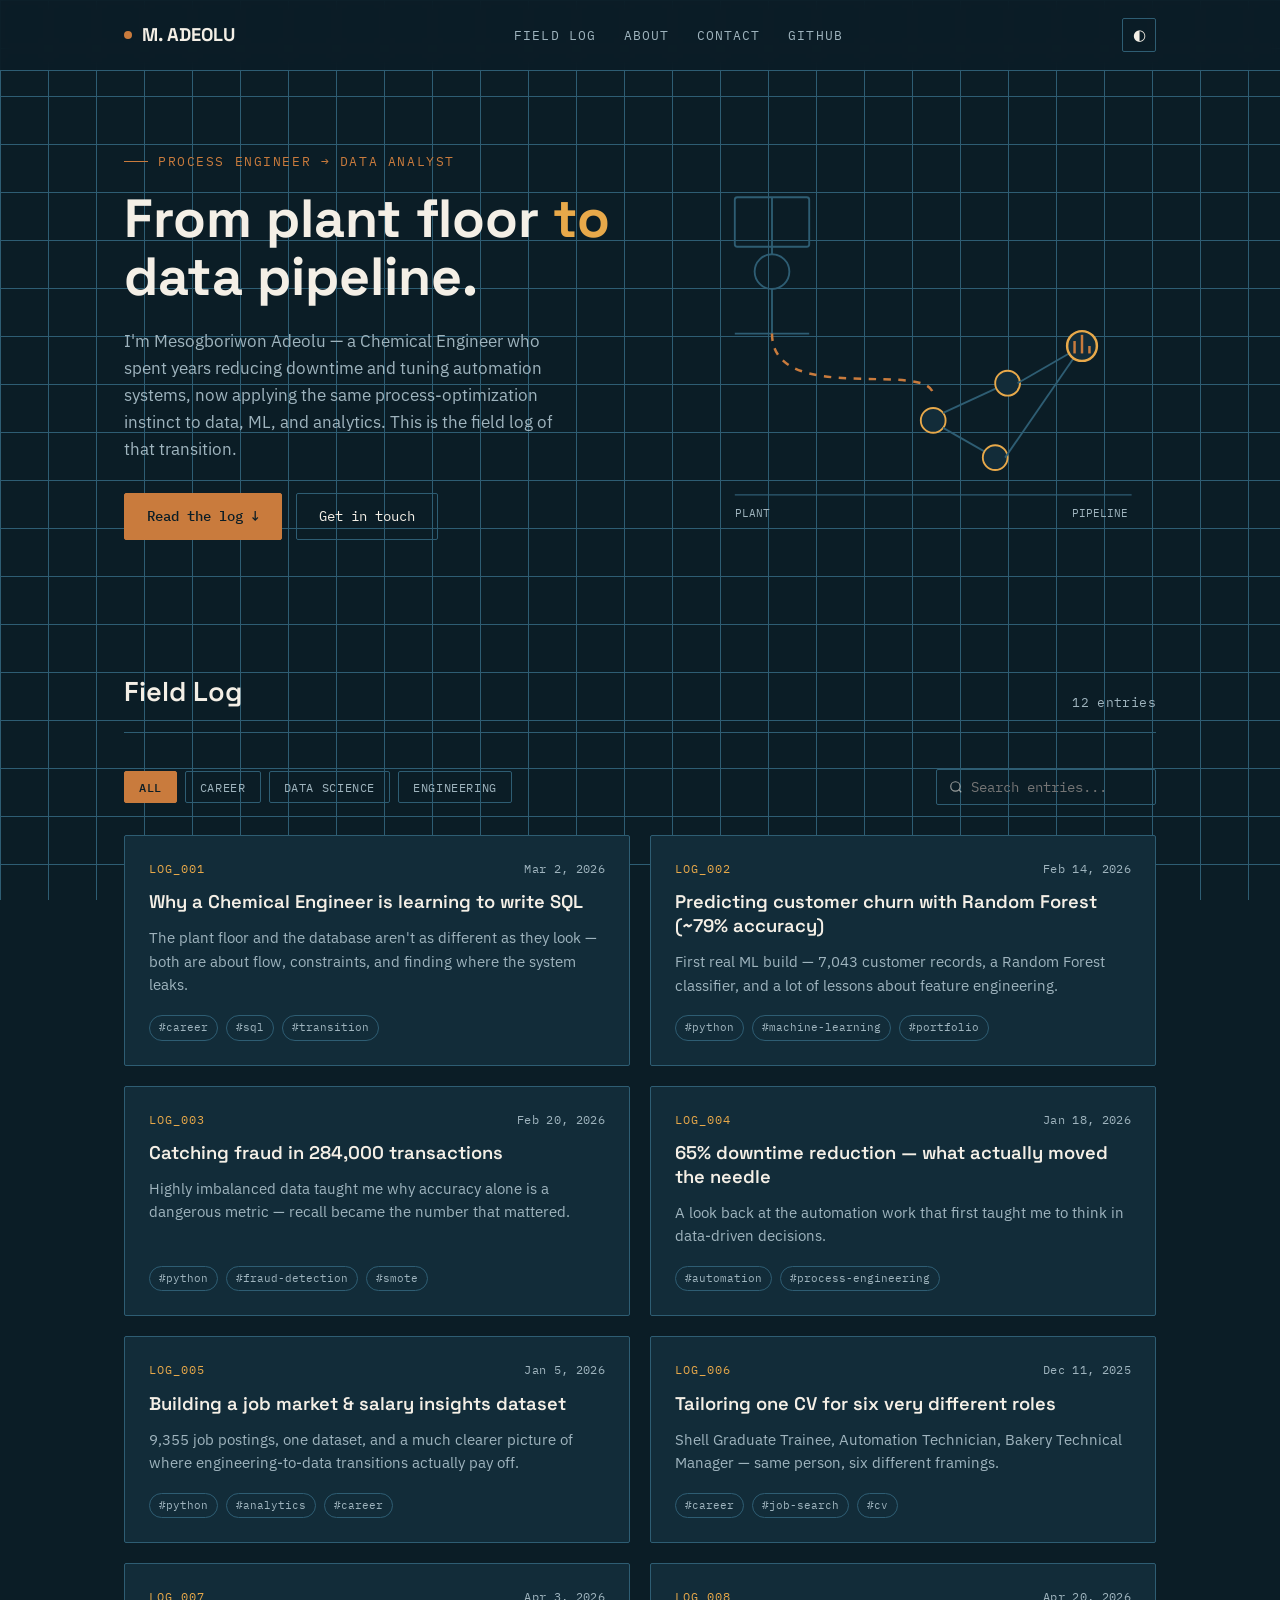
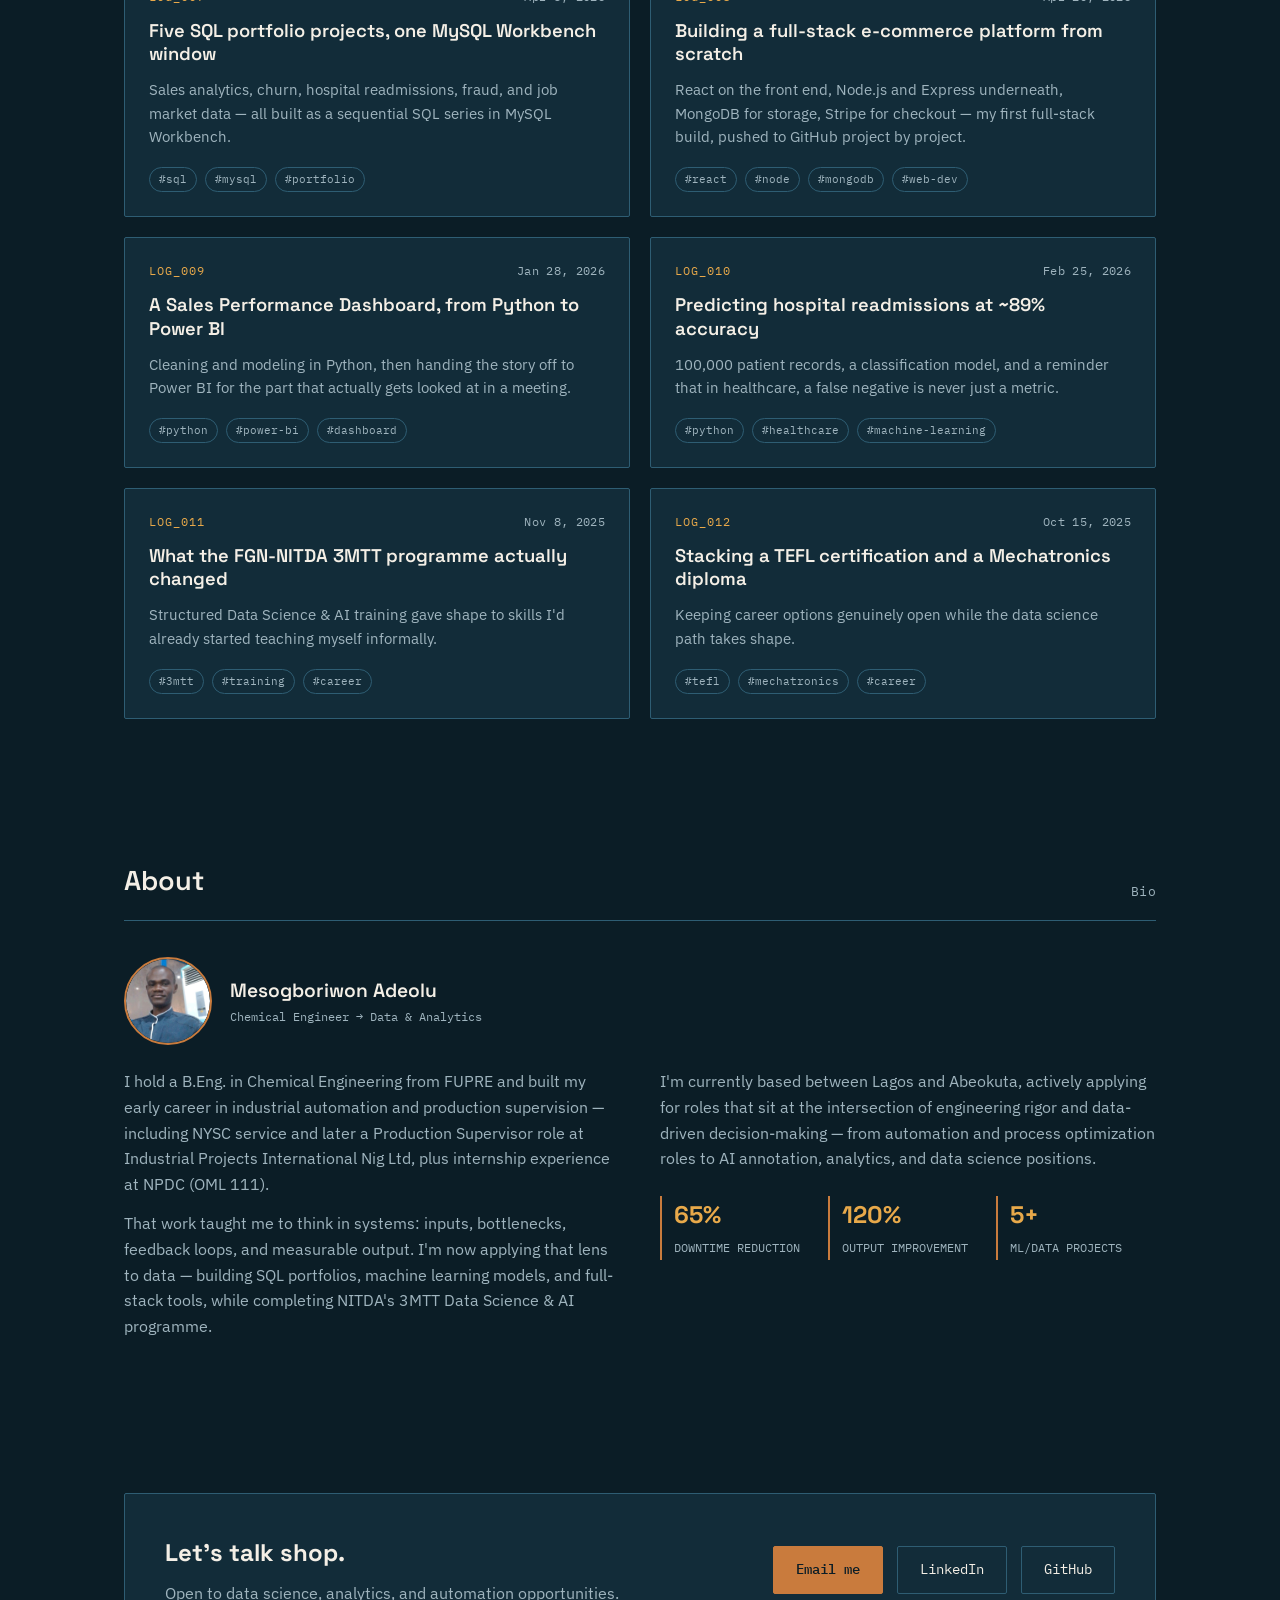
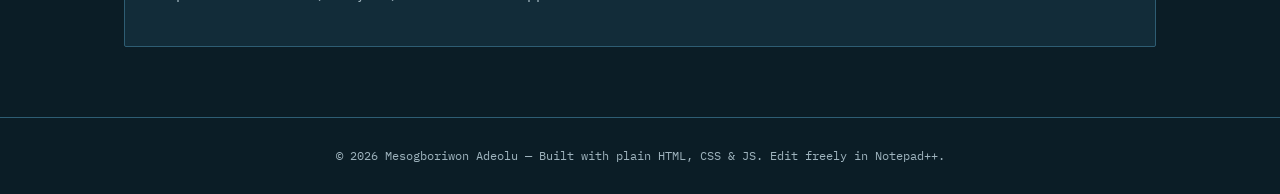
==== index.html @ 7f6cefdc "Fix image path casing" ====
<!DOCTYPE html>
<html lang="en">
<head>
<meta charset="UTF-8">
<meta name="viewport" content="width=device-width, initial-scale=1.0">
<title>Mesogboriwon Adeolu — Field Notes</title>
<link rel="preconnect" href="https://fonts.googleapis.com">
<link href="https://fonts.googleapis.com/css2?family=Space+Grotesk:wght@400;500;600;700&family=IBM+Plex+Sans:wght@400;500;600&family=IBM+Plex+Mono:wght@400;500&display=swap" rel="stylesheet">
<style>
  :root{
    --ink:#0B1D26;
    --panel:#122C39;
    --grid-line:#2E5D73;
    --paper:#F4EFE6;
    --copper:#C97B3D;
    --amber:#E8A94A;
    --text-dim:#9FB4BE;
    --text-bright:#F4EFE6;
    --radius:2px;
  }

  body[data-theme="light"]{
    --ink:#F4EFE6;
    --panel:#FFFFFF;
    --grid-line:#D8CFBE;
    --text-dim:#5B6B72;
    --text-bright:#0B1D26;
  }
  body[data-theme="light"] .schematic .node{fill:var(--panel);}

  *{margin:0;padding:0;box-sizing:border-box;}

  html{scroll-behavior:smooth;}
  @media (prefers-reduced-motion: reduce){
    html{scroll-behavior:auto;}
    *{animation-duration:0.01ms !important; transition-duration:0.01ms !important;}
  }

  body{
    background-color:var(--ink);
    background-image:
      linear-gradient(var(--grid-line) 1px, transparent 1px),
      linear-gradient(90deg, var(--grid-line) 1px, transparent 1px);
    background-size:48px 48px;
    background-attachment:fixed;
    color:var(--text-bright);
    font-family:'IBM Plex Sans', sans-serif;
    line-height:1.6;
    transition:background-color 0.25s, color 0.25s;
  }

  .theme-toggle{
    background:none;border:1px solid var(--grid-line);color:var(--text-bright);
    width:34px;height:34px;border-radius:var(--radius);cursor:pointer;
    display:flex;align-items:center;justify-content:center;font-size:0.95rem;
    transition:border-color 0.2s, color 0.2s;
  }
  .theme-toggle:hover{border-color:var(--amber);color:var(--amber);}

  .avatar{
    width:88px;height:88px;border-radius:50%;
    background:var(--panel);border:2px solid var(--copper);
    display:flex;align-items:center;justify-content:center;
    font-family:'Space Grotesk',sans-serif;font-weight:700;font-size:1.6rem;
    color:var(--amber);flex-shrink:0;
    overflow:hidden;
  }
  .avatar img{
    width:100%;height:100%;object-fit:cover;border-radius:50%;
  }
  .about-header{display:flex;align-items:center;gap:18px;margin-bottom:24px;}
  .about-header .name{font-family:'Space Grotesk',sans-serif;font-size:1.2rem;font-weight:600;}
  .about-header .role{font-family:'IBM Plex Mono',monospace;font-size:0.78rem;color:var(--text-dim);}

  a{color:inherit;text-decoration:none;}

  ::selection{background:var(--copper);color:var(--ink);}

  :focus-visible{
    outline:2px solid var(--amber);
    outline-offset:3px;
  }

  .wrap{max-width:1080px;margin:0 auto;padding:0 24px;}

  .mono{font-family:'IBM Plex Mono', monospace;letter-spacing:0.03em;}

  /* ===== NAV ===== */
  header{
    position:sticky;top:0;z-index:50;
    background:rgba(11,29,38,0.92);
    backdrop-filter:blur(6px);
    border-bottom:1px solid var(--grid-line);
  }
  nav{
    display:flex;align-items:center;justify-content:space-between;
    padding:18px 24px;max-width:1080px;margin:0 auto;
  }
  .brand{
    font-family:'Space Grotesk',sans-serif;
    font-weight:700;font-size:1.15rem;
    display:flex;align-items:center;gap:10px;
  }
  .brand .dot{width:8px;height:8px;background:var(--copper);border-radius:50%;display:inline-block;}
  .nav-links{display:flex;gap:28px;font-size:0.92rem;}
  .nav-links a{
    color:var(--text-dim);
    font-family:'IBM Plex Mono',monospace;
    font-size:0.82rem;
    text-transform:uppercase;
    letter-spacing:0.08em;
    transition:color 0.2s;
    position:relative;
  }
  .nav-links a:hover{color:var(--amber);}
  .nav-toggle{display:none;background:none;border:1px solid var(--grid-line);color:var(--text-bright);padding:6px 10px;border-radius:var(--radius);cursor:pointer;}

  @media (max-width:720px){
    .nav-links{
      position:absolute;top:100%;left:0;right:0;
      flex-direction:column;background:var(--ink);
      border-bottom:1px solid var(--grid-line);
      padding:16px 24px;gap:16px;
      display:none;
    }
    .nav-links.open{display:flex;}
    .nav-toggle{display:block;}
  }

  /* ===== HERO ===== */
  .hero{
    padding:80px 24px 60px;
    max-width:1080px;margin:0 auto;
    display:grid;grid-template-columns:1.1fr 0.9fr;gap:40px;align-items:center;
  }
  @media (max-width:860px){.hero{grid-template-columns:1fr;padding-top:50px;}}

  .eyebrow{
    font-family:'IBM Plex Mono',monospace;
    color:var(--copper);font-size:0.82rem;
    letter-spacing:0.12em;text-transform:uppercase;
    margin-bottom:18px;
    display:flex;align-items:center;gap:10px;
  }
  .eyebrow::before{content:'';width:24px;height:1px;background:var(--copper);}

  h1{
    font-family:'Space Grotesk',sans-serif;
    font-weight:700;
    font-size:clamp(2.1rem, 4.2vw, 3.4rem);
    line-height:1.08;
    margin-bottom:22px;
  }
  h1 span{color:var(--amber);}

  .hero p{color:var(--text-dim);font-size:1.05rem;max-width:46ch;margin-bottom:30px;}

  .btn-row{display:flex;gap:14px;flex-wrap:wrap;}
  .btn{
    font-family:'IBM Plex Mono',monospace;
    font-size:0.85rem;
    padding:12px 22px;
    border-radius:var(--radius);
    border:1px solid var(--copper);
    cursor:pointer;
    transition:all 0.2s;
    display:inline-flex;align-items:center;gap:8px;
  }
  .btn-solid{background:var(--copper);color:var(--ink);font-weight:500;}
  .btn-solid:hover{background:var(--amber);border-color:var(--amber);}
  .btn-outline{color:var(--text-bright);border-color:var(--grid-line);}
  .btn-outline:hover{border-color:var(--amber);color:var(--amber);}

  /* schematic svg */
  .schematic{width:100%;height:auto;}
  .schematic line, .schematic path, .schematic circle, .schematic rect{
    stroke:var(--grid-line);
  }
  .schematic .live{stroke:var(--copper);}
  .schematic .node{fill:var(--panel);stroke:var(--amber);}
  .schematic .pulse{
    stroke-dasharray:6 6;
    animation:dash 3.5s linear infinite;
  }
  @keyframes dash{to{stroke-dashoffset:-120;}}

  /* ===== SECTION LABELS ===== */
  .section{padding:70px 24px;max-width:1080px;margin:0 auto;}
  .section-head{
    display:flex;justify-content:space-between;align-items:flex-end;
    margin-bottom:36px;flex-wrap:wrap;gap:16px;
    border-bottom:1px solid var(--grid-line);
    padding-bottom:18px;
  }
  .section-head h2{
    font-family:'Space Grotesk',sans-serif;font-size:1.7rem;font-weight:600;
  }
  .section-head .tag{color:var(--text-dim);font-family:'IBM Plex Mono',monospace;font-size:0.8rem;}

  /* ===== FILTER / SEARCH ===== */
  .controls{
    display:flex;justify-content:space-between;align-items:center;
    gap:16px;margin-bottom:30px;flex-wrap:wrap;
  }
  .filters{display:flex;gap:8px;flex-wrap:wrap;}
  .filter-btn{
    font-family:'IBM Plex Mono',monospace;font-size:0.78rem;
    padding:7px 14px;border-radius:var(--radius);
    border:1px solid var(--grid-line);background:transparent;color:var(--text-dim);
    cursor:pointer;transition:all 0.2s;text-transform:uppercase;letter-spacing:0.05em;
  }
  .filter-btn:hover{color:var(--text-bright);border-color:var(--text-dim);}
  .filter-btn.active{background:var(--copper);color:var(--ink);border-color:var(--copper);font-weight:500;}

  .search-box{
    display:flex;align-items:center;gap:8px;
    border:1px solid var(--grid-line);border-radius:var(--radius);
    padding:8px 12px;min-width:220px;
  }
  .search-box input{
    background:none;border:none;color:var(--text-bright);
    font-family:'IBM Plex Mono',monospace;font-size:0.85rem;width:100%;
  }
  .search-box input:focus{outline:none;}
  .search-box svg{flex-shrink:0;opacity:0.6;}

  /* ===== BLOG GRID ===== */
  .grid{display:grid;grid-template-columns:repeat(2,1fr);gap:20px;}
  @media (max-width:720px){.grid{grid-template-columns:1fr;}}

  .card{
    background:var(--panel);
    border:1px solid var(--grid-line);
    border-radius:var(--radius);
    padding:24px;
    cursor:pointer;
    transition:border-color 0.2s, transform 0.2s;
    display:flex;flex-direction:column;gap:12px;
  }
  .card:hover{border-color:var(--copper);transform:translateY(-2px);}

  .card-top{display:flex;justify-content:space-between;align-items:center;}
  .log-id{
    font-family:'IBM Plex Mono',monospace;font-size:0.72rem;
    color:var(--amber);letter-spacing:0.08em;
  }
  .card-date{font-family:'IBM Plex Mono',monospace;font-size:0.72rem;color:var(--text-dim);}

  .card h3{font-family:'Space Grotesk',sans-serif;font-size:1.15rem;font-weight:600;line-height:1.3;}
  .card p{color:var(--text-dim);font-size:0.92rem;}

  .card-tags{display:flex;gap:8px;flex-wrap:wrap;margin-top:auto;padding-top:6px;}
  .pill{
    font-family:'IBM Plex Mono',monospace;font-size:0.68rem;
    padding:3px 9px;border:1px solid var(--grid-line);border-radius:20px;color:var(--text-dim);
  }

  .empty-state{
    grid-column:1/-1;text-align:center;padding:60px 20px;color:var(--text-dim);
    font-family:'IBM Plex Mono',monospace;font-size:0.9rem;
  }

  /* ===== MODAL ===== */
  .modal-overlay{
    position:fixed;inset:0;background:rgba(11,29,38,0.85);
    display:none;align-items:flex-start;justify-content:center;
    padding:60px 20px;z-index:100;overflow-y:auto;
  }
  .modal-overlay.open{display:flex;}
  .modal{
    background:var(--panel);border:1px solid var(--copper);border-radius:var(--radius);
    max-width:680px;width:100%;padding:36px;position:relative;
  }
  .modal-close{
    position:absolute;top:20px;right:20px;
    background:none;border:1px solid var(--grid-line);color:var(--text-bright);
    width:32px;height:32px;border-radius:var(--radius);cursor:pointer;font-size:1rem;
  }
  .modal-close:hover{border-color:var(--amber);color:var(--amber);}
  .modal .log-id{display:block;margin-bottom:10px;}
  .modal h2{font-family:'Space Grotesk',sans-serif;font-size:1.6rem;margin-bottom:14px;line-height:1.2;}
  .modal .card-tags{margin-bottom:18px;}
  .modal-body{color:var(--text-dim);font-size:0.98rem;}
  .modal-body p{margin-bottom:14px;}

  /* ===== ABOUT ===== */
  .about-grid{display:grid;grid-template-columns:1fr 1fr;gap:40px;}
  @media (max-width:720px){.about-grid{grid-template-columns:1fr;}}
  .about-grid p{color:var(--text-dim);margin-bottom:14px;}
  .stat-row{display:flex;gap:28px;margin-top:24px;flex-wrap:wrap;}
  .stat{border-left:2px solid var(--copper);padding-left:12px;}
  .stat b{display:block;font-family:'Space Grotesk',sans-serif;font-size:1.5rem;color:var(--amber);}
  .stat span{font-family:'IBM Plex Mono',monospace;font-size:0.72rem;color:var(--text-dim);text-transform:uppercase;}

  /* ===== CONTACT ===== */
  .contact-box{
    background:var(--panel);border:1px solid var(--grid-line);border-radius:var(--radius);
    padding:40px;display:flex;justify-content:space-between;align-items:center;gap:24px;flex-wrap:wrap;
  }
  .contact-box h2{font-family:'Space Grotesk',sans-serif;font-size:1.5rem;margin-bottom:8px;}
  .contact-box p{color:var(--text-dim);}
  .contact-links{display:flex;gap:14px;flex-wrap:wrap;}

  footer{
    border-top:1px solid var(--grid-line);
    padding:28px 24px;text-align:center;
    color:var(--text-dim);font-family:'IBM Plex Mono',monospace;font-size:0.78rem;
  }
</style>
</head>
<body>

<header>
  <nav>
    <div class="brand"><span class="dot"></span>M. ADEOLU</div>
    <button class="nav-toggle" id="navToggle" aria-label="Toggle menu">☰</button>
    <div class="nav-links" id="navLinks">
      <a href="#log">Field Log</a>
      <a href="#about">About</a>
      <a href="#contact">Contact</a>
      <a href="https://github.com/adeolumesogboriwon1-ux" target="_blank" rel="noopener">GitHub</a>
    </div>
    <button class="theme-toggle" id="themeToggle" aria-label="Toggle light and dark theme">◐</button>
  </nav>
</header>

<section class="hero">
  <div>
    <div class="eyebrow">Process Engineer → Data Analyst</div>
    <h1>From plant floor <span>to</span> data pipeline.</h1>
    <p>I'm Mesogboriwon Adeolu — a Chemical Engineer who spent years reducing downtime and tuning automation systems, now applying the same process-optimization instinct to data, ML, and analytics. This is the field log of that transition.</p>
    <div class="btn-row">
      <a href="#log" class="btn btn-solid">Read the log ↓</a>
      <a href="#contact" class="btn btn-outline">Get in touch</a>
    </div>
  </div>
  <svg class="schematic" viewBox="0 0 360 300" xmlns="http://www.w3.org/2000/svg">
    <!-- process side -->
    <rect x="20" y="30" width="60" height="40" fill="none" stroke-width="1.5" rx="2"/>
    <circle cx="50" cy="90" r="14" fill="none" stroke-width="1.5"/>
    <line x1="50" y1="70" x2="50" y2="76" stroke-width="1.5"/>
    <line x1="20" y1="140" x2="80" y2="140" stroke-width="1.5"/>
    <line x1="50" y1="104" x2="50" y2="140" stroke-width="1.5"/>
    <line x1="50" y1="70" x2="50" y2="30" stroke-width="1.5"/>
    <!-- connecting pipe, animated -->
    <path class="live pulse" d="M50 140 C 50 200, 180 160, 180 190" fill="none" stroke-width="2"/>
    <!-- data side -->
    <circle class="node" cx="180" cy="210" r="10" stroke-width="1.5"/>
    <line x1="188" y1="216" x2="230" y2="240" stroke-width="1.5"/>
    <line x1="188" y1="204" x2="240" y2="180" stroke-width="1.5"/>
    <circle class="node" cx="240" cy="180" r="10" stroke-width="1.5"/>
    <circle class="node" cx="230" cy="240" r="10" stroke-width="1.5"/>
    <line x1="248" y1="180" x2="300" y2="150" stroke-width="1.5"/>
    <line x1="238" y1="240" x2="300" y2="150" stroke-width="1.5"/>
    <circle class="node live" cx="300" cy="150" r="12" stroke-width="2"/>
    <!-- bar chart glyph inside final node -->
    <line x1="294" y1="156" x2="294" y2="146" class="live" stroke-width="2"/>
    <line x1="300" y1="156" x2="300" y2="141" class="live" stroke-width="2"/>
    <line x1="306" y1="156" x2="306" y2="150" class="live" stroke-width="2"/>
    <!-- grid corner ticks -->
    <line x1="20" y1="270" x2="340" y2="270" stroke-width="1"/>
    <text x="20" y="288" font-family="IBM Plex Mono, monospace" font-size="9" fill="#9FB4BE">PLANT</text>
    <text x="292" y="288" font-family="IBM Plex Mono, monospace" font-size="9" fill="#9FB4BE">PIPELINE</text>
  </svg>
</section>

<section class="section" id="log">
  <div class="section-head">
    <h2>Field Log</h2>
    <div class="tag mono" id="resultCount">12 entries</div>
  </div>

  <div class="controls">
    <div class="filters" id="filters"></div>
    <div class="search-box">
      <svg width="14" height="14" viewBox="0 0 24 24" fill="none" stroke="currentColor" stroke-width="2"><circle cx="11" cy="11" r="8"/><line x1="21" y1="21" x2="16.65" y2="16.65"/></svg>
      <input type="text" id="searchInput" placeholder="Search entries...">
    </div>
  </div>

  <div class="grid" id="postGrid"></div>
</section>

<section class="section" id="about">
  <div class="section-head"><h2>About</h2><div class="tag mono">Bio</div></div>
  <div class="about-header">
    <div class="avatar"><img src="Images/adeolu-pics.jpg" alt="M. Adeolu"></div>
    <div>
      <div class="name">Mesogboriwon Adeolu</div>
      <div class="role">Chemical Engineer → Data &amp; Analytics</div>
    </div>
  </div>
  <div class="about-grid">
    <div>
      <p>I hold a B.Eng. in Chemical Engineering from FUPRE and built my early career in industrial automation and production supervision — including NYSC service and later a Production Supervisor role at Industrial Projects International Nig Ltd, plus internship experience at NPDC (OML 111).</p>
      <p>That work taught me to think in systems: inputs, bottlenecks, feedback loops, and measurable output. I'm now applying that lens to data — building SQL portfolios, machine learning models, and full-stack tools, while completing NITDA's 3MTT Data Science & AI programme.</p>
    </div>
    <div>
      <p>I'm currently based between Lagos and Abeokuta, actively applying for roles that sit at the intersection of engineering rigor and data-driven decision-making — from automation and process optimization roles to AI annotation, analytics, and data science positions.</p>
      <div class="stat-row">
        <div class="stat"><b>65%</b><span>Downtime Reduction</span></div>
        <div class="stat"><b>120%</b><span>Output Improvement</span></div>
        <div class="stat"><b>5+</b><span>ML/Data Projects</span></div>
      </div>
    </div>
  </div>
</section>

<section class="section" id="contact">
  <div class="contact-box">
    <div>
      <h2>Let's talk shop.</h2>
      <p>Open to data science, analytics, and automation opportunities.</p>
    </div>
    <div class="contact-links">
      <a class="btn btn-solid" href="mailto:Adeolumesogboriwon20@gmail.com">Email me</a>
      <a class="btn btn-outline" href="https://linkedin.com/in/adeolu-mesogboriwon" target="_blank" rel="noopener">LinkedIn</a>
      <a class="btn btn-outline" href="https://github.com/adeolumesogboriwon1-ux" target="_blank" rel="noopener">GitHub</a>
    </div>
  </div>
</section>

<footer>
  © <span id="year"></span> Mesogboriwon Adeolu — Built with plain HTML, CSS &amp; JS. Edit freely in Notepad++.
</footer>

<div class="modal-overlay" id="modalOverlay">
  <div class="modal" role="dialog" aria-modal="true">
    <button class="modal-close" id="modalClose" aria-label="Close">✕</button>
    <span class="log-id mono" id="modalLogId"></span>
    <h2 id="modalTitle"></h2>
    <div class="card-tags" id="modalTags"></div>
    <div class="modal-body" id="modalBody"></div>
  </div>
</div>

<script>
/* ============================================================
   EDIT YOUR POSTS HERE. Each post needs: id, title, date,
   category, excerpt, body (array of paragraphs), tags.
   Add as many as you like — the grid updates automatically.
   ============================================================ */
const posts = [
  {
    id: "LOG_001",
    title: "Why a Chemical Engineer is learning to write SQL",
    date: "2026-03-02",
    category: "Career",
    excerpt: "The plant floor and the database aren't as different as they look — both are about flow, constraints, and finding where the system leaks.",
    tags: ["career", "sql", "transition"],
    body: [
      "For years my job was to keep a process running within spec: watch the variables, catch the drift before it becomes downtime, fix the bottleneck. Learning MySQL felt strangely familiar — a table is just a stream, a JOIN is just a manifold, and a slow query is a clogged line.",
      "I set up MySQL Workbench as my working environment and started with a Sales Performance Analytics project, treating it the same way I'd approach a process audit: understand the inputs, map the flow, find where value gets lost."
    ]
  },
  {
    id: "LOG_002",
    title: "Predicting customer churn with Random Forest (~79% accuracy)",
    date: "2026-02-14",
    category: "Data Science",
    excerpt: "First real ML build — 7,043 customer records, a Random Forest classifier, and a lot of lessons about feature engineering.",
    tags: ["python", "machine-learning", "portfolio"],
    body: [
      "This project used a telecom dataset of 7,043 customers to predict who was likely to churn. I ran it in Anaconda, cleaned and encoded the categorical features, and trained a Random Forest classifier that landed around 79% accuracy.",
      "The bigger lesson wasn't the model — it was realizing how much of the work is upstream: cleaning data, deciding what a 'feature' even means, and being honest about what the model can and can't tell you."
    ]
  },
  {
    id: "LOG_003",
    title: "Catching fraud in 284,000 transactions",
    date: "2026-02-20",
    category: "Data Science",
    excerpt: "Highly imbalanced data taught me why accuracy alone is a dangerous metric — recall became the number that mattered.",
    tags: ["python", "fraud-detection", "smote"],
    body: [
      "Credit card fraud detection is a classic imbalanced classification problem — fraud is rare, so a model can be 99% 'accurate' while missing almost every real case. I used SMOTE to rebalance the training data and a Random Forest model tuned for recall, reaching about 86% recall across roughly 284,000 transactions.",
      "It reframed how I think about metrics: the right number depends entirely on what a false negative actually costs."
    ]
  },
  {
    id: "LOG_004",
    title: "65% downtime reduction — what actually moved the needle",
    date: "2026-01-18",
    category: "Engineering",
    excerpt: "A look back at the automation work that first taught me to think in data-driven decisions.",
    tags: ["automation", "process-engineering"],
    body: [
      "Before data science, my biggest win was cutting downtime by 65% and improving output by 120% through targeted automation upgrades. The real driver wasn't a single fix — it was building a feedback loop: measure, isolate the constraint, adjust, remeasure.",
      "Looking back, that project was already 'data science' in spirit. I just didn't have the vocabulary — or the tools — for it yet."
    ]
  },
  {
    id: "LOG_005",
    title: "Building a job market & salary insights dataset",
    date: "2026-01-05",
    category: "Data Science",
    excerpt: "9,355 job postings, one dataset, and a much clearer picture of where engineering-to-data transitions actually pay off.",
    tags: ["python", "analytics", "career"],
    body: [
      "I analyzed roughly 9,355 job postings to understand salary patterns across data and engineering roles. Beyond the technical exercise, it doubled as career research — helping me see which skills show up most often in the roles I'm targeting.",
      "It's the kind of project that pays for itself twice: once as a portfolio piece, once as market intelligence."
    ]
  },
  {
    id: "LOG_006",
    title: "Tailoring one CV for six very different roles",
    date: "2025-12-11",
    category: "Career",
    excerpt: "Shell Graduate Trainee, Automation Technician, Bakery Technical Manager — same person, six different framings.",
    tags: ["career", "job-search", "cv"],
    body: [
      "One of the more underrated data-adjacent skills I've built recently is pattern-matching my own experience against very different job descriptions — Shell's CAR framework, Mondelēz's digitalization focus, Rite Foods' bakery operations — and rewriting the same core achievements to fit each.",
      "It's a good reminder that a portfolio isn't one fixed document. It's a dataset you query differently depending on who's asking."
    ]
  },
  {
    id: "LOG_007",
    title: "Five SQL portfolio projects, one MySQL Workbench window",
    date: "2026-04-03",
    category: "Data Science",
    excerpt: "Sales analytics, churn, hospital readmissions, fraud, and job market data — all built as a sequential SQL series in MySQL Workbench.",
    tags: ["sql", "mysql", "portfolio"],
    body: [
      "I set out to build five SQL projects back to back, all in MySQL Workbench, to force consistency in syntax and style: Sales Performance Analytics, Customer Churn and Retention, Hospital Patient Readmission, Fraud Detection, and Job Market & Salary Insights.",
      "Working through them sequentially meant each one got a little sharper — better use of CTEs and window functions, cleaner joins, and queries written with MySQL's own syntax (CAST, DATE_FORMAT, LOAD DATA INFILE) rather than dialects I'd half-remembered from documentation examples.",
      "The throughline across all five is the same one from my engineering days: define the question precisely before you touch the data, or you'll optimize the wrong thing."
    ]
  },
  {
    id: "LOG_008",
    title: "Building a full-stack e-commerce platform from scratch",
    date: "2026-04-20",
    category: "Data Science",
    excerpt: "React on the front end, Node.js and Express underneath, MongoDB for storage, Stripe for checkout — my first full-stack build, pushed to GitHub project by project.",
    tags: ["react", "node", "mongodb", "web-dev"],
    body: [
      "After a run of data-analysis projects, I wanted a build where I owned the whole stack — so I started an e-commerce platform: React for the interface, Node.js and Express for the API layer, MongoDB for product and order data, and Stripe wired in for real checkout flows.",
      "I'm pushing it to GitHub project by project rather than as one final drop, partly for the commit history and partly because it forces me to ship working slices instead of an all-or-nothing build.",
      "It's the closest thing to plant commissioning I've done outside a plant — get the core system running end to end first, then instrument and improve each stage."
    ]
  },
  {
    id: "LOG_009",
    title: "A Sales Performance Dashboard, from Python to Power BI",
    date: "2026-01-28",
    category: "Data Science",
    excerpt: "Cleaning and modeling in Python, then handing the story off to Power BI for the part that actually gets looked at in a meeting.",
    tags: ["python", "power-bi", "dashboard"],
    body: [
      "This project split cleanly into two halves: Python for the heavy lifting — cleaning, aggregating, and shaping the sales data — and Power BI for the layer people actually interact with, where the numbers become a story someone can act on in five minutes.",
      "It reinforced something I hadn't fully appreciated coming from engineering: the analysis is only half the job. The other half is presenting it so a non-technical stakeholder can make a decision without needing to understand the pipeline behind it."
    ]
  },
  {
    id: "LOG_010",
    title: "Predicting hospital readmissions at ~89% accuracy",
    date: "2026-02-25",
    category: "Data Science",
    excerpt: "100,000 patient records, a classification model, and a reminder that in healthcare, a false negative is never just a metric.",
    tags: ["python", "healthcare", "machine-learning"],
    body: [
      "This model predicts whether a patient is likely to be readmitted, trained on around 100,000 records and landing near 89% accuracy after feature selection and tuning.",
      "Healthcare data raises the stakes on something I already cared about from process work: understanding what a miss actually costs. A missed readmission risk isn't a rounding error — it's a real patient outcome — so I spent as much time on evaluation and error analysis as I did on the model itself."
    ]
  },
  {
    id: "LOG_011",
    title: "What the FGN-NITDA 3MTT programme actually changed",
    date: "2025-11-08",
    category: "Career",
    excerpt: "Structured Data Science & AI training gave shape to skills I'd already started teaching myself informally.",
    tags: ["3mtt", "training", "career"],
    body: [
      "Before enrolling in the FGN-NITDA 3MTT Data Science & AI programme, I was learning in a fairly scattered way — a tutorial here, a dataset there. The structure of a formal programme forced a more disciplined path through the fundamentals: statistics, data cleaning, model evaluation, and the workflow discipline that separates a real project from a notebook that only runs on my machine.",
      "It also gave me a peer group going through the same transition, which turned out to matter as much as the curriculum — engineering was a fairly solitary shift until then."
    ]
  },
  {
    id: "LOG_012",
    title: "Stacking a TEFL certification and a Mechatronics diploma",
    date: "2025-10-15",
    category: "Career",
    excerpt: "Keeping career options genuinely open while the data science path takes shape.",
    tags: ["tefl", "mechatronics", "career"],
    body: [
      "Alongside the data and engineering work, I'm completing a TEFL certification and a Mechatronics diploma, both expected in 2026. Neither is a hedge against the data science path — they're deliberate breadth: TEFL keeps remote teaching and tutoring open as an income stream, and Mechatronics deepens the automation side of my engineering background.",
      "I've learned not to apologize for a varied CV. In a market this competitive, optionality is a strategy, not a lack of focus."
    ]
  }
];

/* ============================================================
   RENDER LOGIC — you shouldn't need to touch anything below
   ============================================================ */
const grid = document.getElementById('postGrid');
const filtersEl = document.getElementById('filters');
const searchInput = document.getElementById('searchInput');
const resultCount = document.getElementById('resultCount');

const categories = ["All", ...new Set(posts.map(p => p.category))];
let activeFilter = "All";
let searchTerm = "";

function renderFilters(){
  filtersEl.innerHTML = categories.map(c =>
    `<button class="filter-btn ${c === activeFilter ? 'active' : ''}" data-cat="${c}">${c}</button>`
  ).join('');
  filtersEl.querySelectorAll('.filter-btn').forEach(btn => {
    btn.addEventListener('click', () => {
      activeFilter = btn.dataset.cat;
      renderFilters();
      renderGrid();
    });
  });
}

function formatDate(d){
  const date = new Date(d);
  return date.toLocaleDateString('en-US', { month: 'short', day: 'numeric', year: 'numeric' });
}

function renderGrid(){
  const term = searchTerm.trim().toLowerCase();
  const filtered = posts.filter(p => {
    const matchesCat = activeFilter === "All" || p.category === activeFilter;
    const matchesSearch = !term ||
      p.title.toLowerCase().includes(term) ||
      p.excerpt.toLowerCase().includes(term) ||
      p.tags.some(t => t.includes(term));
    return matchesCat && matchesSearch;
  });

  resultCount.textContent = `${filtered.length} ${filtered.length === 1 ? 'entry' : 'entries'}`;

  if(filtered.length === 0){
    grid.innerHTML = `<div class="empty-state">No entries match that search. Try a different term or filter.</div>`;
    return;
  }

  grid.innerHTML = filtered.map(p => `
    <article class="card" data-id="${p.id}" tabindex="0" role="button" aria-label="Open entry: ${p.title}">
      <div class="card-top">
        <span class="log-id mono">${p.id}</span>
        <span class="card-date mono">${formatDate(p.date)}</span>
      </div>
      <h3>${p.title}</h3>
      <p>${p.excerpt}</p>
      <div class="card-tags">${p.tags.map(t => `<span class="pill">#${t}</span>`).join('')}</div>
    </article>
  `).join('');

  grid.querySelectorAll('.card').forEach(card => {
    card.addEventListener('click', () => openModal(card.dataset.id));
    card.addEventListener('keypress', (e) => { if(e.key === 'Enter') openModal(card.dataset.id); });
  });
}

/* modal */
const overlay = document.getElementById('modalOverlay');
const modalClose = document.getElementById('modalClose');

function openModal(id){
  const post = posts.find(p => p.id === id);
  if(!post) return;
  document.getElementById('modalLogId').textContent = `${post.id} — ${formatDate(post.date)}`;
  document.getElementById('modalTitle').textContent = post.title;
  document.getElementById('modalTags').innerHTML = post.tags.map(t => `<span class="pill">#${t}</span>`).join('');
  document.getElementById('modalBody').innerHTML = post.body.map(par => `<p>${par}</p>`).join('');
  overlay.classList.add('open');
  modalClose.focus();
}
function closeModal(){ overlay.classList.remove('open'); }
modalClose.addEventListener('click', closeModal);
overlay.addEventListener('click', (e) => { if(e.target === overlay) closeModal(); });
document.addEventListener('keydown', (e) => { if(e.key === 'Escape') closeModal(); });

searchInput.addEventListener('input', (e) => {
  searchTerm = e.target.value;
  renderGrid();
});

/* mobile nav */
const navToggle = document.getElementById('navToggle');
const navLinks = document.getElementById('navLinks');
navToggle.addEventListener('click', () => navLinks.classList.toggle('open'));

/* theme toggle */
const themeToggle = document.getElementById('themeToggle');
const body = document.body;
function applyTheme(theme){
  body.setAttribute('data-theme', theme);
  themeToggle.textContent = theme === 'light' ? '◑' : '◐';
}
let savedTheme = 'dark';
try{ savedTheme = localStorage.getItem('portfolio-theme') || 'dark'; }catch(e){}
applyTheme(savedTheme);
themeToggle.addEventListener('click', () => {
  const next = body.getAttribute('data-theme') === 'light' ? 'dark' : 'light';
  applyTheme(next);
  try{ localStorage.setItem('portfolio-theme', next); }catch(e){}
});

document.getElementById('year').textContent = new Date().getFullYear();

renderFilters();
renderGrid();
</script>

</body>
</html>
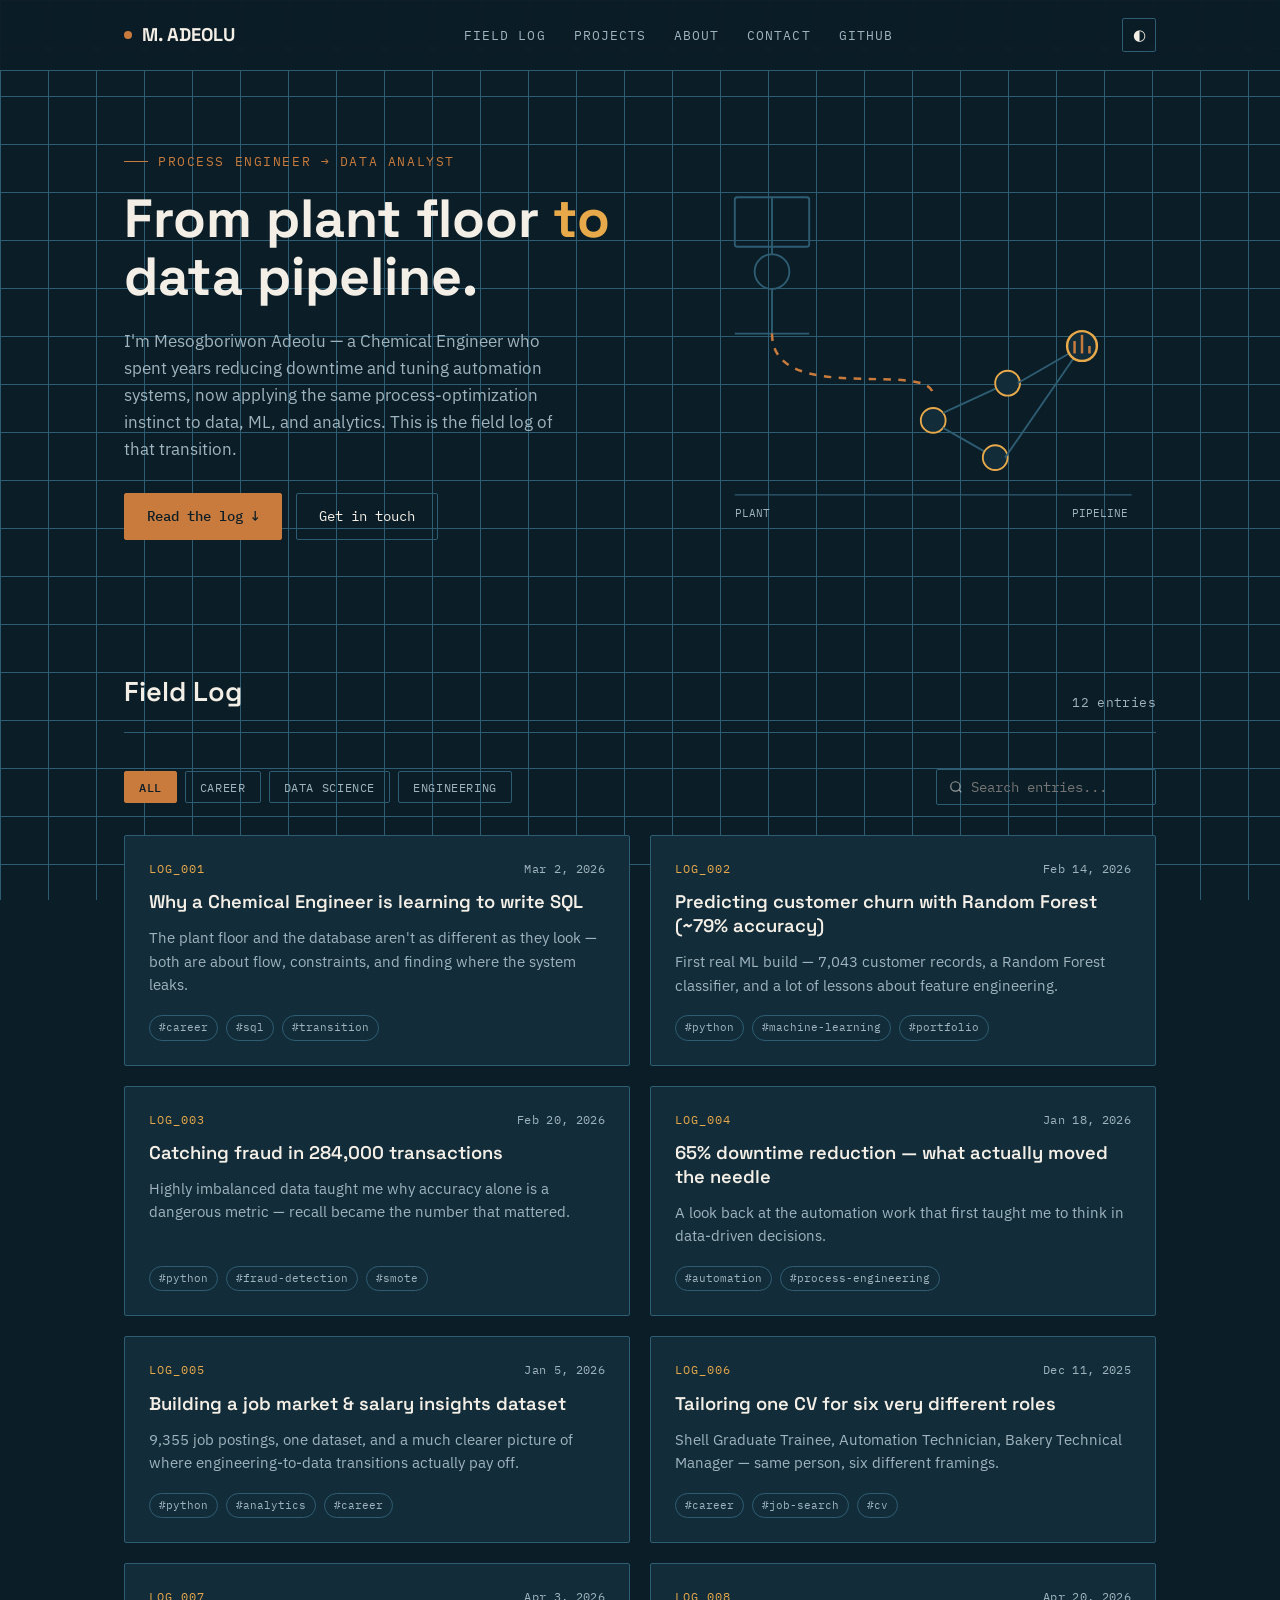
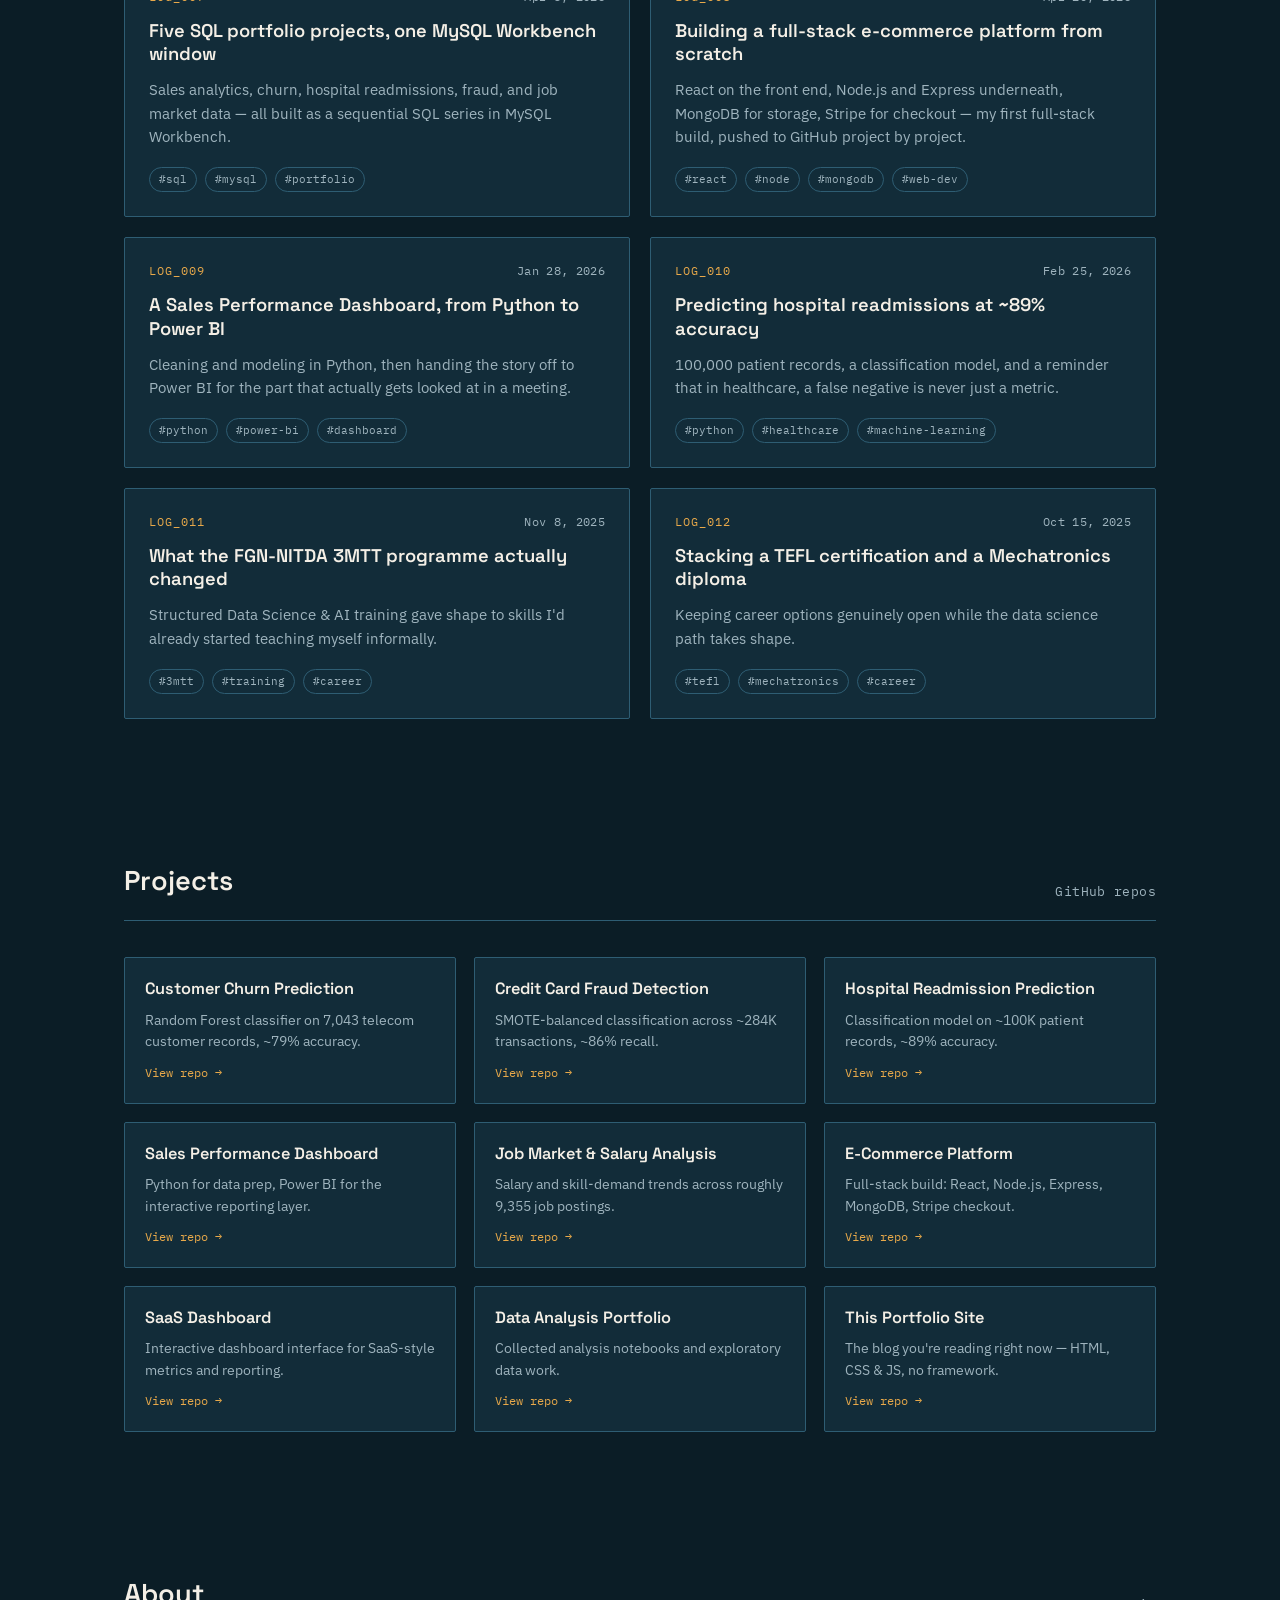
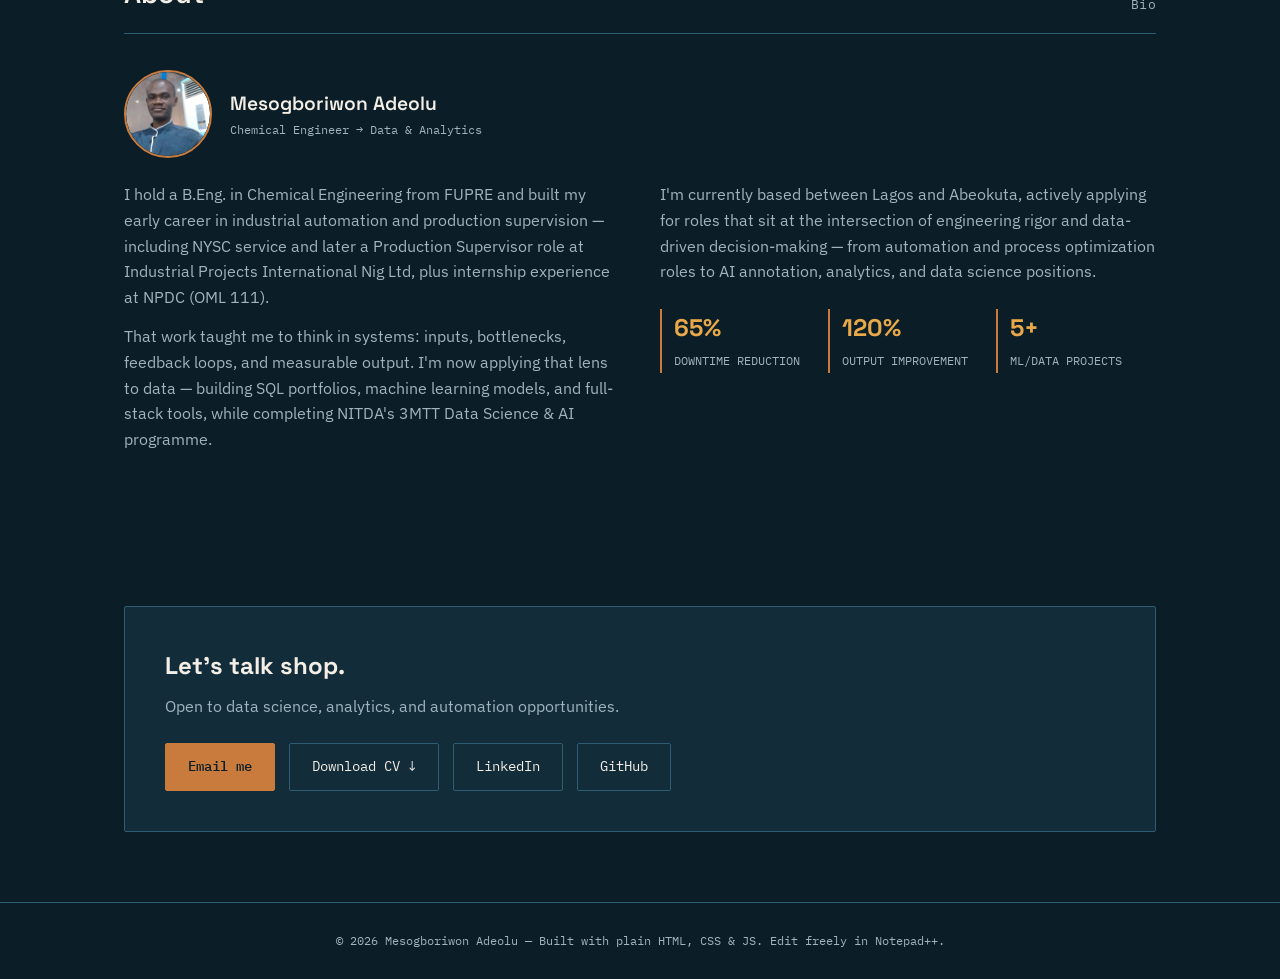
==== commit 2f542fe2: "Add projects section and CV download button" ====
--- a/index.html
+++ b/index.html
@@ -286,6 +286,25 @@
   /* ===== ABOUT ===== */
   .about-grid{display:grid;grid-template-columns:1fr 1fr;gap:40px;}
   @media (max-width:720px){.about-grid{grid-template-columns:1fr;}}
+
+  /* ===== PROJECTS ===== */
+  .projects-grid{display:grid;grid-template-columns:repeat(3,1fr);gap:18px;}
+  @media (max-width:860px){.projects-grid{grid-template-columns:repeat(2,1fr);}}
+  @media (max-width:560px){.projects-grid{grid-template-columns:1fr;}}
+
+  .project-card{
+    background:var(--panel);border:1px solid var(--grid-line);border-radius:var(--radius);
+    padding:20px;display:flex;flex-direction:column;gap:10px;
+    transition:border-color 0.2s, transform 0.2s;
+  }
+  .project-card:hover{border-color:var(--copper);transform:translateY(-2px);}
+  .project-card h3{font-family:'Space Grotesk',sans-serif;font-size:1.02rem;font-weight:600;line-height:1.3;}
+  .project-card p{color:var(--text-dim);font-size:0.85rem;flex-grow:1;}
+  .project-link{
+    font-family:'IBM Plex Mono',monospace;font-size:0.76rem;color:var(--amber);
+    display:inline-flex;align-items:center;gap:6px;
+  }
+  .project-link:hover{color:var(--copper);}
   .about-grid p{color:var(--text-dim);margin-bottom:14px;}
   .stat-row{display:flex;gap:28px;margin-top:24px;flex-wrap:wrap;}
   .stat{border-left:2px solid var(--copper);padding-left:12px;}
@@ -316,6 +335,7 @@
     <button class="nav-toggle" id="navToggle" aria-label="Toggle menu">☰</button>
     <div class="nav-links" id="navLinks">
       <a href="#log">Field Log</a>
+      <a href="#projects">Projects</a>
       <a href="#about">About</a>
       <a href="#contact">Contact</a>
       <a href="https://github.com/adeolumesogboriwon1-ux" target="_blank" rel="noopener">GitHub</a>
@@ -381,10 +401,71 @@
   <div class="grid" id="postGrid"></div>
 </section>
 
+<section class="section" id="projects">
+  <div class="section-head"><h2>Projects</h2><div class="tag mono">GitHub repos</div></div>
+  <div class="projects-grid">
+
+    <div class="project-card">
+      <h3>Customer Churn Prediction</h3>
+      <p>Random Forest classifier on 7,043 telecom customer records, ~79% accuracy.</p>
+      <a class="project-link" href="https://github.com/adeolumesogboriwon1-ux/churn-prediction" target="_blank" rel="noopener">View repo →</a>
+    </div>
+
+    <div class="project-card">
+      <h3>Credit Card Fraud Detection</h3>
+      <p>SMOTE-balanced classification across ~284K transactions, ~86% recall.</p>
+      <a class="project-link" href="https://github.com/adeolumesogboriwon1-ux/fraud-detection" target="_blank" rel="noopener">View repo →</a>
+    </div>
+
+    <div class="project-card">
+      <h3>Hospital Readmission Prediction</h3>
+      <p>Classification model on ~100K patient records, ~89% accuracy.</p>
+      <a class="project-link" href="https://github.com/adeolumesogboriwon1-ux/healthcare_readmission" target="_blank" rel="noopener">View repo →</a>
+    </div>
+
+    <div class="project-card">
+      <h3>Sales Performance Dashboard</h3>
+      <p>Python for data prep, Power BI for the interactive reporting layer.</p>
+      <a class="project-link" href="https://github.com/adeolumesogboriwon1-ux/sales-dashboard" target="_blank" rel="noopener">View repo →</a>
+    </div>
+
+    <div class="project-card">
+      <h3>Job Market &amp; Salary Analysis</h3>
+      <p>Salary and skill-demand trends across roughly 9,355 job postings.</p>
+      <a class="project-link" href="https://github.com/adeolumesogboriwon1-ux/jobs-salary-analysis" target="_blank" rel="noopener">View repo →</a>
+    </div>
+
+    <div class="project-card">
+      <h3>E-Commerce Platform</h3>
+      <p>Full-stack build: React, Node.js, Express, MongoDB, Stripe checkout.</p>
+      <a class="project-link" href="https://github.com/adeolumesogboriwon1-ux/ecommerce-store" target="_blank" rel="noopener">View repo →</a>
+    </div>
+
+    <div class="project-card">
+      <h3>SaaS Dashboard</h3>
+      <p>Interactive dashboard interface for SaaS-style metrics and reporting.</p>
+      <a class="project-link" href="https://github.com/adeolumesogboriwon1-ux/saas-dashboard" target="_blank" rel="noopener">View repo →</a>
+    </div>
+
+    <div class="project-card">
+      <h3>Data Analysis Portfolio</h3>
+      <p>Collected analysis notebooks and exploratory data work.</p>
+      <a class="project-link" href="https://github.com/adeolumesogboriwon1-ux/data-analysis-portfolio" target="_blank" rel="noopener">View repo →</a>
+    </div>
+
+    <div class="project-card">
+      <h3>This Portfolio Site</h3>
+      <p>The blog you're reading right now — HTML, CSS &amp; JS, no framework.</p>
+      <a class="project-link" href="https://github.com/adeolumesogboriwon1-ux/portfolio-blog" target="_blank" rel="noopener">View repo →</a>
+    </div>
+
+  </div>
+</section>
+
 <section class="section" id="about">
   <div class="section-head"><h2>About</h2><div class="tag mono">Bio</div></div>
   <div class="about-header">
-    <div class="avatar"><img src="Images/adeolu-pics.jpg" alt="M. Adeolu"></div>
+    <div class="avatar"><img src="Images/adeolu-pics.jpg" alt="Mesogboriwon Adeolu"></div>
     <div>
       <div class="name">Mesogboriwon Adeolu</div>
       <div class="role">Chemical Engineer → Data &amp; Analytics</div>
@@ -414,6 +495,7 @@
     </div>
     <div class="contact-links">
       <a class="btn btn-solid" href="mailto:Adeolumesogboriwon20@gmail.com">Email me</a>
+      <a class="btn btn-outline" href="Mesogboriwon-Adeolu-CV.pdf" download>Download CV ↓</a>
       <a class="btn btn-outline" href="https://linkedin.com/in/adeolu-mesogboriwon" target="_blank" rel="noopener">LinkedIn</a>
       <a class="btn btn-outline" href="https://github.com/adeolumesogboriwon1-ux" target="_blank" rel="noopener">GitHub</a>
     </div>
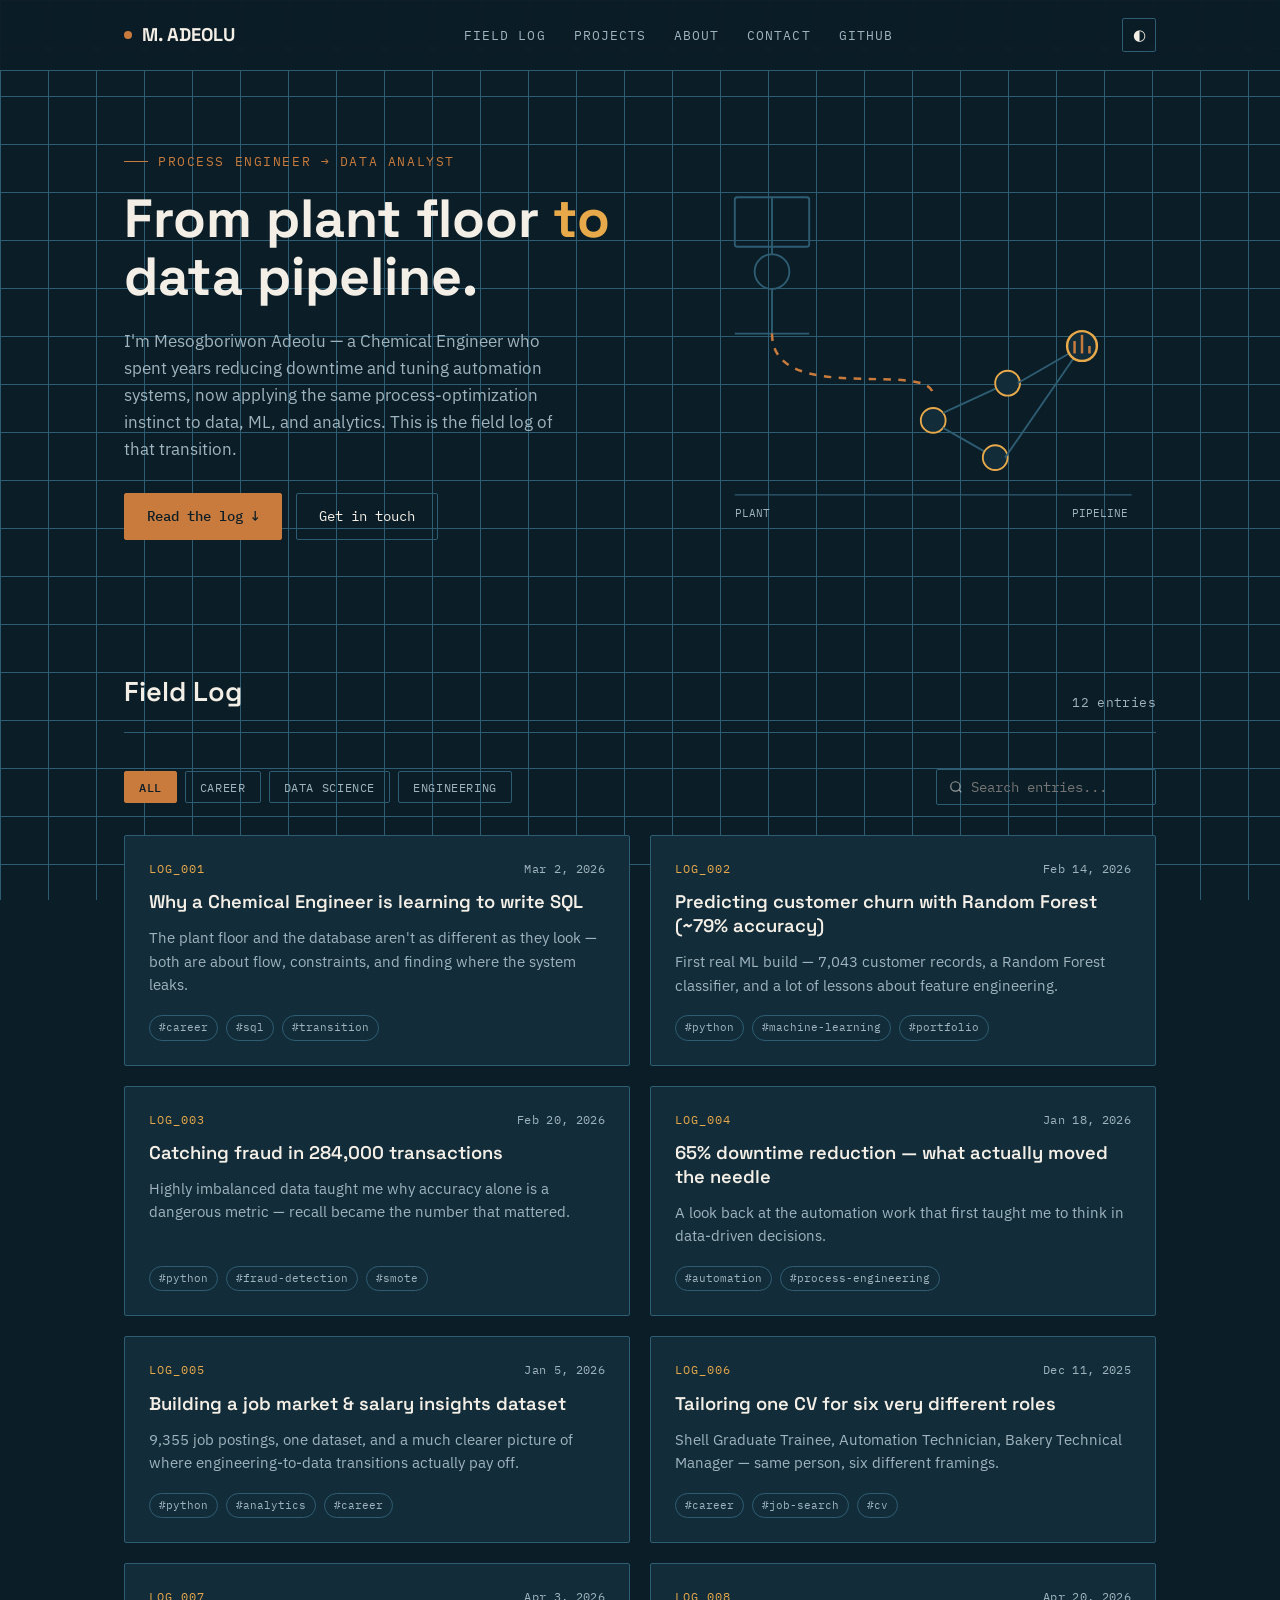
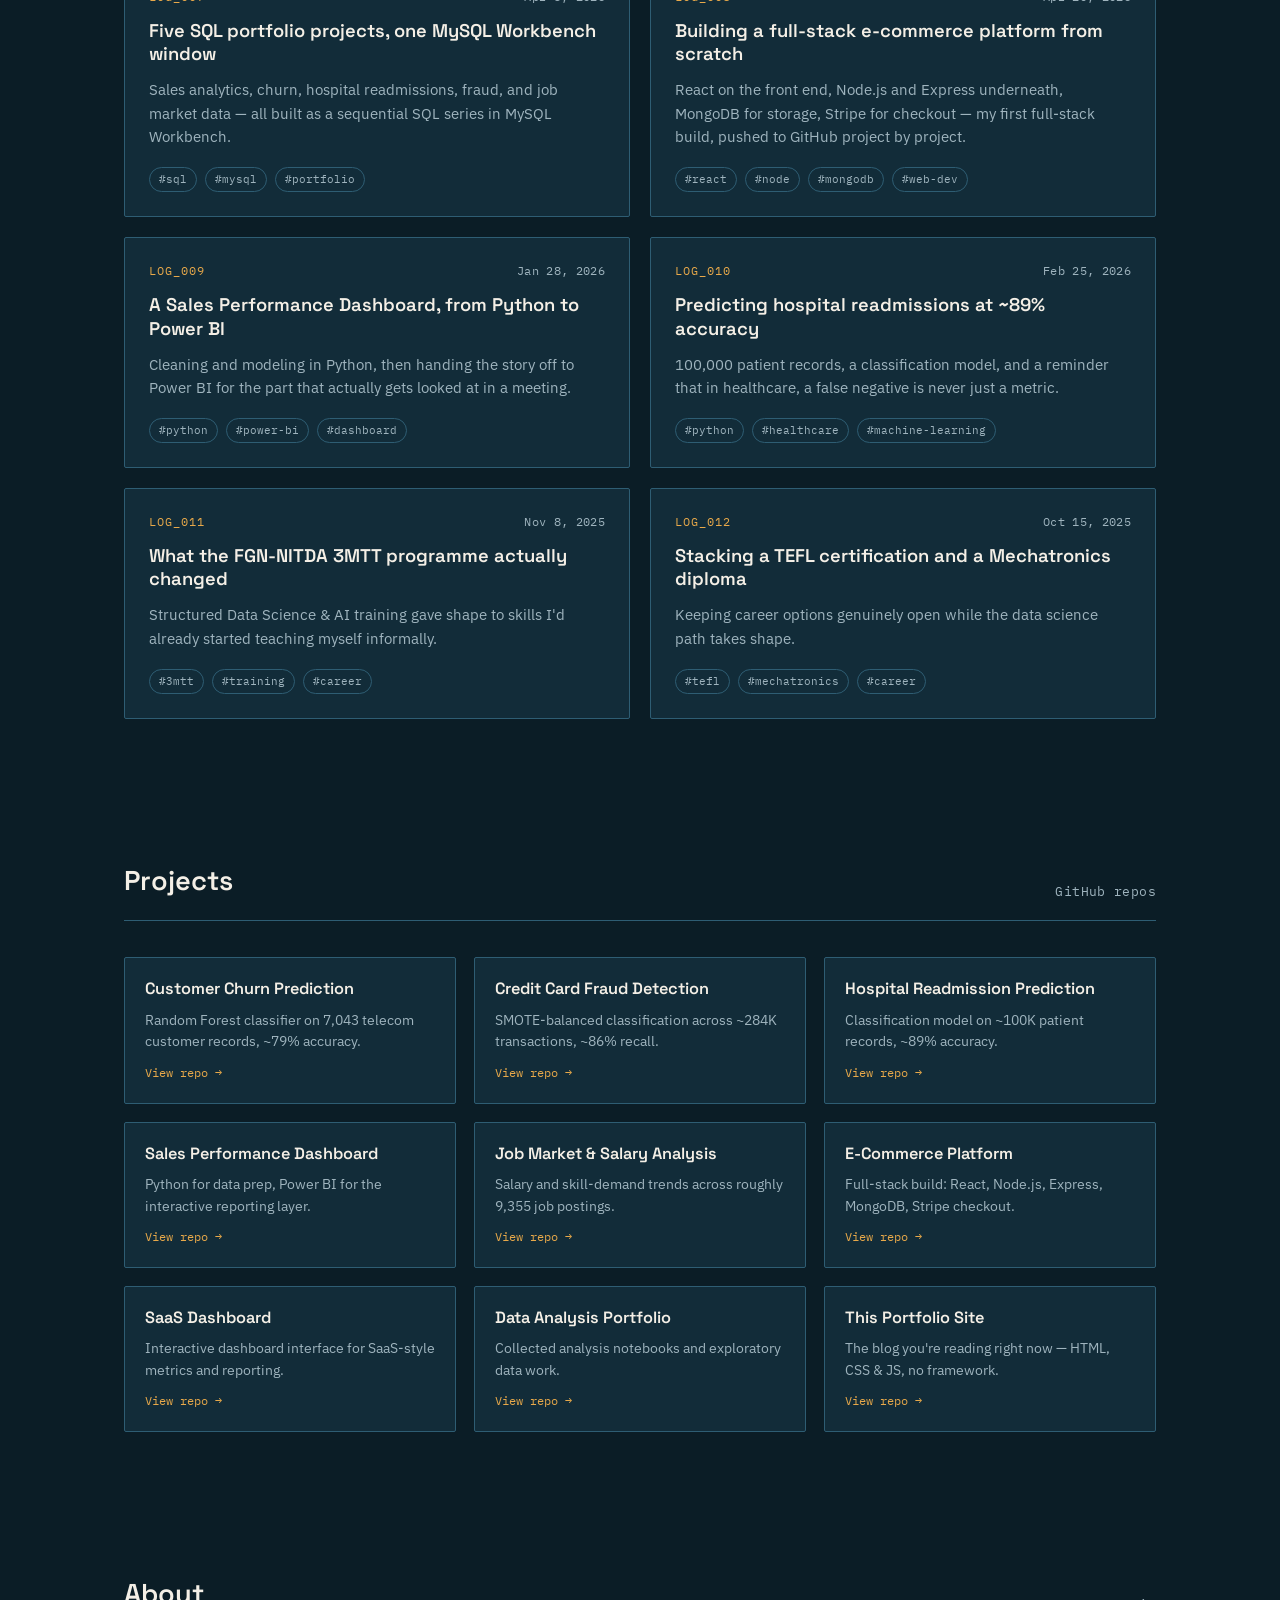
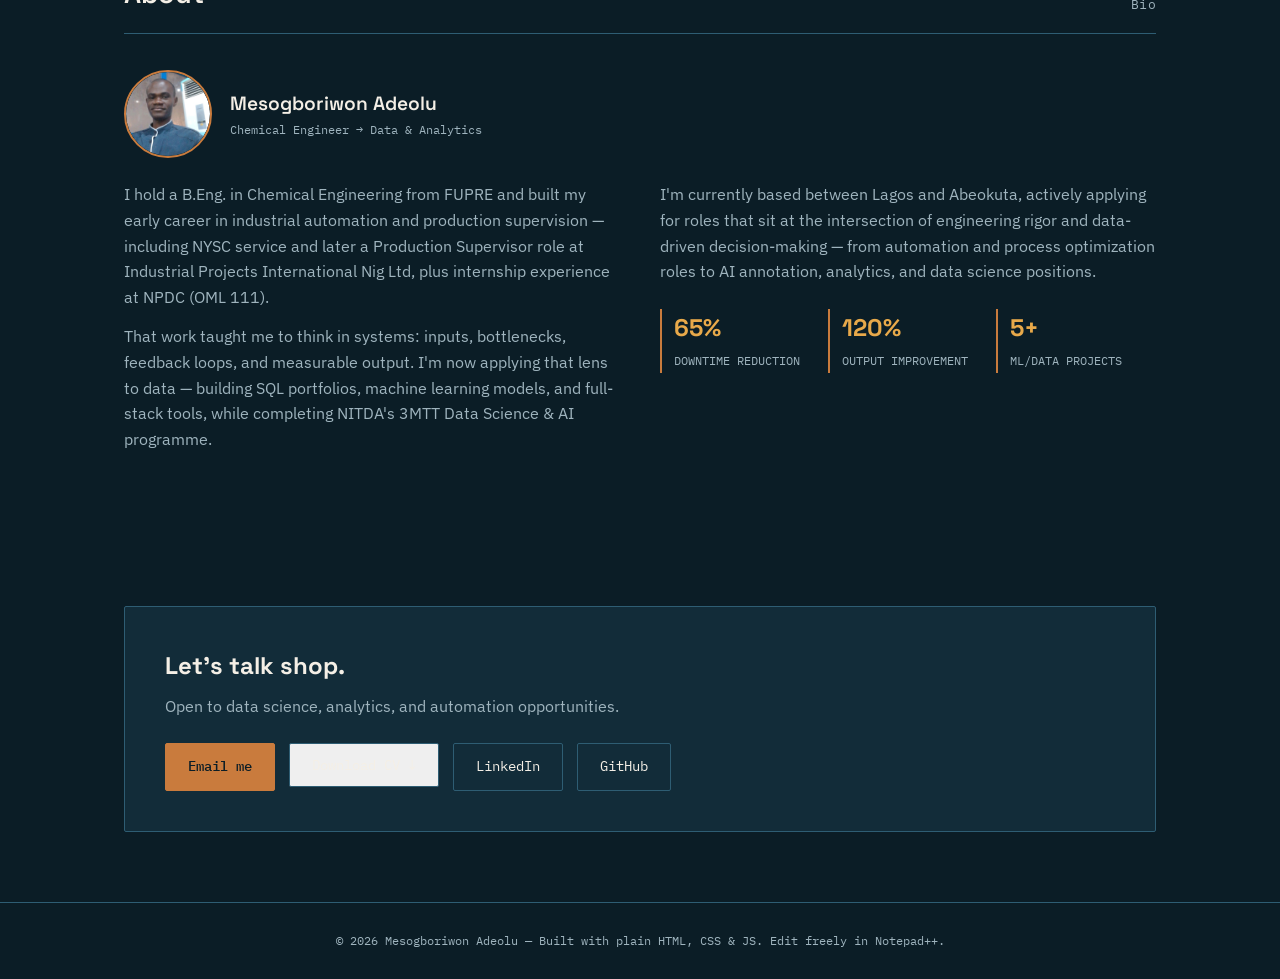
==== commit c8d0d18f: "Add dynamic CV dropdown" ====
--- a/index.html
+++ b/index.html
@@ -319,6 +319,21 @@
   .contact-box h2{font-family:'Space Grotesk',sans-serif;font-size:1.5rem;margin-bottom:8px;}
   .contact-box p{color:var(--text-dim);}
   .contact-links{display:flex;gap:14px;flex-wrap:wrap;}
+
+  .cv-dropdown{position:relative;}
+  .cv-menu{
+    display:none;position:absolute;top:calc(100% + 8px);left:0;
+    background:var(--panel);border:1px solid var(--grid-line);border-radius:var(--radius);
+    min-width:220px;padding:6px;z-index:20;
+    box-shadow:0 8px 24px rgba(0,0,0,0.3);
+  }
+  .cv-menu.open{display:block;}
+  .cv-menu a{
+    display:block;padding:10px 12px;border-radius:var(--radius);
+    font-family:'IBM Plex Mono',monospace;font-size:0.82rem;color:var(--text-bright);
+  }
+  .cv-menu a:hover{background:var(--copper);color:var(--ink);}
+  .cv-menu .cv-empty{padding:10px 12px;color:var(--text-dim);font-family:'IBM Plex Mono',monospace;font-size:0.8rem;}
 
   footer{
     border-top:1px solid var(--grid-line);
@@ -495,7 +510,10 @@
     </div>
     <div class="contact-links">
       <a class="btn btn-solid" href="mailto:Adeolumesogboriwon20@gmail.com">Email me</a>
-      <a class="btn btn-outline" href="Mesogboriwon-Adeolu-CV.pdf" download>Download CV ↓</a>
+      <div class="cv-dropdown" id="cvDropdown">
+        <button class="btn btn-outline" id="cvDropdownBtn" aria-haspopup="true" aria-expanded="false">Download CV ↓</button>
+        <div class="cv-menu" id="cvMenu"></div>
+      </div>
       <a class="btn btn-outline" href="https://linkedin.com/in/adeolu-mesogboriwon" target="_blank" rel="noopener">LinkedIn</a>
       <a class="btn btn-outline" href="https://github.com/adeolumesogboriwon1-ux" target="_blank" rel="noopener">GitHub</a>
     </div>
@@ -669,6 +687,26 @@
       "I've learned not to apologize for a varied CV. In a market this competitive, optionality is a strategy, not a lack of focus."
     ]
   }
+];
+
+/* ============================================================
+   EDIT YOUR CVs HERE. Add one object per CV version.
+   'file' must exactly match the PDF filename inside /CVs
+   (case-sensitive once pushed to GitHub — keep it consistent).
+   ============================================================ */
+   
+const cvs = [
+  { label: "Data Science & ML CV", file: "Resume/Data_Science_&_ML/Adeolu.ML_CV.pdf" },
+  { label: "Tutoring CV", file: "Resume/tutoring/Adeolu_Tutoring-CV.pdf" },
+  // Add more like this:
+  { label: "Data Analyst CV", file: "Resume/Data_Analyst/Adeolu_Data-CV.pdf" },
+  { label: "AI & Annotation CV", file: "Resume/AI_&_Annotation/Adeolu_AI_Annotation-CV.pdf" },
+  { label: "Design & Editor CV", file: "Resume/Graphic_Design_&_Video_Editor/ADEOLU_VideoEditor-CV.pdf" },
+  { label: "Business Analyst CV", file: "Resume/Business_Analyst/Adeolu_BusinessAnalyst-CV.pdf" },
+  { label: "Academic CV", file: "Resume/Academic_CV/ADEOLU_CanaAcademic-CV.pdf" },
+  { label: "Chemical & Process Engr CV", file: "Resume/Chemical_&_Process_Engr/Adeolu_ProcessEngineer-CV.pdf" },
+  { label: "Automation CV", file: "Resume/Automation/Adeolu_Automation-CV.pdf" },
+  { label: "2nd Automation CV", file: "Resume/Automation/Adeolu_Automation2-CV.pdf" },
 ];
 
 /* ============================================================
@@ -784,6 +822,37 @@
 
 document.getElementById('year').textContent = new Date().getFullYear();
 
+/* CV dropdown — renders from the cvs array above */
+const cvMenu = document.getElementById('cvMenu');
+const cvDropdownBtn = document.getElementById('cvDropdownBtn');
+const cvDropdown = document.getElementById('cvDropdown');
+
+if(cvs.length === 0){
+  cvMenu.innerHTML = `<div class="cv-empty">No CVs added yet.</div>`;
+} else {
+  cvMenu.innerHTML = cvs.map(cv =>
+    `<a href="${cv.file}" download>${cv.label} ↓</a>`
+  ).join('');
+}
+
+cvDropdownBtn.addEventListener('click', (e) => {
+  e.stopPropagation();
+  const isOpen = cvMenu.classList.toggle('open');
+  cvDropdownBtn.setAttribute('aria-expanded', isOpen);
+});
+document.addEventListener('click', (e) => {
+  if(!cvDropdown.contains(e.target)){
+    cvMenu.classList.remove('open');
+    cvDropdownBtn.setAttribute('aria-expanded', 'false');
+  }
+});
+document.addEventListener('keydown', (e) => {
+  if(e.key === 'Escape'){
+    cvMenu.classList.remove('open');
+    cvDropdownBtn.setAttribute('aria-expanded', 'false');
+  }
+});
+
 renderFilters();
 renderGrid();
 </script>
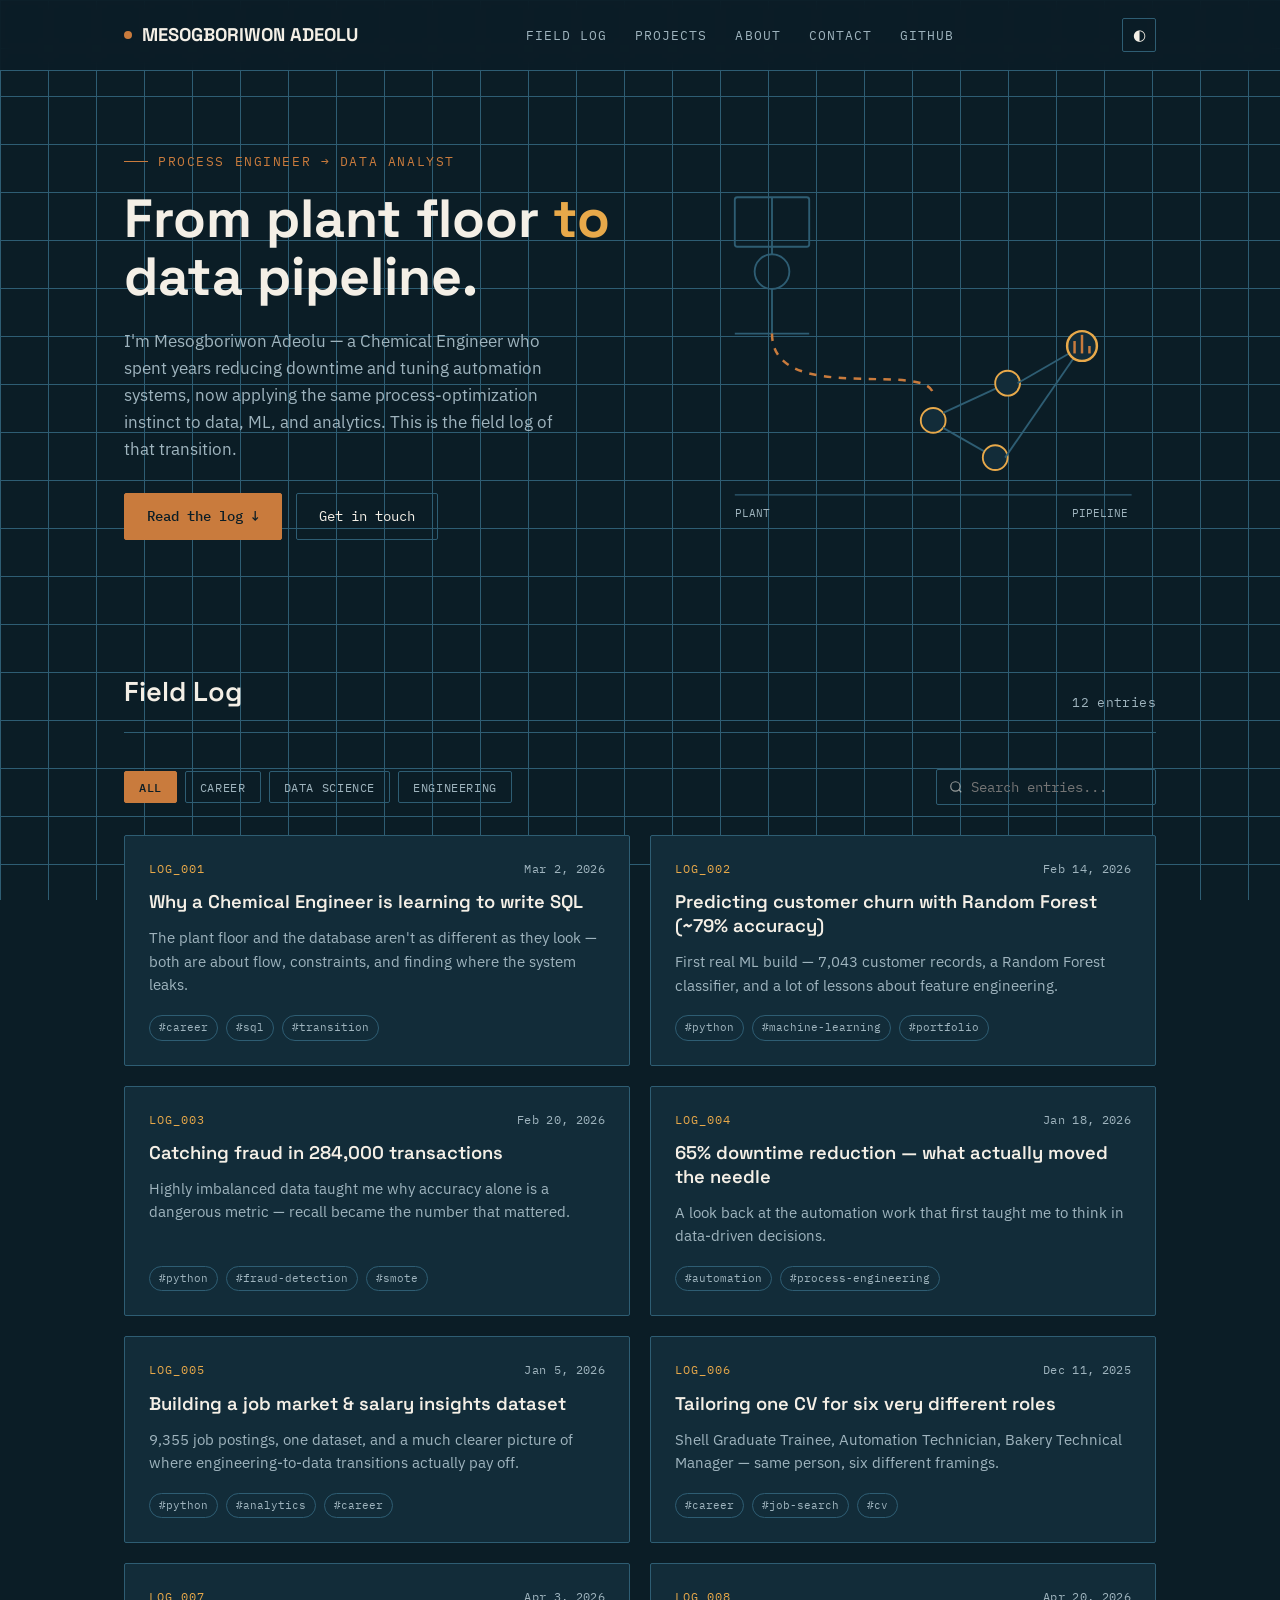
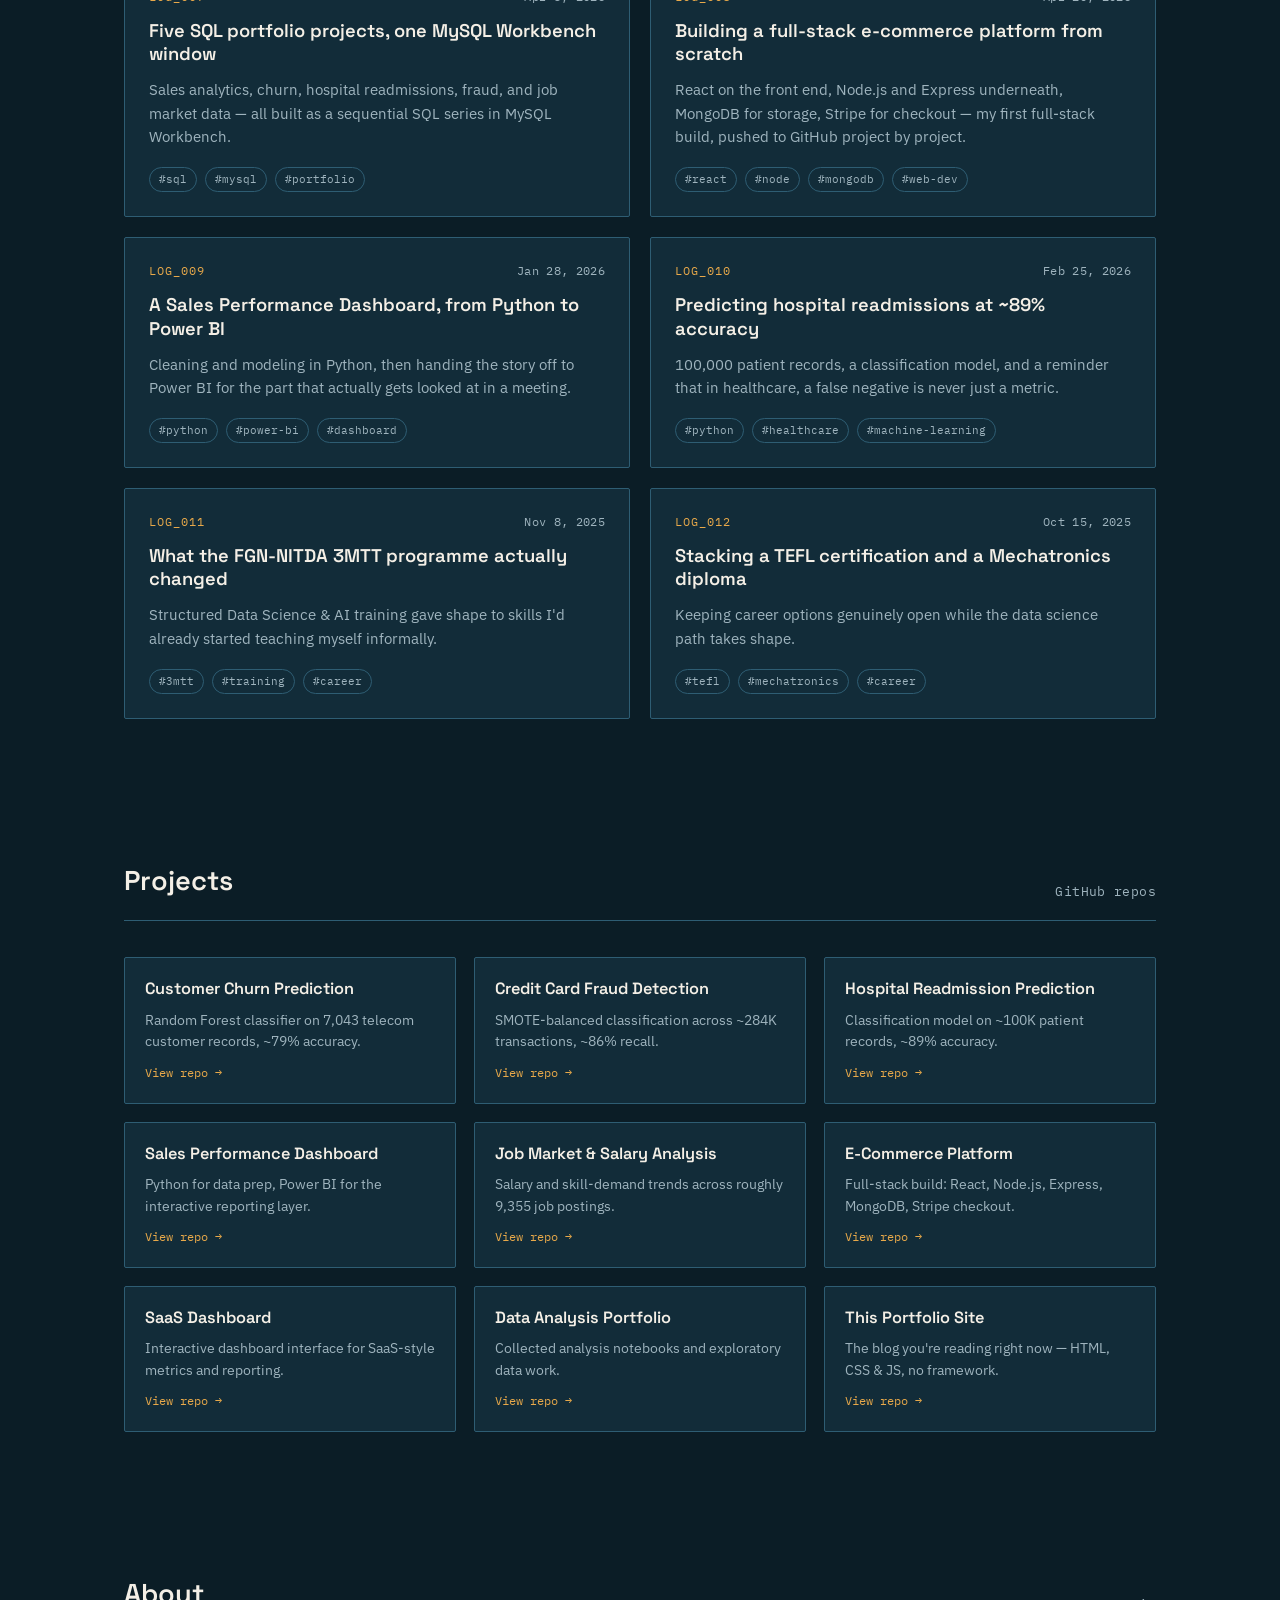
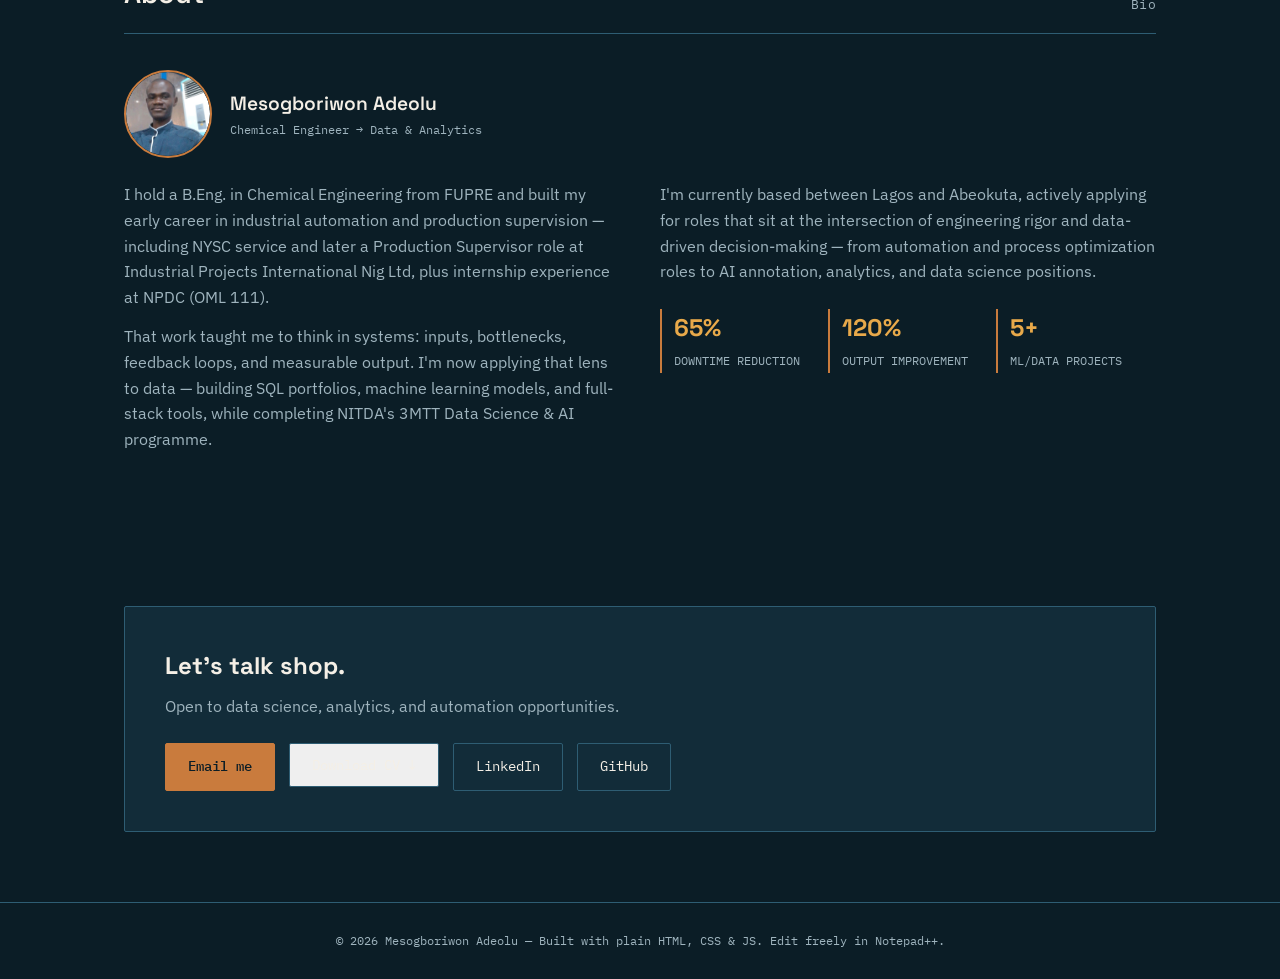
==== commit c78eac80: "Change Last Name" ====
--- a/index.html
+++ b/index.html
@@ -346,7 +346,7 @@
 
 <header>
   <nav>
-    <div class="brand"><span class="dot"></span>M. ADEOLU</div>
+    <div class="brand"><span class="dot"></span>MESOGBORIWON ADEOLU</div>
     <button class="nav-toggle" id="navToggle" aria-label="Toggle menu">☰</button>
     <div class="nav-links" id="navLinks">
       <a href="#log">Field Log</a>
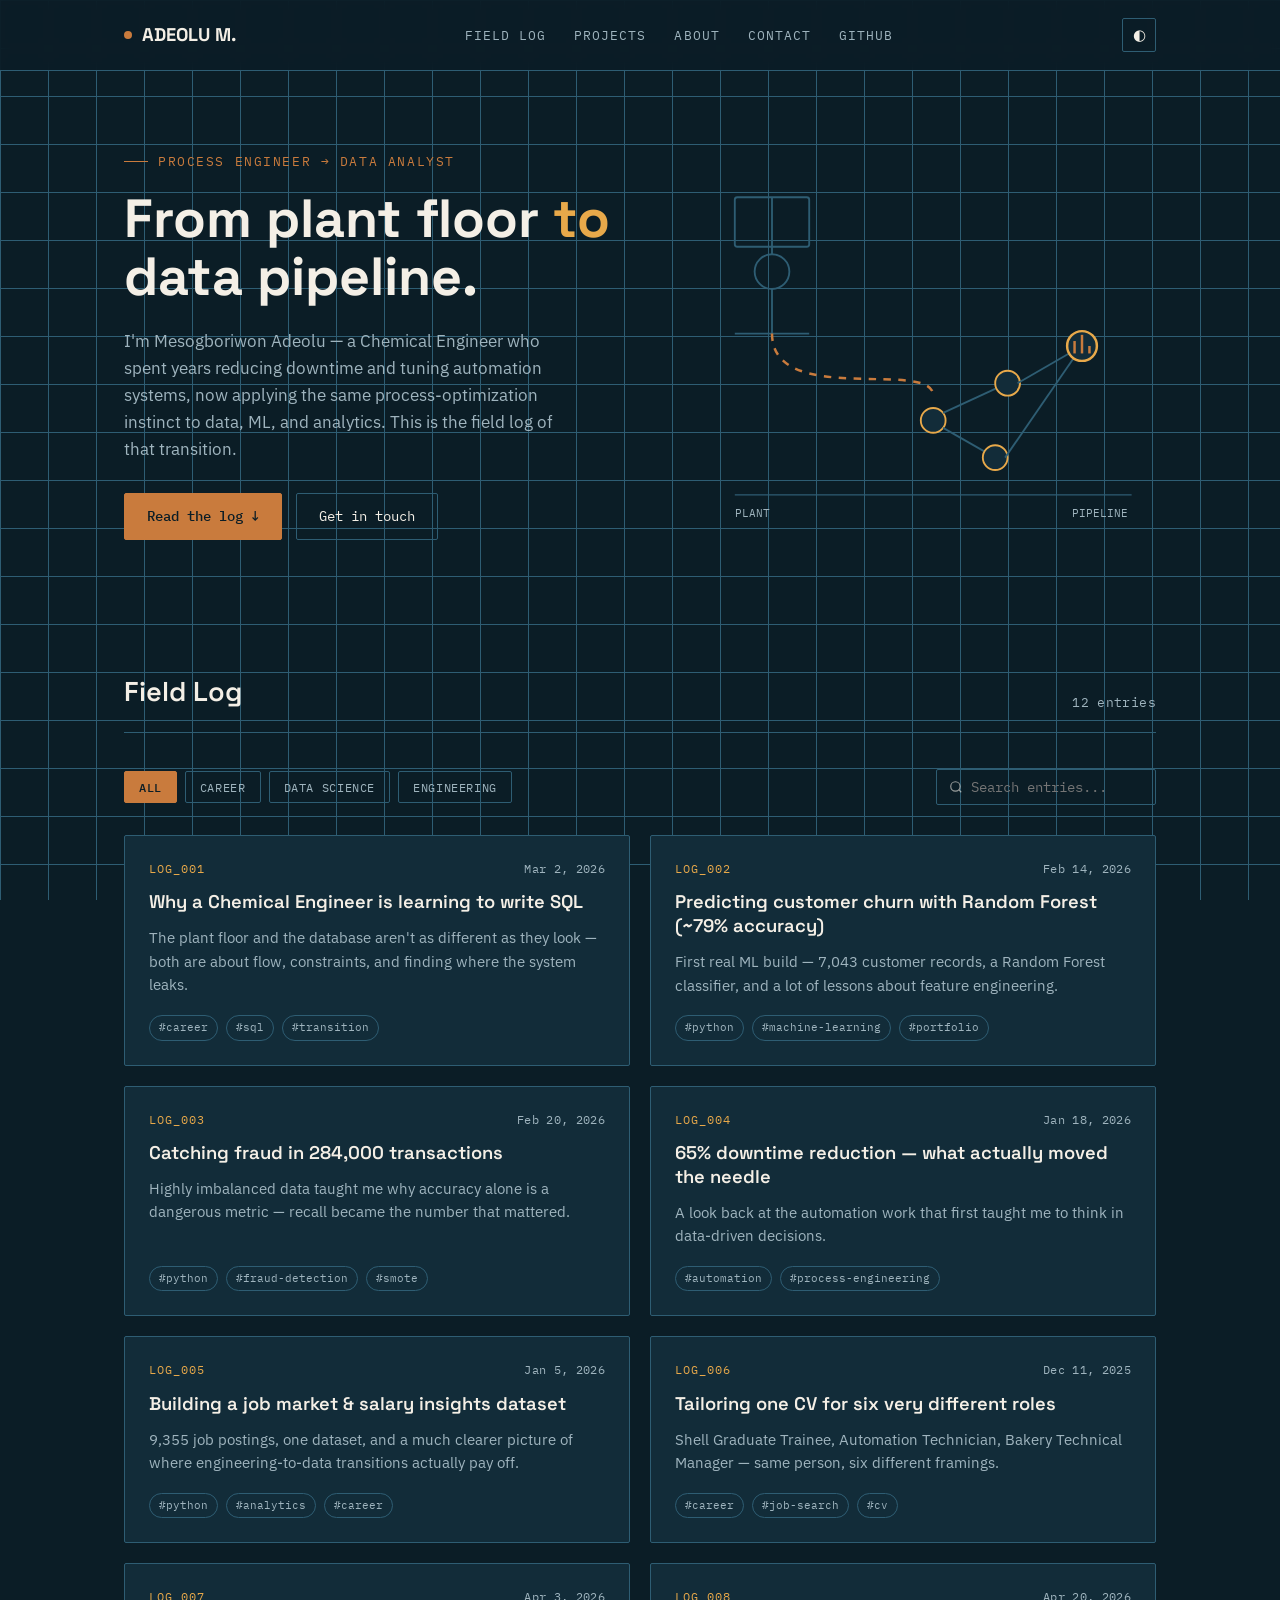
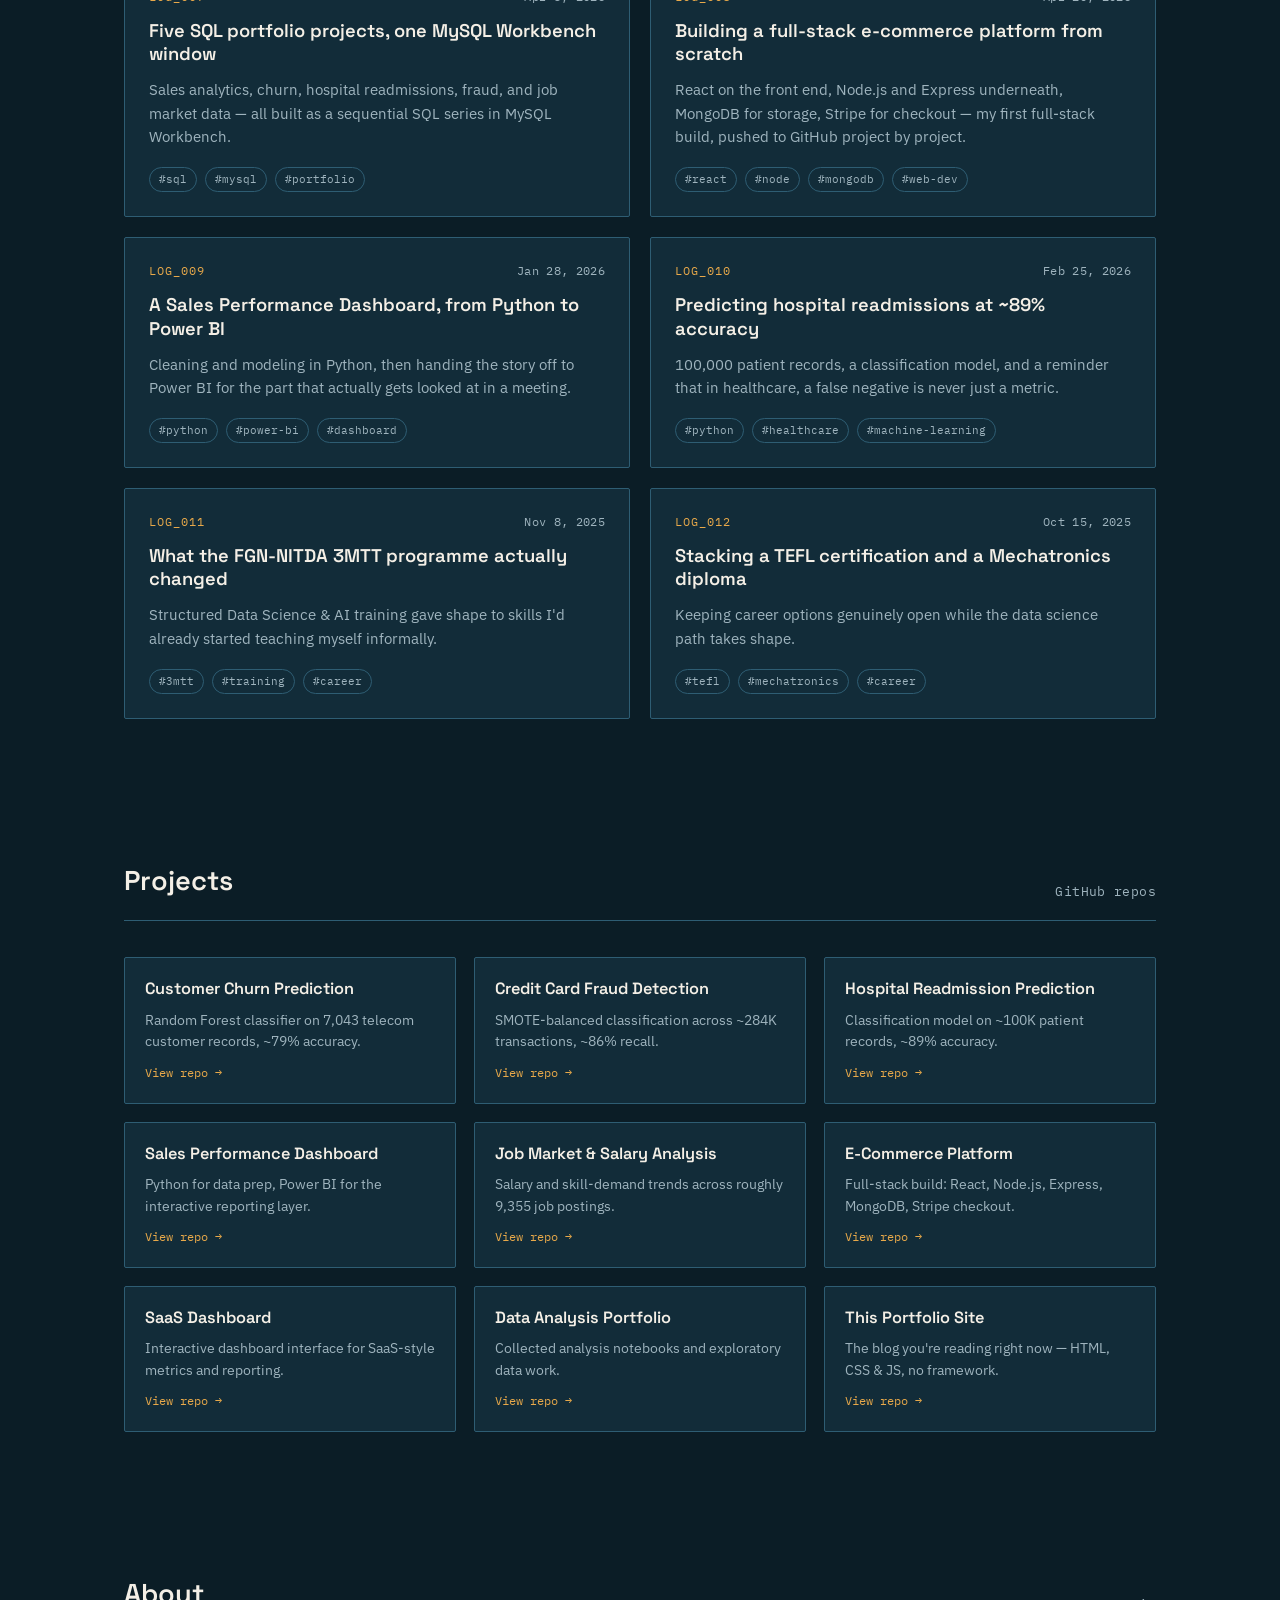
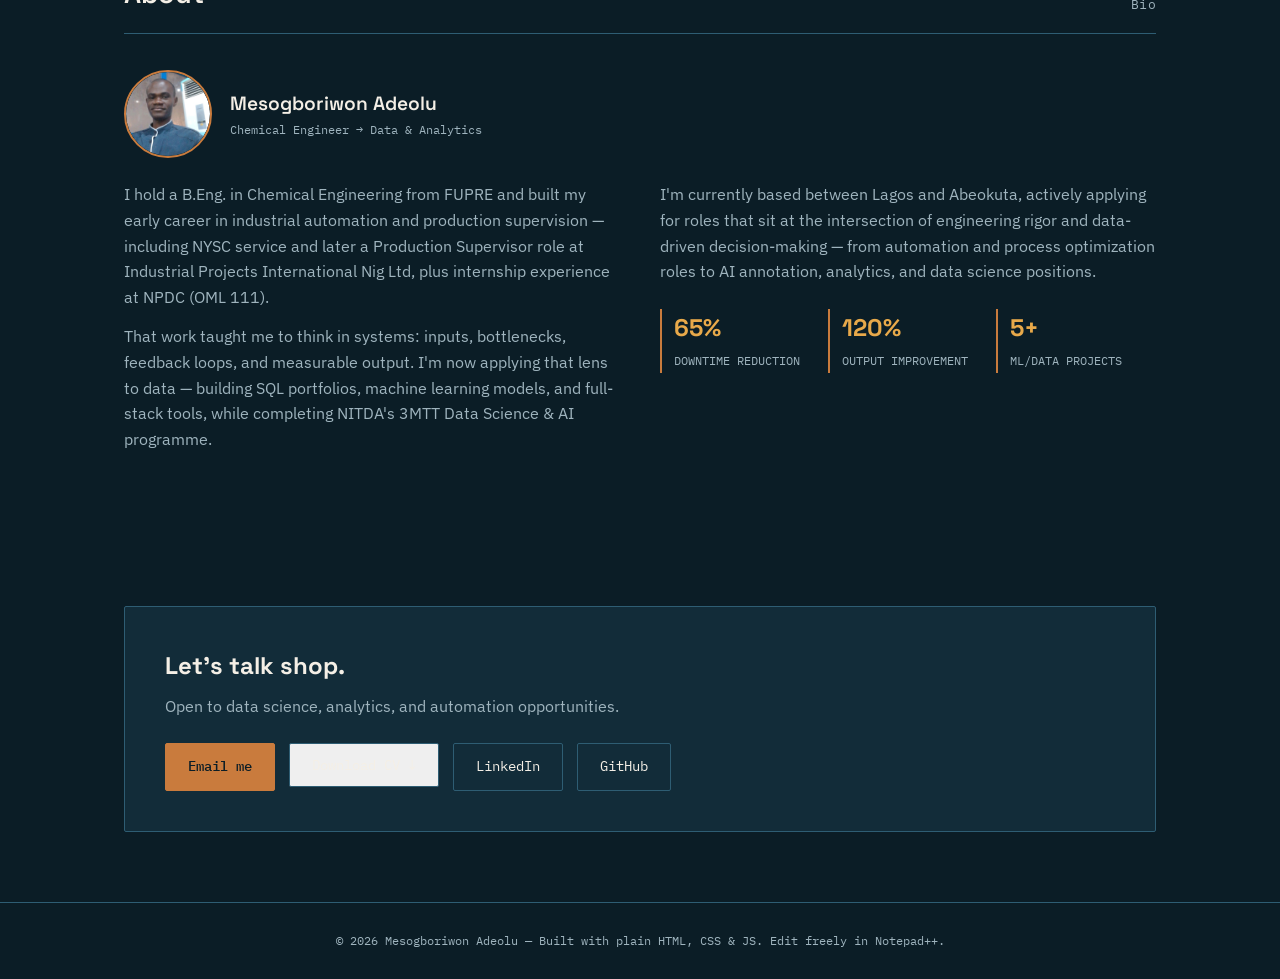
==== commit 9013f84f: "Update Last Name" ====
--- a/index.html
+++ b/index.html
@@ -346,7 +346,7 @@
 
 <header>
   <nav>
-    <div class="brand"><span class="dot"></span>MESOGBORIWON ADEOLU</div>
+    <div class="brand"><span class="dot"></span>ADEOLU M.</div>
     <button class="nav-toggle" id="navToggle" aria-label="Toggle menu">☰</button>
     <div class="nav-links" id="navLinks">
       <a href="#log">Field Log</a>
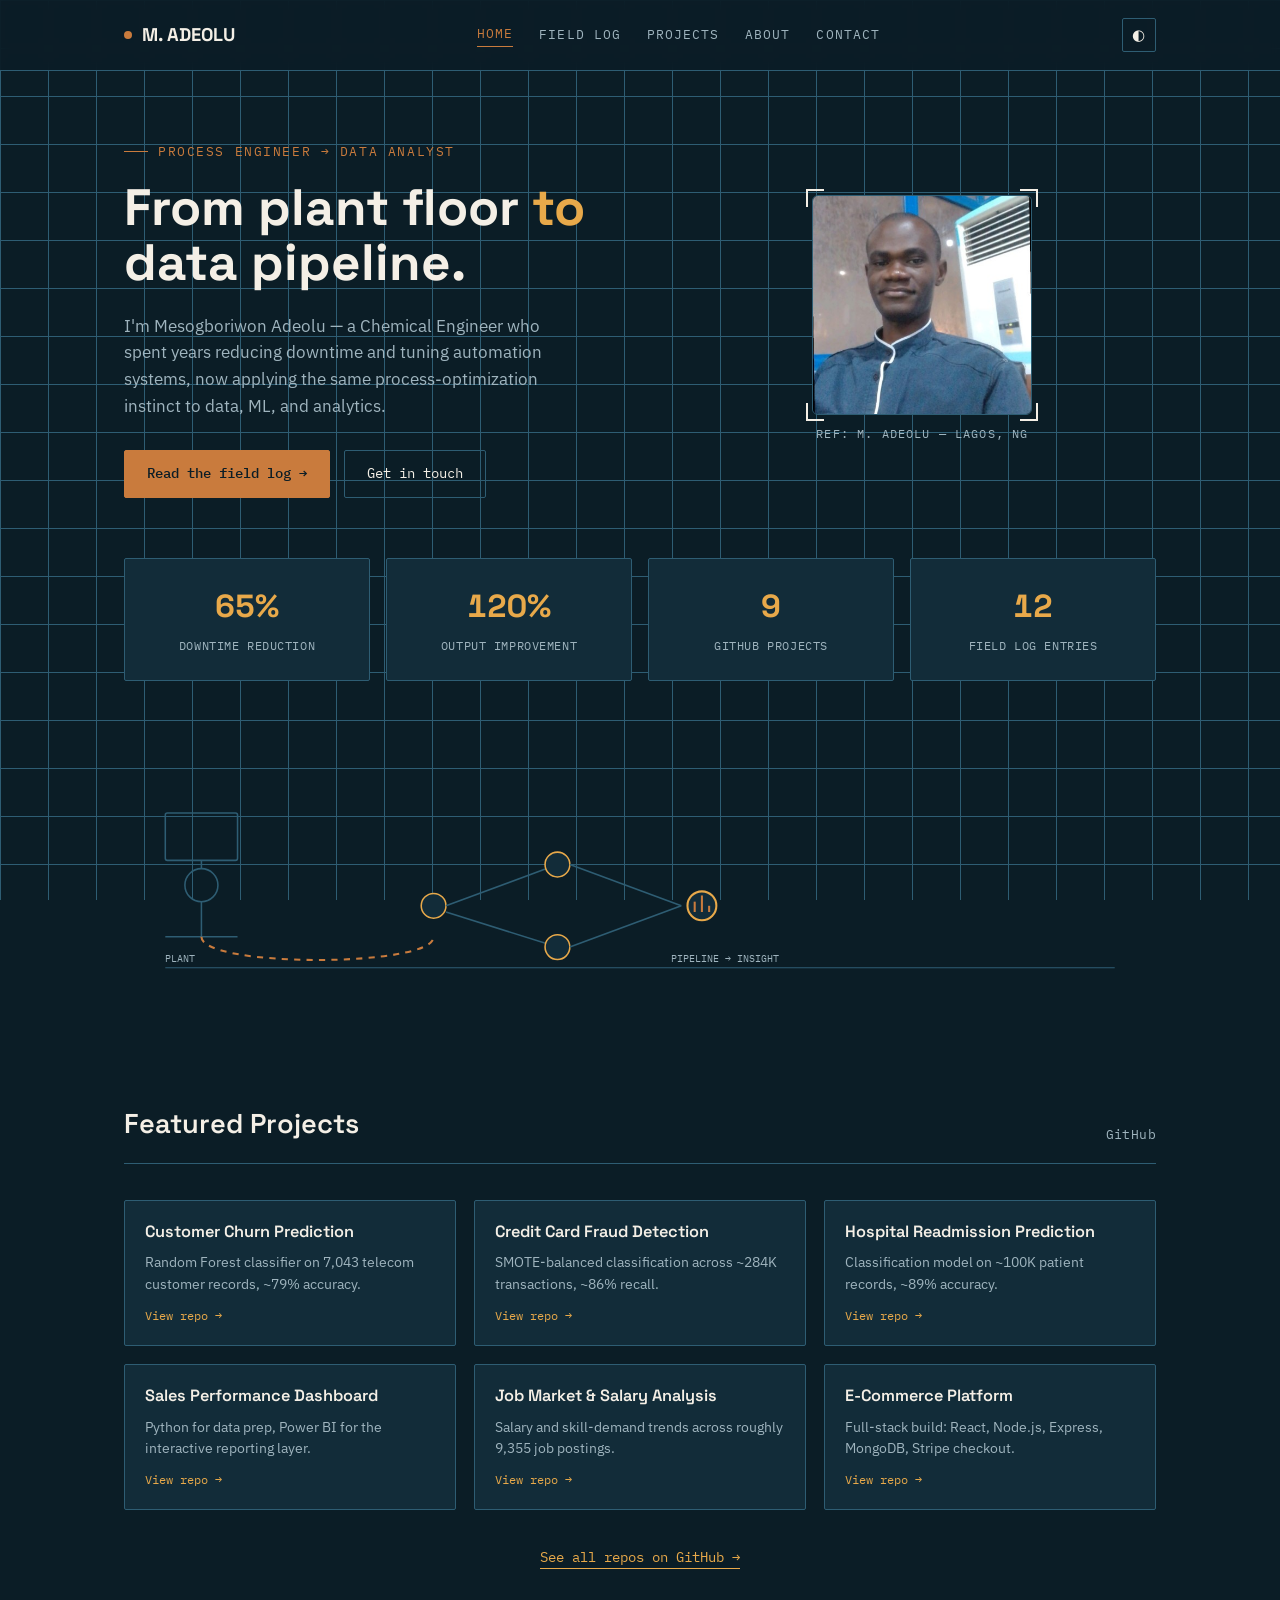
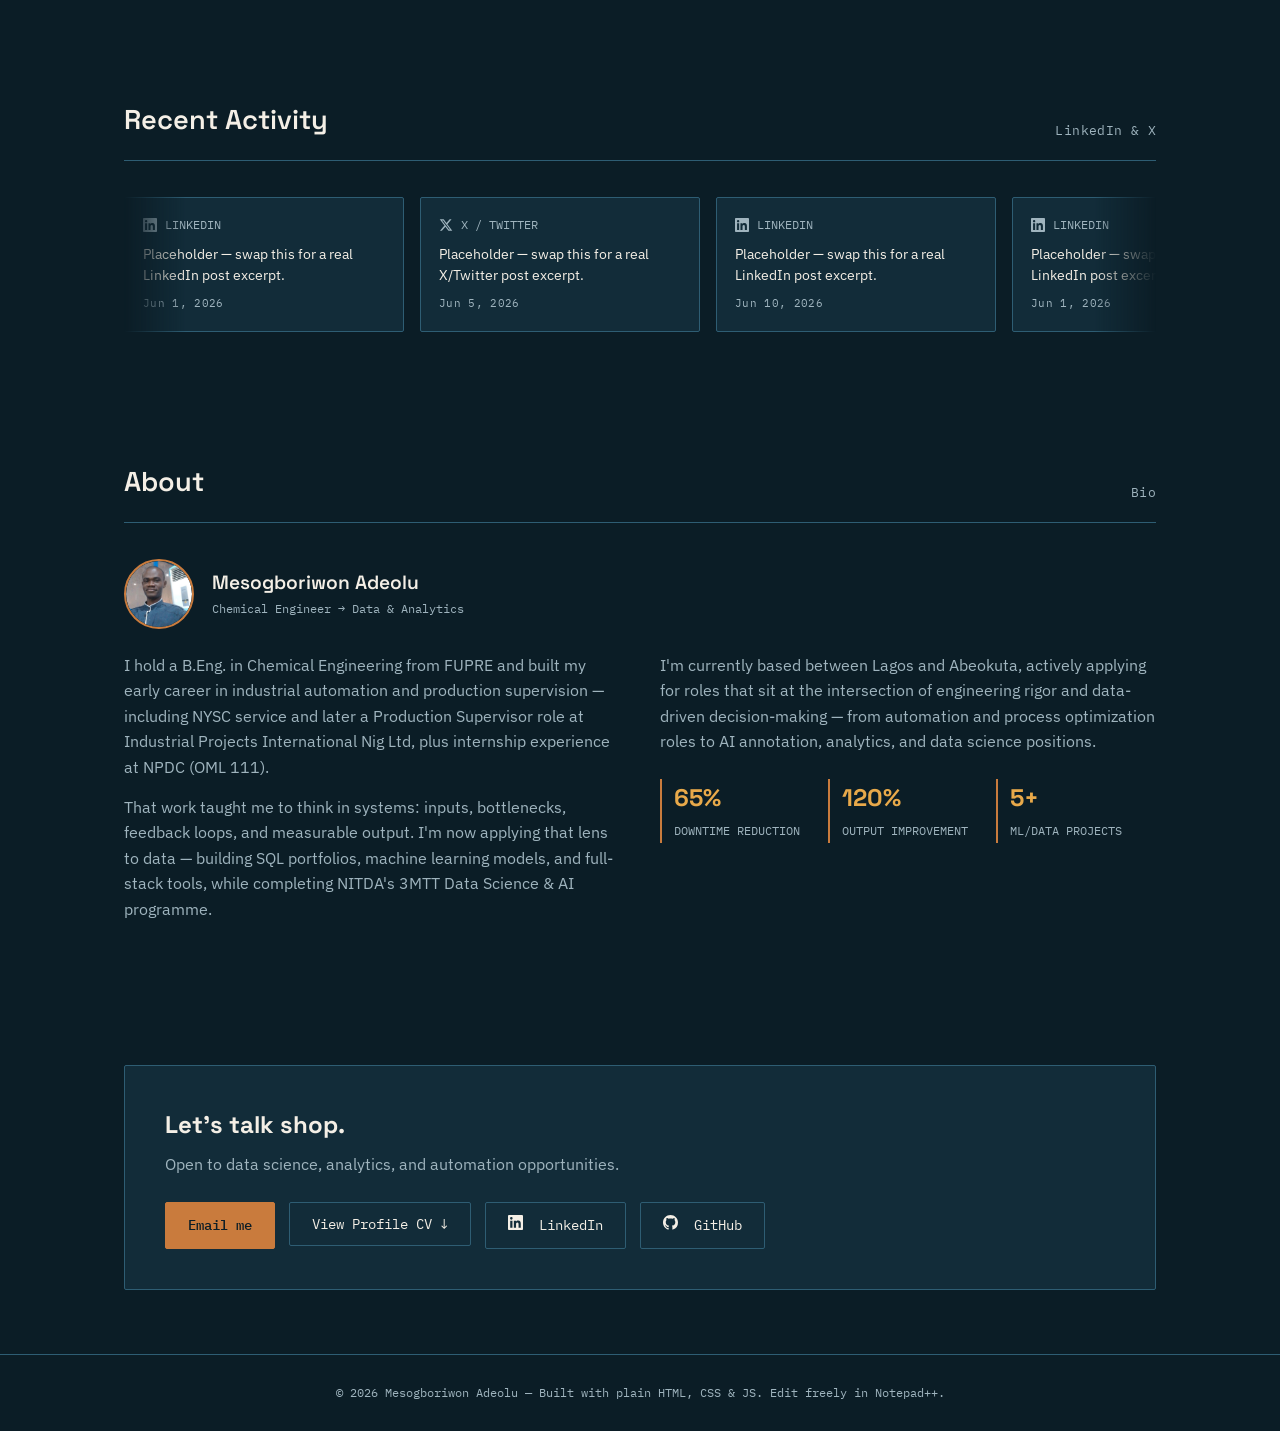
==== commit 4554b83e: "Add CV viewer, social icons, and recent activity carousel" ====
--- a/index.html
+++ b/index.html
@@ -6,356 +6,24 @@
 <title>Mesogboriwon Adeolu — Field Notes</title>
 <link rel="preconnect" href="https://fonts.googleapis.com">
 <link href="https://fonts.googleapis.com/css2?family=Space+Grotesk:wght@400;500;600;700&family=IBM+Plex+Sans:wght@400;500;600&family=IBM+Plex+Mono:wght@400;500&display=swap" rel="stylesheet">
-<style>
-  :root{
-    --ink:#0B1D26;
-    --panel:#122C39;
-    --grid-line:#2E5D73;
-    --paper:#F4EFE6;
-    --copper:#C97B3D;
-    --amber:#E8A94A;
-    --text-dim:#9FB4BE;
-    --text-bright:#F4EFE6;
-    --radius:2px;
-  }
-
-  body[data-theme="light"]{
-    --ink:#F4EFE6;
-    --panel:#FFFFFF;
-    --grid-line:#D8CFBE;
-    --text-dim:#5B6B72;
-    --text-bright:#0B1D26;
-  }
-  body[data-theme="light"] .schematic .node{fill:var(--panel);}
-
-  *{margin:0;padding:0;box-sizing:border-box;}
-
-  html{scroll-behavior:smooth;}
-  @media (prefers-reduced-motion: reduce){
-    html{scroll-behavior:auto;}
-    *{animation-duration:0.01ms !important; transition-duration:0.01ms !important;}
-  }
-
-  body{
-    background-color:var(--ink);
-    background-image:
-      linear-gradient(var(--grid-line) 1px, transparent 1px),
-      linear-gradient(90deg, var(--grid-line) 1px, transparent 1px);
-    background-size:48px 48px;
-    background-attachment:fixed;
-    color:var(--text-bright);
-    font-family:'IBM Plex Sans', sans-serif;
-    line-height:1.6;
-    transition:background-color 0.25s, color 0.25s;
-  }
-
-  .theme-toggle{
-    background:none;border:1px solid var(--grid-line);color:var(--text-bright);
-    width:34px;height:34px;border-radius:var(--radius);cursor:pointer;
-    display:flex;align-items:center;justify-content:center;font-size:0.95rem;
-    transition:border-color 0.2s, color 0.2s;
-  }
-  .theme-toggle:hover{border-color:var(--amber);color:var(--amber);}
-
-  .avatar{
-    width:88px;height:88px;border-radius:50%;
-    background:var(--panel);border:2px solid var(--copper);
-    display:flex;align-items:center;justify-content:center;
-    font-family:'Space Grotesk',sans-serif;font-weight:700;font-size:1.6rem;
-    color:var(--amber);flex-shrink:0;
-    overflow:hidden;
-  }
-  .avatar img{
-    width:100%;height:100%;object-fit:cover;border-radius:50%;
-  }
-  .about-header{display:flex;align-items:center;gap:18px;margin-bottom:24px;}
-  .about-header .name{font-family:'Space Grotesk',sans-serif;font-size:1.2rem;font-weight:600;}
-  .about-header .role{font-family:'IBM Plex Mono',monospace;font-size:0.78rem;color:var(--text-dim);}
-
-  a{color:inherit;text-decoration:none;}
-
-  ::selection{background:var(--copper);color:var(--ink);}
-
-  :focus-visible{
-    outline:2px solid var(--amber);
-    outline-offset:3px;
-  }
-
-  .wrap{max-width:1080px;margin:0 auto;padding:0 24px;}
-
-  .mono{font-family:'IBM Plex Mono', monospace;letter-spacing:0.03em;}
-
-  /* ===== NAV ===== */
-  header{
-    position:sticky;top:0;z-index:50;
-    background:rgba(11,29,38,0.92);
-    backdrop-filter:blur(6px);
-    border-bottom:1px solid var(--grid-line);
-  }
-  nav{
-    display:flex;align-items:center;justify-content:space-between;
-    padding:18px 24px;max-width:1080px;margin:0 auto;
-  }
-  .brand{
-    font-family:'Space Grotesk',sans-serif;
-    font-weight:700;font-size:1.15rem;
-    display:flex;align-items:center;gap:10px;
-  }
-  .brand .dot{width:8px;height:8px;background:var(--copper);border-radius:50%;display:inline-block;}
-  .nav-links{display:flex;gap:28px;font-size:0.92rem;}
-  .nav-links a{
-    color:var(--text-dim);
-    font-family:'IBM Plex Mono',monospace;
-    font-size:0.82rem;
-    text-transform:uppercase;
-    letter-spacing:0.08em;
-    transition:color 0.2s;
-    position:relative;
-  }
-  .nav-links a:hover{color:var(--amber);}
-  .nav-toggle{display:none;background:none;border:1px solid var(--grid-line);color:var(--text-bright);padding:6px 10px;border-radius:var(--radius);cursor:pointer;}
-
-  @media (max-width:720px){
-    .nav-links{
-      position:absolute;top:100%;left:0;right:0;
-      flex-direction:column;background:var(--ink);
-      border-bottom:1px solid var(--grid-line);
-      padding:16px 24px;gap:16px;
-      display:none;
-    }
-    .nav-links.open{display:flex;}
-    .nav-toggle{display:block;}
-  }
-
-  /* ===== HERO ===== */
-  .hero{
-    padding:80px 24px 60px;
-    max-width:1080px;margin:0 auto;
-    display:grid;grid-template-columns:1.1fr 0.9fr;gap:40px;align-items:center;
-  }
-  @media (max-width:860px){.hero{grid-template-columns:1fr;padding-top:50px;}}
-
-  .eyebrow{
-    font-family:'IBM Plex Mono',monospace;
-    color:var(--copper);font-size:0.82rem;
-    letter-spacing:0.12em;text-transform:uppercase;
-    margin-bottom:18px;
-    display:flex;align-items:center;gap:10px;
-  }
-  .eyebrow::before{content:'';width:24px;height:1px;background:var(--copper);}
-
-  h1{
-    font-family:'Space Grotesk',sans-serif;
-    font-weight:700;
-    font-size:clamp(2.1rem, 4.2vw, 3.4rem);
-    line-height:1.08;
-    margin-bottom:22px;
-  }
-  h1 span{color:var(--amber);}
-
-  .hero p{color:var(--text-dim);font-size:1.05rem;max-width:46ch;margin-bottom:30px;}
-
-  .btn-row{display:flex;gap:14px;flex-wrap:wrap;}
-  .btn{
-    font-family:'IBM Plex Mono',monospace;
-    font-size:0.85rem;
-    padding:12px 22px;
-    border-radius:var(--radius);
-    border:1px solid var(--copper);
-    cursor:pointer;
-    transition:all 0.2s;
-    display:inline-flex;align-items:center;gap:8px;
-  }
-  .btn-solid{background:var(--copper);color:var(--ink);font-weight:500;}
-  .btn-solid:hover{background:var(--amber);border-color:var(--amber);}
-  .btn-outline{color:var(--text-bright);border-color:var(--grid-line);}
-  .btn-outline:hover{border-color:var(--amber);color:var(--amber);}
-
-  /* schematic svg */
-  .schematic{width:100%;height:auto;}
-  .schematic line, .schematic path, .schematic circle, .schematic rect{
-    stroke:var(--grid-line);
-  }
-  .schematic .live{stroke:var(--copper);}
-  .schematic .node{fill:var(--panel);stroke:var(--amber);}
-  .schematic .pulse{
-    stroke-dasharray:6 6;
-    animation:dash 3.5s linear infinite;
-  }
-  @keyframes dash{to{stroke-dashoffset:-120;}}
-
-  /* ===== SECTION LABELS ===== */
-  .section{padding:70px 24px;max-width:1080px;margin:0 auto;}
-  .section-head{
-    display:flex;justify-content:space-between;align-items:flex-end;
-    margin-bottom:36px;flex-wrap:wrap;gap:16px;
-    border-bottom:1px solid var(--grid-line);
-    padding-bottom:18px;
-  }
-  .section-head h2{
-    font-family:'Space Grotesk',sans-serif;font-size:1.7rem;font-weight:600;
-  }
-  .section-head .tag{color:var(--text-dim);font-family:'IBM Plex Mono',monospace;font-size:0.8rem;}
-
-  /* ===== FILTER / SEARCH ===== */
-  .controls{
-    display:flex;justify-content:space-between;align-items:center;
-    gap:16px;margin-bottom:30px;flex-wrap:wrap;
-  }
-  .filters{display:flex;gap:8px;flex-wrap:wrap;}
-  .filter-btn{
-    font-family:'IBM Plex Mono',monospace;font-size:0.78rem;
-    padding:7px 14px;border-radius:var(--radius);
-    border:1px solid var(--grid-line);background:transparent;color:var(--text-dim);
-    cursor:pointer;transition:all 0.2s;text-transform:uppercase;letter-spacing:0.05em;
-  }
-  .filter-btn:hover{color:var(--text-bright);border-color:var(--text-dim);}
-  .filter-btn.active{background:var(--copper);color:var(--ink);border-color:var(--copper);font-weight:500;}
-
-  .search-box{
-    display:flex;align-items:center;gap:8px;
-    border:1px solid var(--grid-line);border-radius:var(--radius);
-    padding:8px 12px;min-width:220px;
-  }
-  .search-box input{
-    background:none;border:none;color:var(--text-bright);
-    font-family:'IBM Plex Mono',monospace;font-size:0.85rem;width:100%;
-  }
-  .search-box input:focus{outline:none;}
-  .search-box svg{flex-shrink:0;opacity:0.6;}
-
-  /* ===== BLOG GRID ===== */
-  .grid{display:grid;grid-template-columns:repeat(2,1fr);gap:20px;}
-  @media (max-width:720px){.grid{grid-template-columns:1fr;}}
-
-  .card{
-    background:var(--panel);
-    border:1px solid var(--grid-line);
-    border-radius:var(--radius);
-    padding:24px;
-    cursor:pointer;
-    transition:border-color 0.2s, transform 0.2s;
-    display:flex;flex-direction:column;gap:12px;
-  }
-  .card:hover{border-color:var(--copper);transform:translateY(-2px);}
-
-  .card-top{display:flex;justify-content:space-between;align-items:center;}
-  .log-id{
-    font-family:'IBM Plex Mono',monospace;font-size:0.72rem;
-    color:var(--amber);letter-spacing:0.08em;
-  }
-  .card-date{font-family:'IBM Plex Mono',monospace;font-size:0.72rem;color:var(--text-dim);}
-
-  .card h3{font-family:'Space Grotesk',sans-serif;font-size:1.15rem;font-weight:600;line-height:1.3;}
-  .card p{color:var(--text-dim);font-size:0.92rem;}
-
-  .card-tags{display:flex;gap:8px;flex-wrap:wrap;margin-top:auto;padding-top:6px;}
-  .pill{
-    font-family:'IBM Plex Mono',monospace;font-size:0.68rem;
-    padding:3px 9px;border:1px solid var(--grid-line);border-radius:20px;color:var(--text-dim);
-  }
-
-  .empty-state{
-    grid-column:1/-1;text-align:center;padding:60px 20px;color:var(--text-dim);
-    font-family:'IBM Plex Mono',monospace;font-size:0.9rem;
-  }
-
-  /* ===== MODAL ===== */
-  .modal-overlay{
-    position:fixed;inset:0;background:rgba(11,29,38,0.85);
-    display:none;align-items:flex-start;justify-content:center;
-    padding:60px 20px;z-index:100;overflow-y:auto;
-  }
-  .modal-overlay.open{display:flex;}
-  .modal{
-    background:var(--panel);border:1px solid var(--copper);border-radius:var(--radius);
-    max-width:680px;width:100%;padding:36px;position:relative;
-  }
-  .modal-close{
-    position:absolute;top:20px;right:20px;
-    background:none;border:1px solid var(--grid-line);color:var(--text-bright);
-    width:32px;height:32px;border-radius:var(--radius);cursor:pointer;font-size:1rem;
-  }
-  .modal-close:hover{border-color:var(--amber);color:var(--amber);}
-  .modal .log-id{display:block;margin-bottom:10px;}
-  .modal h2{font-family:'Space Grotesk',sans-serif;font-size:1.6rem;margin-bottom:14px;line-height:1.2;}
-  .modal .card-tags{margin-bottom:18px;}
-  .modal-body{color:var(--text-dim);font-size:0.98rem;}
-  .modal-body p{margin-bottom:14px;}
-
-  /* ===== ABOUT ===== */
-  .about-grid{display:grid;grid-template-columns:1fr 1fr;gap:40px;}
-  @media (max-width:720px){.about-grid{grid-template-columns:1fr;}}
-
-  /* ===== PROJECTS ===== */
-  .projects-grid{display:grid;grid-template-columns:repeat(3,1fr);gap:18px;}
-  @media (max-width:860px){.projects-grid{grid-template-columns:repeat(2,1fr);}}
-  @media (max-width:560px){.projects-grid{grid-template-columns:1fr;}}
-
-  .project-card{
-    background:var(--panel);border:1px solid var(--grid-line);border-radius:var(--radius);
-    padding:20px;display:flex;flex-direction:column;gap:10px;
-    transition:border-color 0.2s, transform 0.2s;
-  }
-  .project-card:hover{border-color:var(--copper);transform:translateY(-2px);}
-  .project-card h3{font-family:'Space Grotesk',sans-serif;font-size:1.02rem;font-weight:600;line-height:1.3;}
-  .project-card p{color:var(--text-dim);font-size:0.85rem;flex-grow:1;}
-  .project-link{
-    font-family:'IBM Plex Mono',monospace;font-size:0.76rem;color:var(--amber);
-    display:inline-flex;align-items:center;gap:6px;
-  }
-  .project-link:hover{color:var(--copper);}
-  .about-grid p{color:var(--text-dim);margin-bottom:14px;}
-  .stat-row{display:flex;gap:28px;margin-top:24px;flex-wrap:wrap;}
-  .stat{border-left:2px solid var(--copper);padding-left:12px;}
-  .stat b{display:block;font-family:'Space Grotesk',sans-serif;font-size:1.5rem;color:var(--amber);}
-  .stat span{font-family:'IBM Plex Mono',monospace;font-size:0.72rem;color:var(--text-dim);text-transform:uppercase;}
-
-  /* ===== CONTACT ===== */
-  .contact-box{
-    background:var(--panel);border:1px solid var(--grid-line);border-radius:var(--radius);
-    padding:40px;display:flex;justify-content:space-between;align-items:center;gap:24px;flex-wrap:wrap;
-  }
-  .contact-box h2{font-family:'Space Grotesk',sans-serif;font-size:1.5rem;margin-bottom:8px;}
-  .contact-box p{color:var(--text-dim);}
-  .contact-links{display:flex;gap:14px;flex-wrap:wrap;}
-
-  .cv-dropdown{position:relative;}
-  .cv-menu{
-    display:none;position:absolute;top:calc(100% + 8px);left:0;
-    background:var(--panel);border:1px solid var(--grid-line);border-radius:var(--radius);
-    min-width:220px;padding:6px;z-index:20;
-    box-shadow:0 8px 24px rgba(0,0,0,0.3);
-  }
-  .cv-menu.open{display:block;}
-  .cv-menu a{
-    display:block;padding:10px 12px;border-radius:var(--radius);
-    font-family:'IBM Plex Mono',monospace;font-size:0.82rem;color:var(--text-bright);
-  }
-  .cv-menu a:hover{background:var(--copper);color:var(--ink);}
-  .cv-menu .cv-empty{padding:10px 12px;color:var(--text-dim);font-family:'IBM Plex Mono',monospace;font-size:0.8rem;}
-
-  footer{
-    border-top:1px solid var(--grid-line);
-    padding:28px 24px;text-align:center;
-    color:var(--text-dim);font-family:'IBM Plex Mono',monospace;font-size:0.78rem;
-  }
-</style>
+<link rel="stylesheet" href="styles.css">
 </head>
 <body>
 
 <header>
   <nav>
-    <div class="brand"><span class="dot"></span>ADEOLU M.</div>
+    <div class="brand"><span class="dot"></span>M. ADEOLU</div>
     <button class="nav-toggle" id="navToggle" aria-label="Toggle menu">☰</button>
     <div class="nav-links" id="navLinks">
-      <a href="#log">Field Log</a>
-      <a href="#projects">Projects</a>
-      <a href="#about">About</a>
-      <a href="#contact">Contact</a>
-      <a href="https://github.com/adeolumesogboriwon1-ux" target="_blank" rel="noopener">GitHub</a>
-    </div>
-    <button class="theme-toggle" id="themeToggle" aria-label="Toggle light and dark theme">◐</button>
+      <a href="index.html" data-page="index.html">Home</a>
+      <a href="blog.html" data-page="blog.html">Field Log</a>
+      <a href="index.html#projects">Projects</a>
+      <a href="index.html#about">About</a>
+      <a href="index.html#contact">Contact</a>
+    </div>
+    <div class="nav-right">
+      <button class="theme-toggle" id="themeToggle" aria-label="Toggle light and dark theme">◐</button>
+    </div>
   </nav>
 </header>
 
@@ -363,61 +31,69 @@
   <div>
     <div class="eyebrow">Process Engineer → Data Analyst</div>
     <h1>From plant floor <span>to</span> data pipeline.</h1>
-    <p>I'm Mesogboriwon Adeolu — a Chemical Engineer who spent years reducing downtime and tuning automation systems, now applying the same process-optimization instinct to data, ML, and analytics. This is the field log of that transition.</p>
+    <p>I'm Mesogboriwon Adeolu — a Chemical Engineer who spent years reducing downtime and tuning automation systems, now applying the same process-optimization instinct to data, ML, and analytics.</p>
     <div class="btn-row">
-      <a href="#log" class="btn btn-solid">Read the log ↓</a>
-      <a href="#contact" class="btn btn-outline">Get in touch</a>
-    </div>
-  </div>
-  <svg class="schematic" viewBox="0 0 360 300" xmlns="http://www.w3.org/2000/svg">
-    <!-- process side -->
-    <rect x="20" y="30" width="60" height="40" fill="none" stroke-width="1.5" rx="2"/>
-    <circle cx="50" cy="90" r="14" fill="none" stroke-width="1.5"/>
-    <line x1="50" y1="70" x2="50" y2="76" stroke-width="1.5"/>
-    <line x1="20" y1="140" x2="80" y2="140" stroke-width="1.5"/>
-    <line x1="50" y1="104" x2="50" y2="140" stroke-width="1.5"/>
-    <line x1="50" y1="70" x2="50" y2="30" stroke-width="1.5"/>
-    <!-- connecting pipe, animated -->
-    <path class="live pulse" d="M50 140 C 50 200, 180 160, 180 190" fill="none" stroke-width="2"/>
-    <!-- data side -->
-    <circle class="node" cx="180" cy="210" r="10" stroke-width="1.5"/>
-    <line x1="188" y1="216" x2="230" y2="240" stroke-width="1.5"/>
-    <line x1="188" y1="204" x2="240" y2="180" stroke-width="1.5"/>
-    <circle class="node" cx="240" cy="180" r="10" stroke-width="1.5"/>
-    <circle class="node" cx="230" cy="240" r="10" stroke-width="1.5"/>
-    <line x1="248" y1="180" x2="300" y2="150" stroke-width="1.5"/>
-    <line x1="238" y1="240" x2="300" y2="150" stroke-width="1.5"/>
-    <circle class="node live" cx="300" cy="150" r="12" stroke-width="2"/>
-    <!-- bar chart glyph inside final node -->
-    <line x1="294" y1="156" x2="294" y2="146" class="live" stroke-width="2"/>
-    <line x1="300" y1="156" x2="300" y2="141" class="live" stroke-width="2"/>
-    <line x1="306" y1="156" x2="306" y2="150" class="live" stroke-width="2"/>
-    <!-- grid corner ticks -->
-    <line x1="20" y1="270" x2="340" y2="270" stroke-width="1"/>
-    <text x="20" y="288" font-family="IBM Plex Mono, monospace" font-size="9" fill="#9FB4BE">PLANT</text>
-    <text x="292" y="288" font-family="IBM Plex Mono, monospace" font-size="9" fill="#9FB4BE">PIPELINE</text>
-  </svg>
-</section>
-
-<section class="section" id="log">
-  <div class="section-head">
-    <h2>Field Log</h2>
-    <div class="tag mono" id="resultCount">12 entries</div>
-  </div>
-
-  <div class="controls">
-    <div class="filters" id="filters"></div>
-    <div class="search-box">
-      <svg width="14" height="14" viewBox="0 0 24 24" fill="none" stroke="currentColor" stroke-width="2"><circle cx="11" cy="11" r="8"/><line x1="21" y1="21" x2="16.65" y2="16.65"/></svg>
-      <input type="text" id="searchInput" placeholder="Search entries...">
-    </div>
-  </div>
-
-  <div class="grid" id="postGrid"></div>
-</section>
-
-<section class="section" id="projects">
-  <div class="section-head"><h2>Projects</h2><div class="tag mono">GitHub repos</div></div>
+      <a href="blog.html" class="btn btn-solid">Read the field log →</a>
+      <a href="index.html#contact" class="btn btn-outline">Get in touch</a>
+    </div>
+  </div>
+
+  <div class="hero-photo-wrap">
+    <div class="hero-photo-frame">
+      <span class="corner-tick tl"></span>
+      <span class="corner-tick tr"></span>
+      <span class="corner-tick bl"></span>
+      <span class="corner-tick br"></span>
+      <img src="Images/adeolu-pics.jpg" alt="Mesogboriwon Adeolu">
+    </div>
+    <span class="hero-photo-label mono">Ref: M. Adeolu — Lagos, NG</span>
+  </div>
+</section>
+
+<div class="stats-row">
+  <div class="stat-card reveal">
+    <b data-count="65" data-suffix="%">0%</b>
+    <span>Downtime Reduction</span>
+  </div>
+  <div class="stat-card reveal">
+    <b data-count="120" data-suffix="%">0%</b>
+    <span>Output Improvement</span>
+  </div>
+  <div class="stat-card reveal">
+    <b data-count="9" data-suffix="">0</b>
+    <span>GitHub Projects</span>
+  </div>
+  <div class="stat-card reveal">
+    <b data-count="12" data-suffix="">0</b>
+    <span>Field Log Entries</span>
+  </div>
+</div>
+
+<svg class="schematic wrap reveal" viewBox="0 0 1000 220" xmlns="http://www.w3.org/2000/svg" style="max-width:1080px;margin:0 auto 60px;display:block;padding:0 24px;">
+  <rect x="40" y="60" width="70" height="46" fill="none" stroke-width="1.5" rx="2"/>
+  <circle cx="75" cy="130" r="16" fill="none" stroke-width="1.5"/>
+  <line x1="75" y1="106" x2="75" y2="114" stroke-width="1.5"/>
+  <line x1="40" y1="180" x2="110" y2="180" stroke-width="1.5"/>
+  <line x1="75" y1="146" x2="75" y2="180" stroke-width="1.5"/>
+  <path class="live pulse" d="M75 180 C 75 210, 300 210, 300 180" fill="none" stroke-width="2"/>
+  <circle class="node" cx="300" cy="150" r="12" stroke-width="1.5"/>
+  <line x1="312" y1="150" x2="420" y2="110" stroke-width="1.5"/>
+  <line x1="312" y1="156" x2="420" y2="190" stroke-width="1.5"/>
+  <circle class="node" cx="420" cy="110" r="12" stroke-width="1.5"/>
+  <circle class="node" cx="420" cy="190" r="12" stroke-width="1.5"/>
+  <line x1="432" y1="110" x2="540" y2="150" stroke-width="1.5"/>
+  <line x1="432" y1="190" x2="540" y2="150" stroke-width="1.5"/>
+  <circle class="node live" cx="560" cy="150" r="14" stroke-width="2"/>
+  <line x1="553" y1="156" x2="553" y2="146" class="live" stroke-width="2"/>
+  <line x1="560" y1="156" x2="560" y2="140" class="live" stroke-width="2"/>
+  <line x1="567" y1="156" x2="567" y2="150" class="live" stroke-width="2"/>
+  <line x1="40" y1="210" x2="960" y2="210" stroke-width="1"/>
+  <text x="40" y="204" font-family="IBM Plex Mono, monospace" font-size="10" fill="#9FB4BE">PLANT</text>
+  <text x="530" y="204" font-family="IBM Plex Mono, monospace" font-size="10" fill="#9FB4BE">PIPELINE → INSIGHT</text>
+</svg>
+
+<section class="section reveal" id="projects">
+  <div class="section-head"><h2>Featured Projects</h2><div class="tag mono">GitHub</div></div>
   <div class="projects-grid">
 
     <div class="project-card">
@@ -456,28 +132,20 @@
       <a class="project-link" href="https://github.com/adeolumesogboriwon1-ux/ecommerce-store" target="_blank" rel="noopener">View repo →</a>
     </div>
 
-    <div class="project-card">
-      <h3>SaaS Dashboard</h3>
-      <p>Interactive dashboard interface for SaaS-style metrics and reporting.</p>
-      <a class="project-link" href="https://github.com/adeolumesogboriwon1-ux/saas-dashboard" target="_blank" rel="noopener">View repo →</a>
-    </div>
-
-    <div class="project-card">
-      <h3>Data Analysis Portfolio</h3>
-      <p>Collected analysis notebooks and exploratory data work.</p>
-      <a class="project-link" href="https://github.com/adeolumesogboriwon1-ux/data-analysis-portfolio" target="_blank" rel="noopener">View repo →</a>
-    </div>
-
-    <div class="project-card">
-      <h3>This Portfolio Site</h3>
-      <p>The blog you're reading right now — HTML, CSS &amp; JS, no framework.</p>
-      <a class="project-link" href="https://github.com/adeolumesogboriwon1-ux/portfolio-blog" target="_blank" rel="noopener">View repo →</a>
-    </div>
-
-  </div>
-</section>
-
-<section class="section" id="about">
+  </div>
+  <div class="preview-note">
+    <a href="https://github.com/adeolumesogboriwon1-ux" target="_blank" rel="noopener">See all repos on GitHub →</a>
+  </div>
+</section>
+
+<section class="section reveal" id="activity">
+  <div class="section-head"><h2>Recent Activity</h2><div class="tag mono">LinkedIn & X</div></div>
+  <div class="social-marquee">
+    <div class="social-track" id="socialTrack"></div>
+  </div>
+</section>
+
+<section class="section reveal" id="about">
   <div class="section-head"><h2>About</h2><div class="tag mono">Bio</div></div>
   <div class="about-header">
     <div class="avatar"><img src="Images/adeolu-pics.jpg" alt="Mesogboriwon Adeolu"></div>
@@ -502,7 +170,7 @@
   </div>
 </section>
 
-<section class="section" id="contact">
+<section class="section reveal" id="contact">
   <div class="contact-box">
     <div>
       <h2>Let's talk shop.</h2>
@@ -511,11 +179,11 @@
     <div class="contact-links">
       <a class="btn btn-solid" href="mailto:Adeolumesogboriwon20@gmail.com">Email me</a>
       <div class="cv-dropdown" id="cvDropdown">
-        <button class="btn btn-outline" id="cvDropdownBtn" aria-haspopup="true" aria-expanded="false">Download CV ↓</button>
+        <button class="btn btn-outline" id="cvDropdownBtn" aria-haspopup="true" aria-expanded="false">View Profile CV ↓</button>
         <div class="cv-menu" id="cvMenu"></div>
       </div>
-      <a class="btn btn-outline" href="https://linkedin.com/in/adeolu-mesogboriwon" target="_blank" rel="noopener">LinkedIn</a>
-      <a class="btn btn-outline" href="https://github.com/adeolumesogboriwon1-ux" target="_blank" rel="noopener">GitHub</a>
+      <a class="btn btn-outline btn-icon" href="https://linkedin.com/in/adeolu-mesogboriwon" target="_blank" rel="noopener"><span id="linkedinIcon"></span>&nbsp;LinkedIn</a>
+      <a class="btn btn-outline btn-icon" href="https://github.com/adeolumesogboriwon1-ux" target="_blank" rel="noopener"><span id="githubIcon"></span>&nbsp;GitHub</a>
     </div>
   </div>
 </section>
@@ -524,338 +192,19 @@
   © <span id="year"></span> Mesogboriwon Adeolu — Built with plain HTML, CSS &amp; JS. Edit freely in Notepad++.
 </footer>
 
-<div class="modal-overlay" id="modalOverlay">
-  <div class="modal" role="dialog" aria-modal="true">
-    <button class="modal-close" id="modalClose" aria-label="Close">✕</button>
-    <span class="log-id mono" id="modalLogId"></span>
-    <h2 id="modalTitle"></h2>
-    <div class="card-tags" id="modalTags"></div>
-    <div class="modal-body" id="modalBody"></div>
+<div class="modal-overlay" id="cvViewerOverlay">
+  <div class="modal cv-viewer-modal" role="dialog" aria-modal="true">
+    <button class="modal-close" id="cvViewerClose" aria-label="Close">✕</button>
+    <h2 id="cvViewerTitle"></h2>
+    <iframe class="cv-viewer-frame" id="cvViewerFrame" title="CV preview"></iframe>
+    <div class="cv-viewer-actions">
+      <a class="btn btn-solid" id="cvViewerDownload" href="#" download>Download ↓</a>
+      <button class="btn btn-outline" id="cvViewerShare" type="button">Share</button>
+    </div>
   </div>
 </div>
-
-<script>
-/* ============================================================
-   EDIT YOUR POSTS HERE. Each post needs: id, title, date,
-   category, excerpt, body (array of paragraphs), tags.
-   Add as many as you like — the grid updates automatically.
-   ============================================================ */
-const posts = [
-  {
-    id: "LOG_001",
-    title: "Why a Chemical Engineer is learning to write SQL",
-    date: "2026-03-02",
-    category: "Career",
-    excerpt: "The plant floor and the database aren't as different as they look — both are about flow, constraints, and finding where the system leaks.",
-    tags: ["career", "sql", "transition"],
-    body: [
-      "For years my job was to keep a process running within spec: watch the variables, catch the drift before it becomes downtime, fix the bottleneck. Learning MySQL felt strangely familiar — a table is just a stream, a JOIN is just a manifold, and a slow query is a clogged line.",
-      "I set up MySQL Workbench as my working environment and started with a Sales Performance Analytics project, treating it the same way I'd approach a process audit: understand the inputs, map the flow, find where value gets lost."
-    ]
-  },
-  {
-    id: "LOG_002",
-    title: "Predicting customer churn with Random Forest (~79% accuracy)",
-    date: "2026-02-14",
-    category: "Data Science",
-    excerpt: "First real ML build — 7,043 customer records, a Random Forest classifier, and a lot of lessons about feature engineering.",
-    tags: ["python", "machine-learning", "portfolio"],
-    body: [
-      "This project used a telecom dataset of 7,043 customers to predict who was likely to churn. I ran it in Anaconda, cleaned and encoded the categorical features, and trained a Random Forest classifier that landed around 79% accuracy.",
-      "The bigger lesson wasn't the model — it was realizing how much of the work is upstream: cleaning data, deciding what a 'feature' even means, and being honest about what the model can and can't tell you."
-    ]
-  },
-  {
-    id: "LOG_003",
-    title: "Catching fraud in 284,000 transactions",
-    date: "2026-02-20",
-    category: "Data Science",
-    excerpt: "Highly imbalanced data taught me why accuracy alone is a dangerous metric — recall became the number that mattered.",
-    tags: ["python", "fraud-detection", "smote"],
-    body: [
-      "Credit card fraud detection is a classic imbalanced classification problem — fraud is rare, so a model can be 99% 'accurate' while missing almost every real case. I used SMOTE to rebalance the training data and a Random Forest model tuned for recall, reaching about 86% recall across roughly 284,000 transactions.",
-      "It reframed how I think about metrics: the right number depends entirely on what a false negative actually costs."
-    ]
-  },
-  {
-    id: "LOG_004",
-    title: "65% downtime reduction — what actually moved the needle",
-    date: "2026-01-18",
-    category: "Engineering",
-    excerpt: "A look back at the automation work that first taught me to think in data-driven decisions.",
-    tags: ["automation", "process-engineering"],
-    body: [
-      "Before data science, my biggest win was cutting downtime by 65% and improving output by 120% through targeted automation upgrades. The real driver wasn't a single fix — it was building a feedback loop: measure, isolate the constraint, adjust, remeasure.",
-      "Looking back, that project was already 'data science' in spirit. I just didn't have the vocabulary — or the tools — for it yet."
-    ]
-  },
-  {
-    id: "LOG_005",
-    title: "Building a job market & salary insights dataset",
-    date: "2026-01-05",
-    category: "Data Science",
-    excerpt: "9,355 job postings, one dataset, and a much clearer picture of where engineering-to-data transitions actually pay off.",
-    tags: ["python", "analytics", "career"],
-    body: [
-      "I analyzed roughly 9,355 job postings to understand salary patterns across data and engineering roles. Beyond the technical exercise, it doubled as career research — helping me see which skills show up most often in the roles I'm targeting.",
-      "It's the kind of project that pays for itself twice: once as a portfolio piece, once as market intelligence."
-    ]
-  },
-  {
-    id: "LOG_006",
-    title: "Tailoring one CV for six very different roles",
-    date: "2025-12-11",
-    category: "Career",
-    excerpt: "Shell Graduate Trainee, Automation Technician, Bakery Technical Manager — same person, six different framings.",
-    tags: ["career", "job-search", "cv"],
-    body: [
-      "One of the more underrated data-adjacent skills I've built recently is pattern-matching my own experience against very different job descriptions — Shell's CAR framework, Mondelēz's digitalization focus, Rite Foods' bakery operations — and rewriting the same core achievements to fit each.",
-      "It's a good reminder that a portfolio isn't one fixed document. It's a dataset you query differently depending on who's asking."
-    ]
-  },
-  {
-    id: "LOG_007",
-    title: "Five SQL portfolio projects, one MySQL Workbench window",
-    date: "2026-04-03",
-    category: "Data Science",
-    excerpt: "Sales analytics, churn, hospital readmissions, fraud, and job market data — all built as a sequential SQL series in MySQL Workbench.",
-    tags: ["sql", "mysql", "portfolio"],
-    body: [
-      "I set out to build five SQL projects back to back, all in MySQL Workbench, to force consistency in syntax and style: Sales Performance Analytics, Customer Churn and Retention, Hospital Patient Readmission, Fraud Detection, and Job Market & Salary Insights.",
-      "Working through them sequentially meant each one got a little sharper — better use of CTEs and window functions, cleaner joins, and queries written with MySQL's own syntax (CAST, DATE_FORMAT, LOAD DATA INFILE) rather than dialects I'd half-remembered from documentation examples.",
-      "The throughline across all five is the same one from my engineering days: define the question precisely before you touch the data, or you'll optimize the wrong thing."
-    ]
-  },
-  {
-    id: "LOG_008",
-    title: "Building a full-stack e-commerce platform from scratch",
-    date: "2026-04-20",
-    category: "Data Science",
-    excerpt: "React on the front end, Node.js and Express underneath, MongoDB for storage, Stripe for checkout — my first full-stack build, pushed to GitHub project by project.",
-    tags: ["react", "node", "mongodb", "web-dev"],
-    body: [
-      "After a run of data-analysis projects, I wanted a build where I owned the whole stack — so I started an e-commerce platform: React for the interface, Node.js and Express for the API layer, MongoDB for product and order data, and Stripe wired in for real checkout flows.",
-      "I'm pushing it to GitHub project by project rather than as one final drop, partly for the commit history and partly because it forces me to ship working slices instead of an all-or-nothing build.",
-      "It's the closest thing to plant commissioning I've done outside a plant — get the core system running end to end first, then instrument and improve each stage."
-    ]
-  },
-  {
-    id: "LOG_009",
-    title: "A Sales Performance Dashboard, from Python to Power BI",
-    date: "2026-01-28",
-    category: "Data Science",
-    excerpt: "Cleaning and modeling in Python, then handing the story off to Power BI for the part that actually gets looked at in a meeting.",
-    tags: ["python", "power-bi", "dashboard"],
-    body: [
-      "This project split cleanly into two halves: Python for the heavy lifting — cleaning, aggregating, and shaping the sales data — and Power BI for the layer people actually interact with, where the numbers become a story someone can act on in five minutes.",
-      "It reinforced something I hadn't fully appreciated coming from engineering: the analysis is only half the job. The other half is presenting it so a non-technical stakeholder can make a decision without needing to understand the pipeline behind it."
-    ]
-  },
-  {
-    id: "LOG_010",
-    title: "Predicting hospital readmissions at ~89% accuracy",
-    date: "2026-02-25",
-    category: "Data Science",
-    excerpt: "100,000 patient records, a classification model, and a reminder that in healthcare, a false negative is never just a metric.",
-    tags: ["python", "healthcare", "machine-learning"],
-    body: [
-      "This model predicts whether a patient is likely to be readmitted, trained on around 100,000 records and landing near 89% accuracy after feature selection and tuning.",
-      "Healthcare data raises the stakes on something I already cared about from process work: understanding what a miss actually costs. A missed readmission risk isn't a rounding error — it's a real patient outcome — so I spent as much time on evaluation and error analysis as I did on the model itself."
-    ]
-  },
-  {
-    id: "LOG_011",
-    title: "What the FGN-NITDA 3MTT programme actually changed",
-    date: "2025-11-08",
-    category: "Career",
-    excerpt: "Structured Data Science & AI training gave shape to skills I'd already started teaching myself informally.",
-    tags: ["3mtt", "training", "career"],
-    body: [
-      "Before enrolling in the FGN-NITDA 3MTT Data Science & AI programme, I was learning in a fairly scattered way — a tutorial here, a dataset there. The structure of a formal programme forced a more disciplined path through the fundamentals: statistics, data cleaning, model evaluation, and the workflow discipline that separates a real project from a notebook that only runs on my machine.",
-      "It also gave me a peer group going through the same transition, which turned out to matter as much as the curriculum — engineering was a fairly solitary shift until then."
-    ]
-  },
-  {
-    id: "LOG_012",
-    title: "Stacking a TEFL certification and a Mechatronics diploma",
-    date: "2025-10-15",
-    category: "Career",
-    excerpt: "Keeping career options genuinely open while the data science path takes shape.",
-    tags: ["tefl", "mechatronics", "career"],
-    body: [
-      "Alongside the data and engineering work, I'm completing a TEFL certification and a Mechatronics diploma, both expected in 2026. Neither is a hedge against the data science path — they're deliberate breadth: TEFL keeps remote teaching and tutoring open as an income stream, and Mechatronics deepens the automation side of my engineering background.",
-      "I've learned not to apologize for a varied CV. In a market this competitive, optionality is a strategy, not a lack of focus."
-    ]
-  }
-];
-
-/* ============================================================
-   EDIT YOUR CVs HERE. Add one object per CV version.
-   'file' must exactly match the PDF filename inside /CVs
-   (case-sensitive once pushed to GitHub — keep it consistent).
-   ============================================================ */
-   
-const cvs = [
-  { label: "Data Science & ML CV", file: "Resume/Data_Science_&_ML/Adeolu.ML_CV.pdf" },
-  { label: "Tutoring CV", file: "Resume/tutoring/Adeolu_Tutoring-CV.pdf" },
-  // Add more like this:
-  { label: "Data Analyst CV", file: "Resume/Data_Analyst/Adeolu_Data-CV.pdf" },
-  { label: "AI & Annotation CV", file: "Resume/AI_&_Annotation/Adeolu_AI_Annotation-CV.pdf" },
-  { label: "Design & Editor CV", file: "Resume/Graphic_Design_&_Video_Editor/ADEOLU_VideoEditor-CV.pdf" },
-  { label: "Business Analyst CV", file: "Resume/Business_Analyst/Adeolu_BusinessAnalyst-CV.pdf" },
-  { label: "Academic CV", file: "Resume/Academic_CV/ADEOLU_CanaAcademic-CV.pdf" },
-  { label: "Chemical & Process Engr CV", file: "Resume/Chemical_&_Process_Engr/Adeolu_ProcessEngineer-CV.pdf" },
-  { label: "Automation CV", file: "Resume/Automation/Adeolu_Automation-CV.pdf" },
-  { label: "2nd Automation CV", file: "Resume/Automation/Adeolu_Automation2-CV.pdf" },
-];
-
-/* ============================================================
-   RENDER LOGIC — you shouldn't need to touch anything below
-   ============================================================ */
-const grid = document.getElementById('postGrid');
-const filtersEl = document.getElementById('filters');
-const searchInput = document.getElementById('searchInput');
-const resultCount = document.getElementById('resultCount');
-
-const categories = ["All", ...new Set(posts.map(p => p.category))];
-let activeFilter = "All";
-let searchTerm = "";
-
-function renderFilters(){
-  filtersEl.innerHTML = categories.map(c =>
-    `<button class="filter-btn ${c === activeFilter ? 'active' : ''}" data-cat="${c}">${c}</button>`
-  ).join('');
-  filtersEl.querySelectorAll('.filter-btn').forEach(btn => {
-    btn.addEventListener('click', () => {
-      activeFilter = btn.dataset.cat;
-      renderFilters();
-      renderGrid();
-    });
-  });
-}
-
-function formatDate(d){
-  const date = new Date(d);
-  return date.toLocaleDateString('en-US', { month: 'short', day: 'numeric', year: 'numeric' });
-}
-
-function renderGrid(){
-  const term = searchTerm.trim().toLowerCase();
-  const filtered = posts.filter(p => {
-    const matchesCat = activeFilter === "All" || p.category === activeFilter;
-    const matchesSearch = !term ||
-      p.title.toLowerCase().includes(term) ||
-      p.excerpt.toLowerCase().includes(term) ||
-      p.tags.some(t => t.includes(term));
-    return matchesCat && matchesSearch;
-  });
-
-  resultCount.textContent = `${filtered.length} ${filtered.length === 1 ? 'entry' : 'entries'}`;
-
-  if(filtered.length === 0){
-    grid.innerHTML = `<div class="empty-state">No entries match that search. Try a different term or filter.</div>`;
-    return;
-  }
-
-  grid.innerHTML = filtered.map(p => `
-    <article class="card" data-id="${p.id}" tabindex="0" role="button" aria-label="Open entry: ${p.title}">
-      <div class="card-top">
-        <span class="log-id mono">${p.id}</span>
-        <span class="card-date mono">${formatDate(p.date)}</span>
-      </div>
-      <h3>${p.title}</h3>
-      <p>${p.excerpt}</p>
-      <div class="card-tags">${p.tags.map(t => `<span class="pill">#${t}</span>`).join('')}</div>
-    </article>
-  `).join('');
-
-  grid.querySelectorAll('.card').forEach(card => {
-    card.addEventListener('click', () => openModal(card.dataset.id));
-    card.addEventListener('keypress', (e) => { if(e.key === 'Enter') openModal(card.dataset.id); });
-  });
-}
-
-/* modal */
-const overlay = document.getElementById('modalOverlay');
-const modalClose = document.getElementById('modalClose');
-
-function openModal(id){
-  const post = posts.find(p => p.id === id);
-  if(!post) return;
-  document.getElementById('modalLogId').textContent = `${post.id} — ${formatDate(post.date)}`;
-  document.getElementById('modalTitle').textContent = post.title;
-  document.getElementById('modalTags').innerHTML = post.tags.map(t => `<span class="pill">#${t}</span>`).join('');
-  document.getElementById('modalBody').innerHTML = post.body.map(par => `<p>${par}</p>`).join('');
-  overlay.classList.add('open');
-  modalClose.focus();
-}
-function closeModal(){ overlay.classList.remove('open'); }
-modalClose.addEventListener('click', closeModal);
-overlay.addEventListener('click', (e) => { if(e.target === overlay) closeModal(); });
-document.addEventListener('keydown', (e) => { if(e.key === 'Escape') closeModal(); });
-
-searchInput.addEventListener('input', (e) => {
-  searchTerm = e.target.value;
-  renderGrid();
-});
-
-/* mobile nav */
-const navToggle = document.getElementById('navToggle');
-const navLinks = document.getElementById('navLinks');
-navToggle.addEventListener('click', () => navLinks.classList.toggle('open'));
-
-/* theme toggle */
-const themeToggle = document.getElementById('themeToggle');
-const body = document.body;
-function applyTheme(theme){
-  body.setAttribute('data-theme', theme);
-  themeToggle.textContent = theme === 'light' ? '◑' : '◐';
-}
-let savedTheme = 'dark';
-try{ savedTheme = localStorage.getItem('portfolio-theme') || 'dark'; }catch(e){}
-applyTheme(savedTheme);
-themeToggle.addEventListener('click', () => {
-  const next = body.getAttribute('data-theme') === 'light' ? 'dark' : 'light';
-  applyTheme(next);
-  try{ localStorage.setItem('portfolio-theme', next); }catch(e){}
-});
-
-document.getElementById('year').textContent = new Date().getFullYear();
-
-/* CV dropdown — renders from the cvs array above */
-const cvMenu = document.getElementById('cvMenu');
-const cvDropdownBtn = document.getElementById('cvDropdownBtn');
-const cvDropdown = document.getElementById('cvDropdown');
-
-if(cvs.length === 0){
-  cvMenu.innerHTML = `<div class="cv-empty">No CVs added yet.</div>`;
-} else {
-  cvMenu.innerHTML = cvs.map(cv =>
-    `<a href="${cv.file}" download>${cv.label} ↓</a>`
-  ).join('');
-}
-
-cvDropdownBtn.addEventListener('click', (e) => {
-  e.stopPropagation();
-  const isOpen = cvMenu.classList.toggle('open');
-  cvDropdownBtn.setAttribute('aria-expanded', isOpen);
-});
-document.addEventListener('click', (e) => {
-  if(!cvDropdown.contains(e.target)){
-    cvMenu.classList.remove('open');
-    cvDropdownBtn.setAttribute('aria-expanded', 'false');
-  }
-});
-document.addEventListener('keydown', (e) => {
-  if(e.key === 'Escape'){
-    cvMenu.classList.remove('open');
-    cvDropdownBtn.setAttribute('aria-expanded', 'false');
-  }
-});
-
-renderFilters();
-renderGrid();
-</script>
-
+<div class="share-toast" id="shareToast"></div>
+
+<script src="script.js"></script>
 </body>
 </html>
--- a/styles.css
+++ b/styles.css
@@ -0,0 +1,378 @@
+:root{
+  --ink:#0B1D26;
+  --panel:#122C39;
+  --grid-line:#2E5D73;
+  --paper:#F4EFE6;
+  --copper:#C97B3D;
+  --amber:#E8A94A;
+  --text-dim:#9FB4BE;
+  --text-bright:#F4EFE6;
+  --radius:2px;
+}
+
+body[data-theme="light"]{
+  --ink:#F4EFE6;
+  --panel:#FFFFFF;
+  --grid-line:#D8CFBE;
+  --text-dim:#5B6B72;
+  --text-bright:#0B1D26;
+}
+body[data-theme="light"] .schematic .node{fill:var(--panel);}
+
+*{margin:0;padding:0;box-sizing:border-box;}
+
+html{scroll-behavior:smooth;}
+@media (prefers-reduced-motion: reduce){
+  html{scroll-behavior:auto;}
+  *{animation-duration:0.01ms !important; transition-duration:0.01ms !important;}
+}
+
+body{
+  background-color:var(--ink);
+  background-image:
+    linear-gradient(var(--grid-line) 1px, transparent 1px),
+    linear-gradient(90deg, var(--grid-line) 1px, transparent 1px);
+  background-size:48px 48px;
+  background-attachment:fixed;
+  color:var(--text-bright);
+  font-family:'IBM Plex Sans', sans-serif;
+  line-height:1.6;
+  transition:background-color 0.25s, color 0.25s;
+}
+
+a{color:inherit;text-decoration:none;}
+::selection{background:var(--copper);color:var(--ink);}
+:focus-visible{outline:2px solid var(--amber);outline-offset:3px;}
+
+.wrap{max-width:1080px;margin:0 auto;padding:0 24px;}
+.mono{font-family:'IBM Plex Mono', monospace;letter-spacing:0.03em;}
+
+/* ===== NAV ===== */
+header{
+  position:sticky;top:0;z-index:50;
+  background:rgba(11,29,38,0.92);
+  backdrop-filter:blur(6px);
+  border-bottom:1px solid var(--grid-line);
+}
+body[data-theme="light"] header{background:rgba(244,239,230,0.92);}
+
+nav{
+  display:flex;align-items:center;justify-content:space-between;
+  padding:18px 24px;max-width:1080px;margin:0 auto;gap:16px;
+}
+.brand{
+  font-family:'Space Grotesk',sans-serif;
+  font-weight:700;font-size:1.15rem;
+  display:flex;align-items:center;gap:10px;
+}
+.brand .dot{width:8px;height:8px;background:var(--copper);border-radius:50%;display:inline-block;}
+.nav-links{display:flex;gap:26px;align-items:center;}
+.nav-links a{
+  color:var(--text-dim);
+  font-family:'IBM Plex Mono',monospace;
+  font-size:0.82rem;
+  text-transform:uppercase;
+  letter-spacing:0.08em;
+  transition:color 0.2s;
+  position:relative;
+  padding-bottom:2px;
+}
+.nav-links a:hover{color:var(--amber);}
+.nav-links a.active{color:var(--copper);border-bottom:1px solid var(--copper);}
+.nav-toggle{display:none;background:none;border:1px solid var(--grid-line);color:var(--text-bright);padding:6px 10px;border-radius:var(--radius);cursor:pointer;}
+.nav-right{display:flex;align-items:center;gap:14px;}
+
+@media (max-width:760px){
+  .nav-links{
+    position:absolute;top:100%;left:0;right:0;
+    flex-direction:column;background:var(--ink);
+    border-bottom:1px solid var(--grid-line);
+    padding:16px 24px;gap:16px;align-items:flex-start;
+    display:none;
+  }
+  .nav-links.open{display:flex;}
+  .nav-toggle{display:block;}
+}
+
+.theme-toggle{
+  background:none;border:1px solid var(--grid-line);color:var(--text-bright);
+  width:34px;height:34px;border-radius:var(--radius);cursor:pointer;
+  display:flex;align-items:center;justify-content:center;font-size:0.95rem;
+  transition:border-color 0.2s, color 0.2s;flex-shrink:0;
+}
+.theme-toggle:hover{border-color:var(--amber);color:var(--amber);}
+
+/* ===== HERO (home) ===== */
+.hero{
+  padding:70px 24px 60px;
+  max-width:1080px;margin:0 auto;
+  display:grid;grid-template-columns:1.05fr 0.95fr;gap:48px;align-items:center;
+}
+@media (max-width:860px){.hero{grid-template-columns:1fr;padding-top:44px;text-align:center;}}
+
+.hero-photo-wrap{
+  display:flex;flex-direction:column;align-items:center;gap:10px;
+}
+.hero-photo-frame{
+  position:relative;width:220px;height:220px;
+}
+.hero-photo-frame img{
+  width:100%;height:100%;object-fit:cover;border-radius:6px;
+  border:1px solid var(--grid-line);display:block;
+}
+.corner-tick{position:absolute;width:18px;height:18px;border-color:var(--copper);}
+.corner-tick.tl{top:-6px;left:-6px;border-top:2px solid;border-left:2px solid;}
+.corner-tick.tr{top:-6px;right:-6px;border-top:2px solid;border-right:2px solid;}
+.corner-tick.bl{bottom:-6px;left:-6px;border-bottom:2px solid;border-left:2px solid;}
+.corner-tick.br{bottom:-6px;right:-6px;border-bottom:2px solid;border-right:2px solid;}
+.hero-photo-label{
+  font-family:'IBM Plex Mono',monospace;font-size:0.72rem;color:var(--text-dim);
+  letter-spacing:0.1em;text-transform:uppercase;
+}
+
+.eyebrow{
+  font-family:'IBM Plex Mono',monospace;
+  color:var(--copper);font-size:0.82rem;
+  letter-spacing:0.12em;text-transform:uppercase;
+  margin-bottom:18px;
+  display:flex;align-items:center;gap:10px;
+}
+@media (max-width:860px){.eyebrow{justify-content:center;}}
+.eyebrow::before{content:'';width:24px;height:1px;background:var(--copper);}
+
+h1{
+  font-family:'Space Grotesk',sans-serif;
+  font-weight:700;
+  font-size:clamp(2.1rem, 4.2vw, 3.2rem);
+  line-height:1.08;
+  margin-bottom:22px;
+}
+h1 span{color:var(--amber);}
+
+.hero p{color:var(--text-dim);font-size:1.05rem;max-width:46ch;margin-bottom:30px;}
+@media (max-width:860px){.hero p{margin-left:auto;margin-right:auto;}}
+
+.btn-row{display:flex;gap:14px;flex-wrap:wrap;}
+@media (max-width:860px){.btn-row{justify-content:center;}}
+
+.btn{
+  font-family:'IBM Plex Mono',monospace;
+  font-size:0.85rem;
+  padding:12px 22px;
+  border-radius:var(--radius);
+  border:1px solid var(--copper);
+  cursor:pointer;
+  transition:all 0.2s;
+  display:inline-flex;align-items:center;gap:8px;
+  background:transparent;
+}
+.btn-solid{background:var(--copper);color:var(--ink);font-weight:500;}
+.btn-solid:hover{background:var(--amber);border-color:var(--amber);}
+.btn-outline{color:var(--text-bright);border-color:var(--grid-line);}
+.btn-outline:hover{border-color:var(--amber);color:var(--amber);}
+
+/* schematic svg */
+.schematic{width:100%;height:auto;}
+.schematic line, .schematic path, .schematic circle, .schematic rect{stroke:var(--grid-line);}
+.schematic .live{stroke:var(--copper);}
+.schematic .node{fill:var(--panel);stroke:var(--amber);}
+.schematic .pulse{stroke-dasharray:6 6;animation:dash 3.5s linear infinite;}
+@keyframes dash{to{stroke-dashoffset:-120;}}
+
+/* ===== SCROLL REVEAL ===== */
+.reveal{opacity:0;transform:translateY(18px);transition:opacity 0.6s ease, transform 0.6s ease;}
+.reveal.in-view{opacity:1;transform:translateY(0);}
+
+/* ===== STATS ===== */
+.stats-row{
+  display:grid;grid-template-columns:repeat(4,1fr);gap:16px;
+  max-width:1080px;margin:0 auto;padding:0 24px 70px;
+}
+@media (max-width:760px){.stats-row{grid-template-columns:repeat(2,1fr);}}
+.stat-card{
+  background:var(--panel);border:1px solid var(--grid-line);border-radius:var(--radius);
+  padding:22px 18px;text-align:center;
+}
+.stat-card b{
+  display:block;font-family:'Space Grotesk',sans-serif;font-size:2rem;color:var(--amber);
+  font-variant-numeric:tabular-nums;
+}
+.stat-card span{font-family:'IBM Plex Mono',monospace;font-size:0.72rem;color:var(--text-dim);text-transform:uppercase;letter-spacing:0.05em;}
+
+/* ===== SECTION LABELS ===== */
+.section{padding:64px 24px;max-width:1080px;margin:0 auto;}
+.section-head{
+  display:flex;justify-content:space-between;align-items:flex-end;
+  margin-bottom:36px;flex-wrap:wrap;gap:16px;
+  border-bottom:1px solid var(--grid-line);
+  padding-bottom:18px;
+}
+.section-head h2{font-family:'Space Grotesk',sans-serif;font-size:1.7rem;font-weight:600;}
+.section-head .tag{color:var(--text-dim);font-family:'IBM Plex Mono',monospace;font-size:0.8rem;}
+
+/* ===== FILTER / SEARCH ===== */
+.controls{display:flex;justify-content:space-between;align-items:center;gap:16px;margin-bottom:30px;flex-wrap:wrap;}
+.filters{display:flex;gap:8px;flex-wrap:wrap;}
+.filter-btn{
+  font-family:'IBM Plex Mono',monospace;font-size:0.78rem;
+  padding:7px 14px;border-radius:var(--radius);
+  border:1px solid var(--grid-line);background:transparent;color:var(--text-dim);
+  cursor:pointer;transition:all 0.2s;text-transform:uppercase;letter-spacing:0.05em;
+}
+.filter-btn:hover{color:var(--text-bright);border-color:var(--text-dim);}
+.filter-btn.active{background:var(--copper);color:var(--ink);border-color:var(--copper);font-weight:500;}
+
+.search-box{
+  display:flex;align-items:center;gap:8px;
+  border:1px solid var(--grid-line);border-radius:var(--radius);
+  padding:8px 12px;min-width:220px;
+}
+.search-box input{background:none;border:none;color:var(--text-bright);font-family:'IBM Plex Mono',monospace;font-size:0.85rem;width:100%;}
+.search-box input:focus{outline:none;}
+.search-box svg{flex-shrink:0;opacity:0.6;}
+
+/* ===== BLOG GRID ===== */
+.grid{display:grid;grid-template-columns:repeat(2,1fr);gap:20px;}
+@media (max-width:720px){.grid{grid-template-columns:1fr;}}
+
+.card{
+  background:var(--panel);border:1px solid var(--grid-line);border-radius:var(--radius);
+  padding:24px;cursor:pointer;transition:border-color 0.2s, transform 0.2s;
+  display:flex;flex-direction:column;gap:12px;
+}
+.card:hover{border-color:var(--copper);transform:translateY(-2px);}
+.card-top{display:flex;justify-content:space-between;align-items:center;}
+.log-id{font-family:'IBM Plex Mono',monospace;font-size:0.72rem;color:var(--amber);letter-spacing:0.08em;}
+.card-date{font-family:'IBM Plex Mono',monospace;font-size:0.72rem;color:var(--text-dim);}
+.card h3{font-family:'Space Grotesk',sans-serif;font-size:1.15rem;font-weight:600;line-height:1.3;}
+.card p{color:var(--text-dim);font-size:0.92rem;}
+.card-tags{display:flex;gap:8px;flex-wrap:wrap;margin-top:auto;padding-top:6px;}
+.pill{font-family:'IBM Plex Mono',monospace;font-size:0.68rem;padding:3px 9px;border:1px solid var(--grid-line);border-radius:20px;color:var(--text-dim);}
+.empty-state{grid-column:1/-1;text-align:center;padding:60px 20px;color:var(--text-dim);font-family:'IBM Plex Mono',monospace;font-size:0.9rem;}
+
+/* ===== MODAL ===== */
+.modal-overlay{
+  position:fixed;inset:0;background:rgba(11,29,38,0.85);
+  display:none;align-items:flex-start;justify-content:center;
+  padding:60px 20px;z-index:100;overflow-y:auto;
+}
+.modal-overlay.open{display:flex;}
+.modal{background:var(--panel);border:1px solid var(--copper);border-radius:var(--radius);max-width:680px;width:100%;padding:36px;position:relative;}
+.modal-close{position:absolute;top:20px;right:20px;background:none;border:1px solid var(--grid-line);color:var(--text-bright);width:32px;height:32px;border-radius:var(--radius);cursor:pointer;font-size:1rem;}
+.modal-close:hover{border-color:var(--amber);color:var(--amber);}
+.modal .log-id{display:block;margin-bottom:10px;}
+.modal h2{font-family:'Space Grotesk',sans-serif;font-size:1.6rem;margin-bottom:14px;line-height:1.2;}
+.modal .card-tags{margin-bottom:18px;}
+.modal-body{color:var(--text-dim);font-size:0.98rem;}
+.modal-body p{margin-bottom:14px;}
+
+/* ===== PROJECTS ===== */
+.projects-grid{display:grid;grid-template-columns:repeat(3,1fr);gap:18px;}
+@media (max-width:860px){.projects-grid{grid-template-columns:repeat(2,1fr);}}
+@media (max-width:560px){.projects-grid{grid-template-columns:1fr;}}
+.project-card{
+  background:var(--panel);border:1px solid var(--grid-line);border-radius:var(--radius);
+  padding:20px;display:flex;flex-direction:column;gap:10px;
+  transition:border-color 0.2s, transform 0.2s;
+}
+.project-card:hover{border-color:var(--copper);transform:translateY(-2px);}
+.project-card h3{font-family:'Space Grotesk',sans-serif;font-size:1.02rem;font-weight:600;line-height:1.3;}
+.project-card p{color:var(--text-dim);font-size:0.85rem;flex-grow:1;}
+.project-link{font-family:'IBM Plex Mono',monospace;font-size:0.76rem;color:var(--amber);display:inline-flex;align-items:center;gap:6px;}
+.project-link:hover{color:var(--copper);}
+
+/* ===== ABOUT ===== */
+.about-header{display:flex;align-items:center;gap:18px;margin-bottom:24px;}
+.avatar{
+  width:70px;height:70px;border-radius:50%;
+  background:var(--panel);border:2px solid var(--copper);
+  display:flex;align-items:center;justify-content:center;
+  font-family:'Space Grotesk',sans-serif;font-weight:700;font-size:1.3rem;
+  color:var(--amber);flex-shrink:0;overflow:hidden;
+}
+.avatar img{width:100%;height:100%;object-fit:cover;border-radius:50%;}
+.about-header .name{font-family:'Space Grotesk',sans-serif;font-size:1.2rem;font-weight:600;}
+.about-header .role{font-family:'IBM Plex Mono',monospace;font-size:0.78rem;color:var(--text-dim);}
+
+.about-grid{display:grid;grid-template-columns:1fr 1fr;gap:40px;}
+@media (max-width:720px){.about-grid{grid-template-columns:1fr;}}
+.about-grid p{color:var(--text-dim);margin-bottom:14px;}
+.stat-row{display:flex;gap:28px;margin-top:24px;flex-wrap:wrap;}
+.stat{border-left:2px solid var(--copper);padding-left:12px;}
+.stat b{display:block;font-family:'Space Grotesk',sans-serif;font-size:1.5rem;color:var(--amber);}
+.stat span{font-family:'IBM Plex Mono',monospace;font-size:0.72rem;color:var(--text-dim);text-transform:uppercase;}
+
+/* ===== CONTACT ===== */
+.contact-box{
+  background:var(--panel);border:1px solid var(--grid-line);border-radius:var(--radius);
+  padding:40px;display:flex;justify-content:space-between;align-items:center;gap:24px;flex-wrap:wrap;
+}
+.contact-box h2{font-family:'Space Grotesk',sans-serif;font-size:1.5rem;margin-bottom:8px;}
+.contact-box p{color:var(--text-dim);}
+.contact-links{display:flex;gap:14px;flex-wrap:wrap;}
+
+.cv-dropdown{position:relative;}
+.cv-menu{
+  display:none;position:absolute;top:calc(100% + 8px);left:0;
+  background:var(--panel);border:1px solid var(--grid-line);border-radius:var(--radius);
+  min-width:260px;max-height:320px;overflow-y:auto;padding:6px;z-index:20;box-shadow:0 8px 24px rgba(0,0,0,0.3);
+}
+.cv-menu.open{display:block;}
+.cv-menu button{
+  display:block;width:100%;text-align:left;padding:10px 12px;border-radius:var(--radius);
+  font-family:'IBM Plex Mono',monospace;font-size:0.82rem;color:var(--text-bright);
+  background:none;border:none;cursor:pointer;
+}
+.cv-menu button:hover{background:var(--copper);color:var(--ink);}
+.cv-menu .cv-empty{padding:10px 12px;color:var(--text-dim);font-family:'IBM Plex Mono',monospace;font-size:0.8rem;}
+
+/* ===== CV VIEWER MODAL ===== */
+.cv-viewer-modal{max-width:820px;}
+.cv-viewer-frame{
+  width:100%;height:65vh;min-height:400px;border:1px solid var(--grid-line);
+  border-radius:var(--radius);background:#fff;margin-top:6px;
+}
+.cv-viewer-actions{display:flex;gap:12px;margin-top:18px;flex-wrap:wrap;}
+.share-toast{
+  position:fixed;bottom:24px;left:50%;transform:translateX(-50%);
+  background:var(--copper);color:var(--ink);font-family:'IBM Plex Mono',monospace;
+  font-size:0.82rem;padding:10px 18px;border-radius:var(--radius);z-index:200;
+  opacity:0;pointer-events:none;transition:opacity 0.25s;
+}
+.share-toast.show{opacity:1;}
+
+/* ===== ICON BUTTONS ===== */
+.btn-icon{display:inline-flex;align-items:center;}
+.btn-icon svg{width:15px;height:15px;flex-shrink:0;}
+
+/* ===== SOCIAL ACTIVITY MARQUEE ===== */
+.social-marquee{overflow:hidden;position:relative;-webkit-mask-image:linear-gradient(90deg, transparent, #000 6%, #000 94%, transparent);mask-image:linear-gradient(90deg, transparent, #000 6%, #000 94%, transparent);}
+.social-track{display:flex;gap:16px;width:max-content;animation:marquee 32s linear infinite;}
+.social-marquee:hover .social-track{animation-play-state:paused;}
+@keyframes marquee{from{transform:translateX(0);}to{transform:translateX(-50%);}}
+.social-card{
+  background:var(--panel);border:1px solid var(--grid-line);border-radius:var(--radius);
+  padding:18px;width:280px;flex-shrink:0;display:flex;flex-direction:column;gap:10px;
+  transition:border-color 0.2s;
+}
+.social-card:hover{border-color:var(--copper);}
+.social-platform{display:flex;align-items:center;gap:8px;font-family:'IBM Plex Mono',monospace;font-size:0.72rem;color:var(--text-dim);text-transform:uppercase;}
+.social-platform svg{width:14px;height:14px;}
+.social-card p{color:var(--text-bright);font-size:0.86rem;line-height:1.5;}
+.social-date{font-family:'IBM Plex Mono',monospace;font-size:0.7rem;color:var(--text-dim);margin-top:auto;}
+
+/* ===== PREVIEW STRIP (home page mini blog/projects) ===== */
+.preview-note{
+  text-align:center;margin-top:34px;
+}
+.preview-note a{
+  font-family:'IBM Plex Mono',monospace;font-size:0.85rem;color:var(--amber);
+  border-bottom:1px solid var(--amber);padding-bottom:2px;
+}
+.preview-note a:hover{color:var(--copper);border-color:var(--copper);}
+
+footer{
+  border-top:1px solid var(--grid-line);
+  padding:28px 24px;text-align:center;
+  color:var(--text-dim);font-family:'IBM Plex Mono',monospace;font-size:0.78rem;
+}
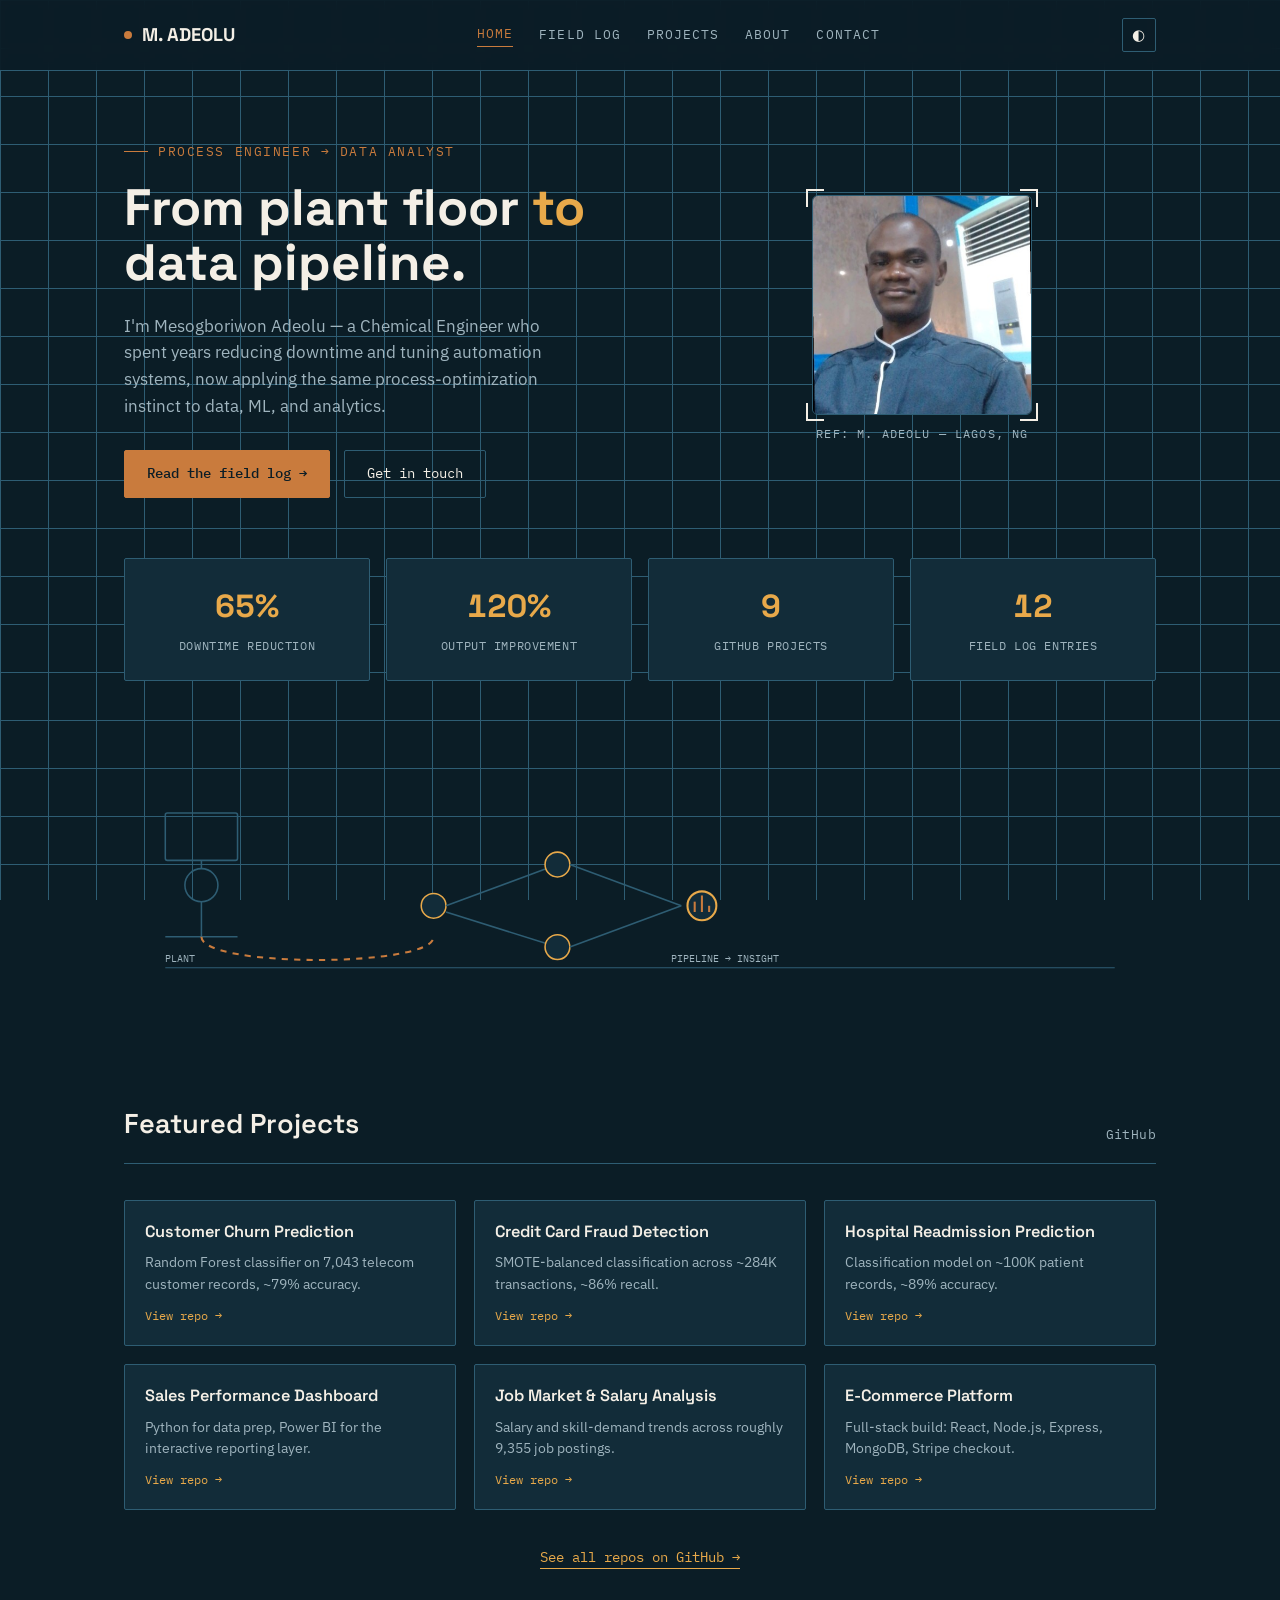
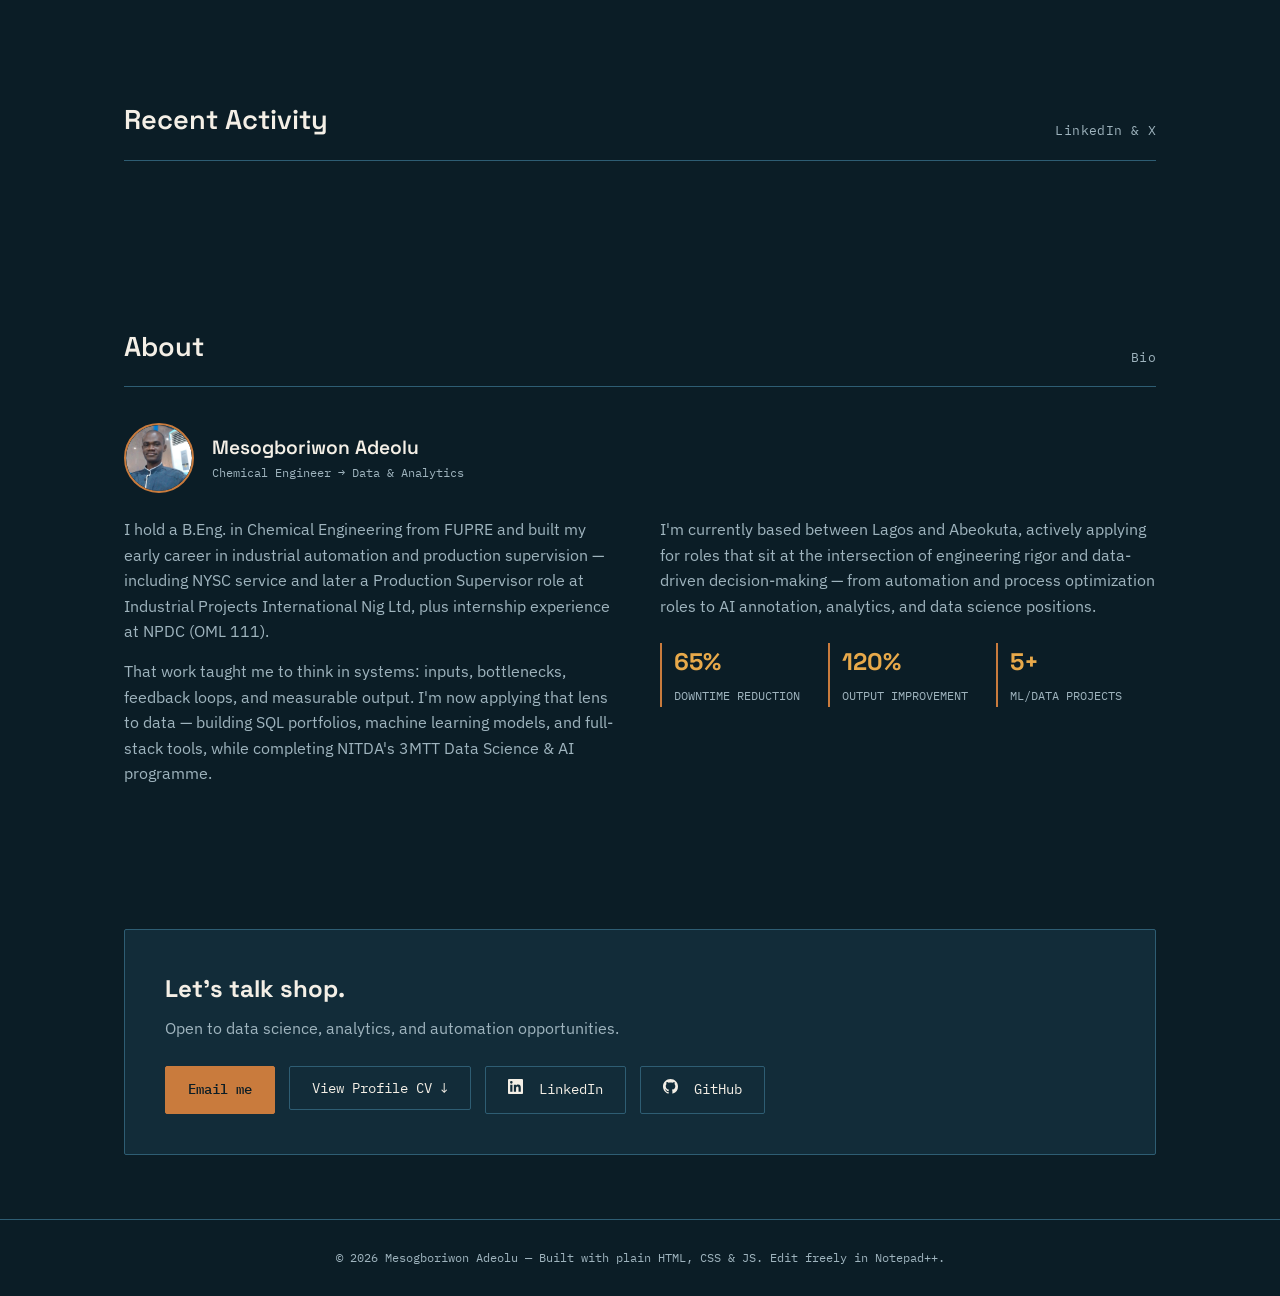
==== commit dc8de09b: "Prep Recent Activity section for future auto-updating feed" ====
--- a/index.html
+++ b/index.html
@@ -140,7 +140,20 @@
 
 <section class="section reveal" id="activity">
   <div class="section-head"><h2>Recent Activity</h2><div class="tag mono">LinkedIn & X</div></div>
-  <div class="social-marquee">
+
+  <!-- LIVE FEED — auto-updates from Juicer.io, connected to LinkedIn/X -->
+  <div id="activityEmbed">
+    <ul class="juicer-feed" data-feed-id="adeolu-mesogboriwon"></ul>
+    <script type="text/javascript" src="https://www.juicer.io/embed/adeolu-mesogboriwon/embed-code.js" async defer></script>
+  </div>
+
+  <!--
+    Manual fallback cards are now OFF since the live Juicer feed
+    above is active. To bring them back, remove style="display:none"
+    below and edit the socialPosts array in script.js.
+    ============================================================
+  -->
+  <div class="social-marquee" id="activityManual" style="display:none;">
     <div class="social-track" id="socialTrack"></div>
   </div>
 </section>
--- a/styles.css
+++ b/styles.css
@@ -346,6 +346,8 @@
 .btn-icon svg{width:15px;height:15px;flex-shrink:0;}
 
 /* ===== SOCIAL ACTIVITY MARQUEE ===== */
+#activityEmbed{max-width:100%;margin:0 auto;}
+#activityEmbed .juicer-feed{list-style:none;padding:0;}
 .social-marquee{overflow:hidden;position:relative;-webkit-mask-image:linear-gradient(90deg, transparent, #000 6%, #000 94%, transparent);mask-image:linear-gradient(90deg, transparent, #000 6%, #000 94%, transparent);}
 .social-track{display:flex;gap:16px;width:max-content;animation:marquee 32s linear infinite;}
 .social-marquee:hover .social-track{animation-play-state:paused;}
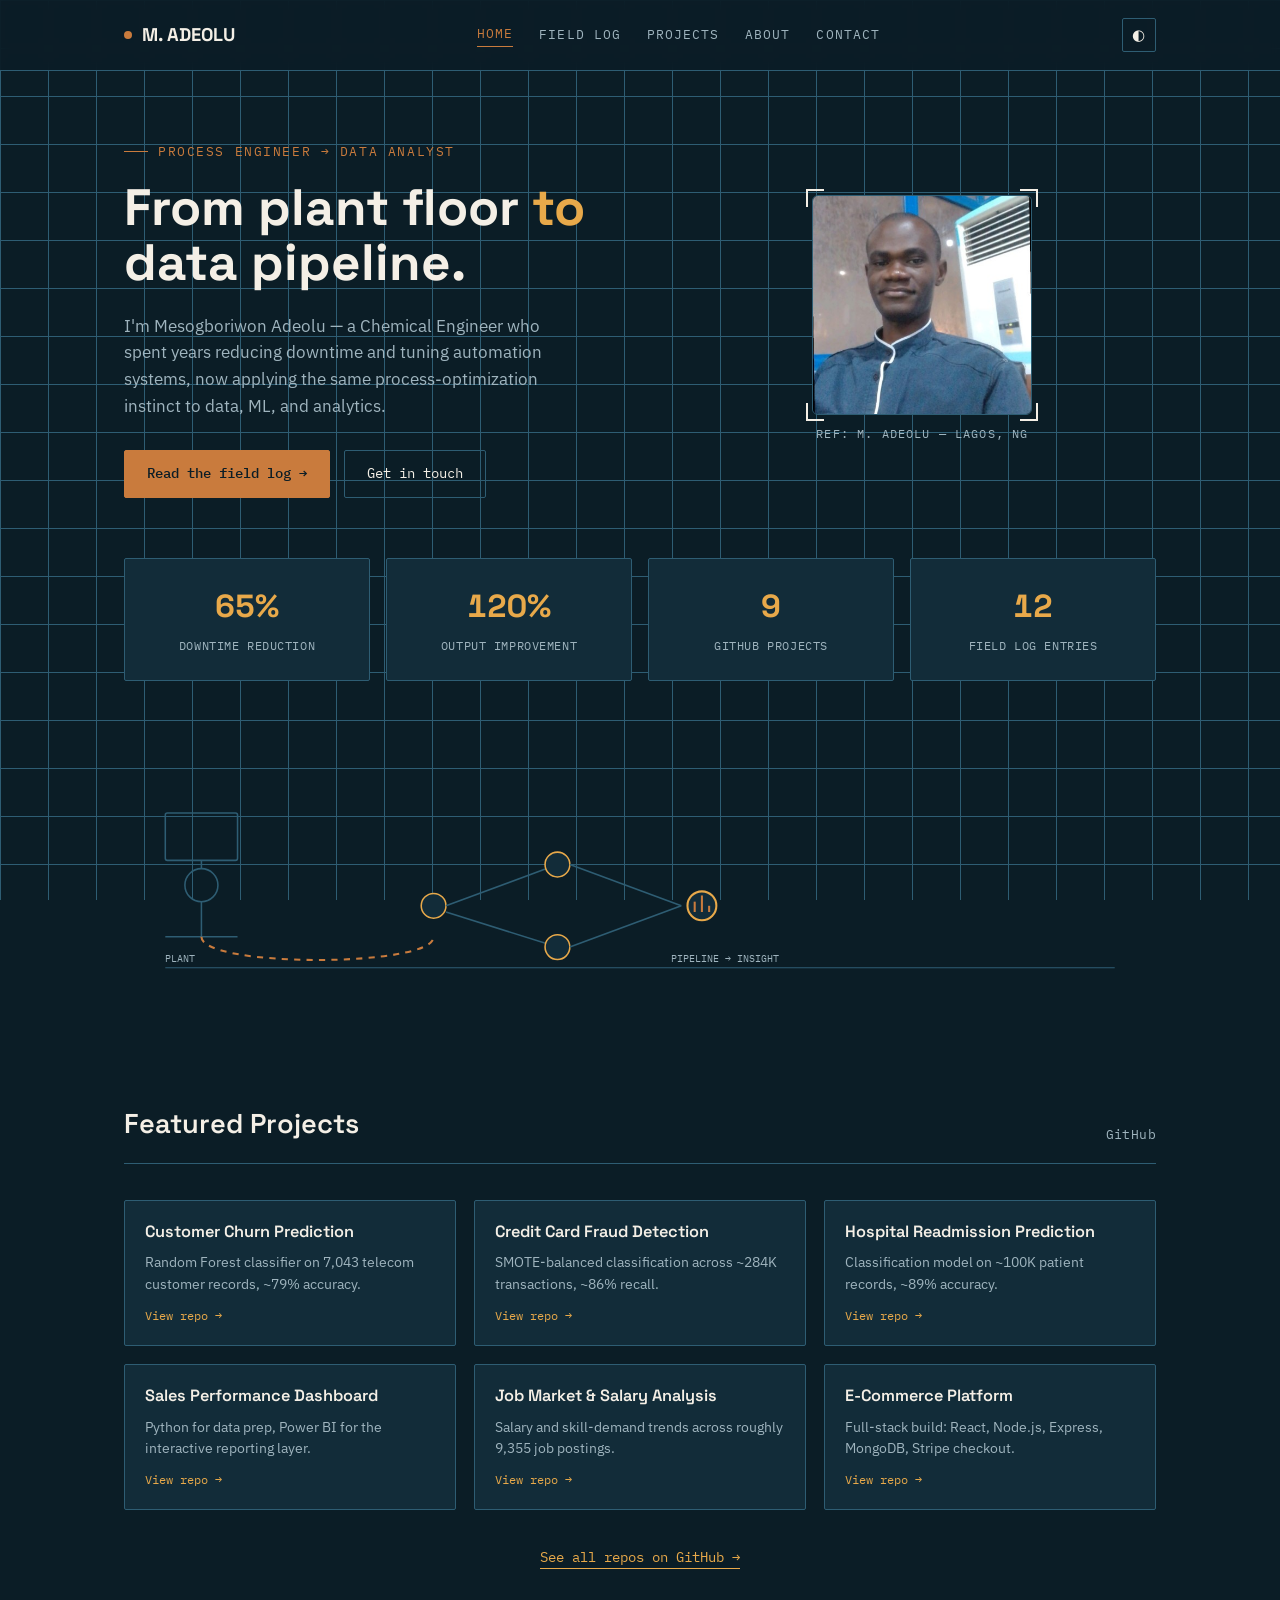
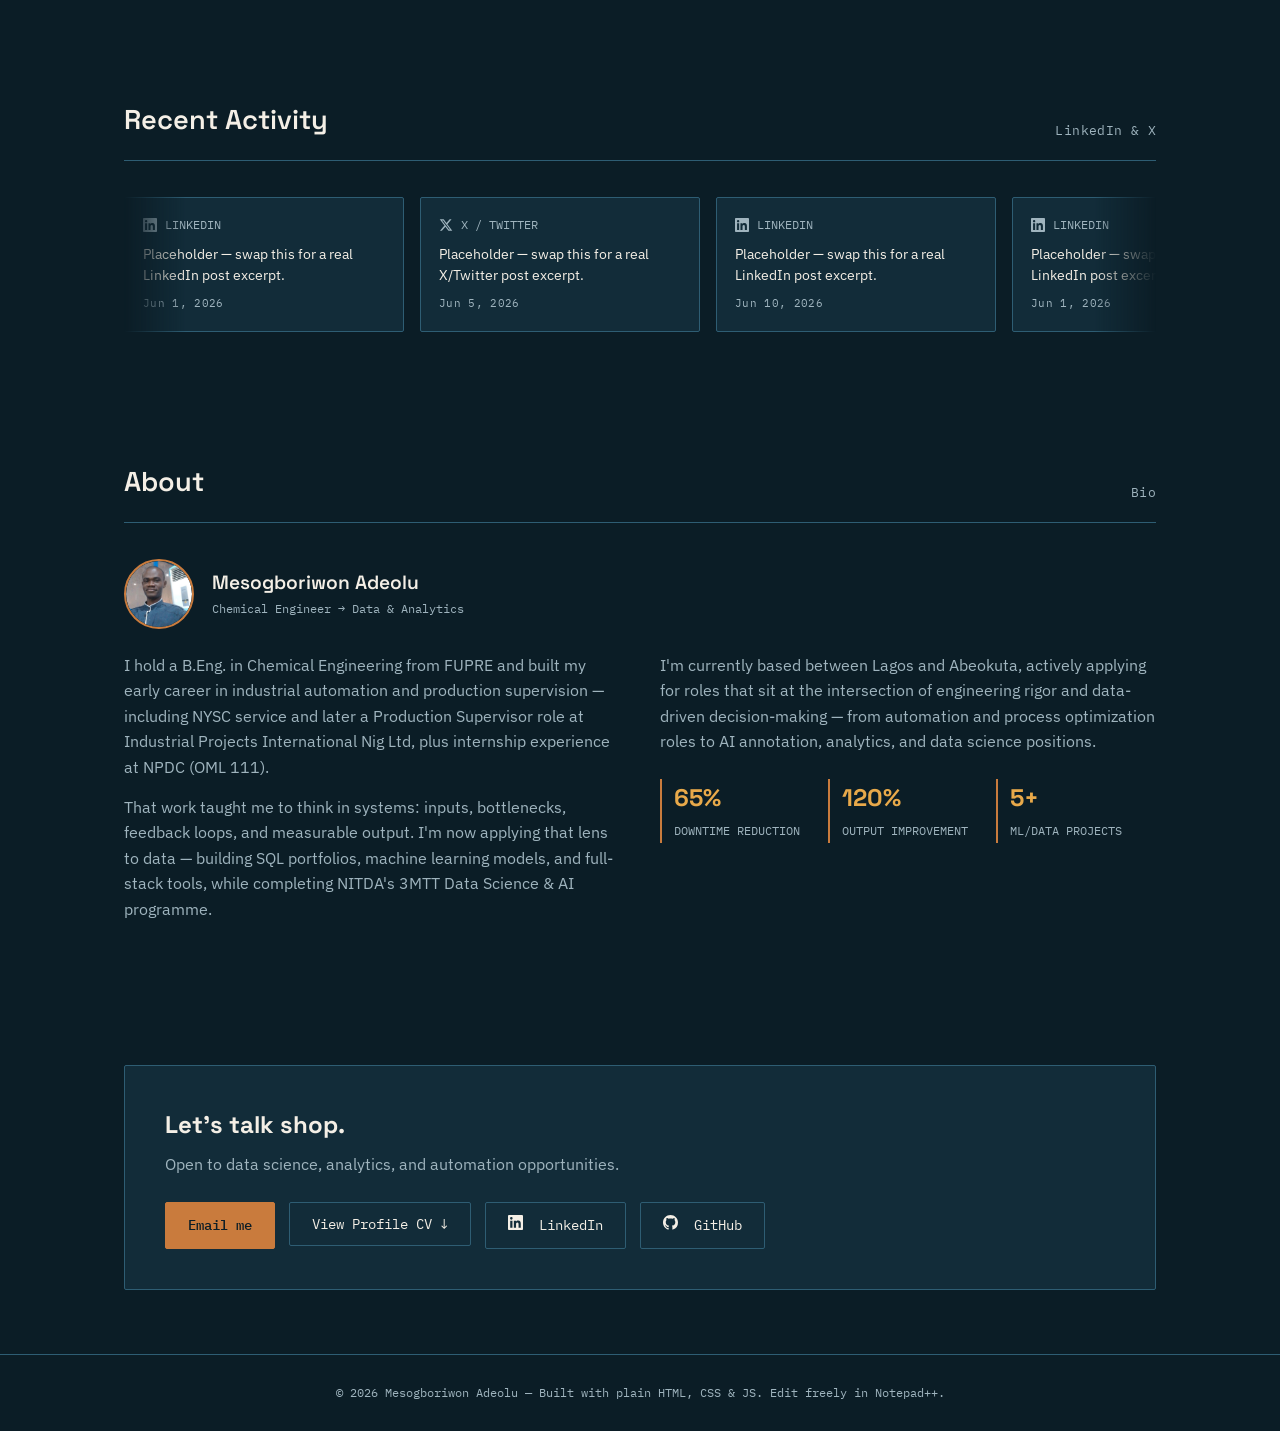
==== commit 976ef236: "Prep Activity section for ist auto-updatingd feed" ====
--- a/index.html
+++ b/index.html
@@ -153,7 +153,7 @@
     below and edit the socialPosts array in script.js.
     ============================================================
   -->
-  <div class="social-marquee" id="activityManual" style="display:none;">
+  <div class="social-marquee" id="activityManual">
     <div class="social-track" id="socialTrack"></div>
   </div>
 </section>
